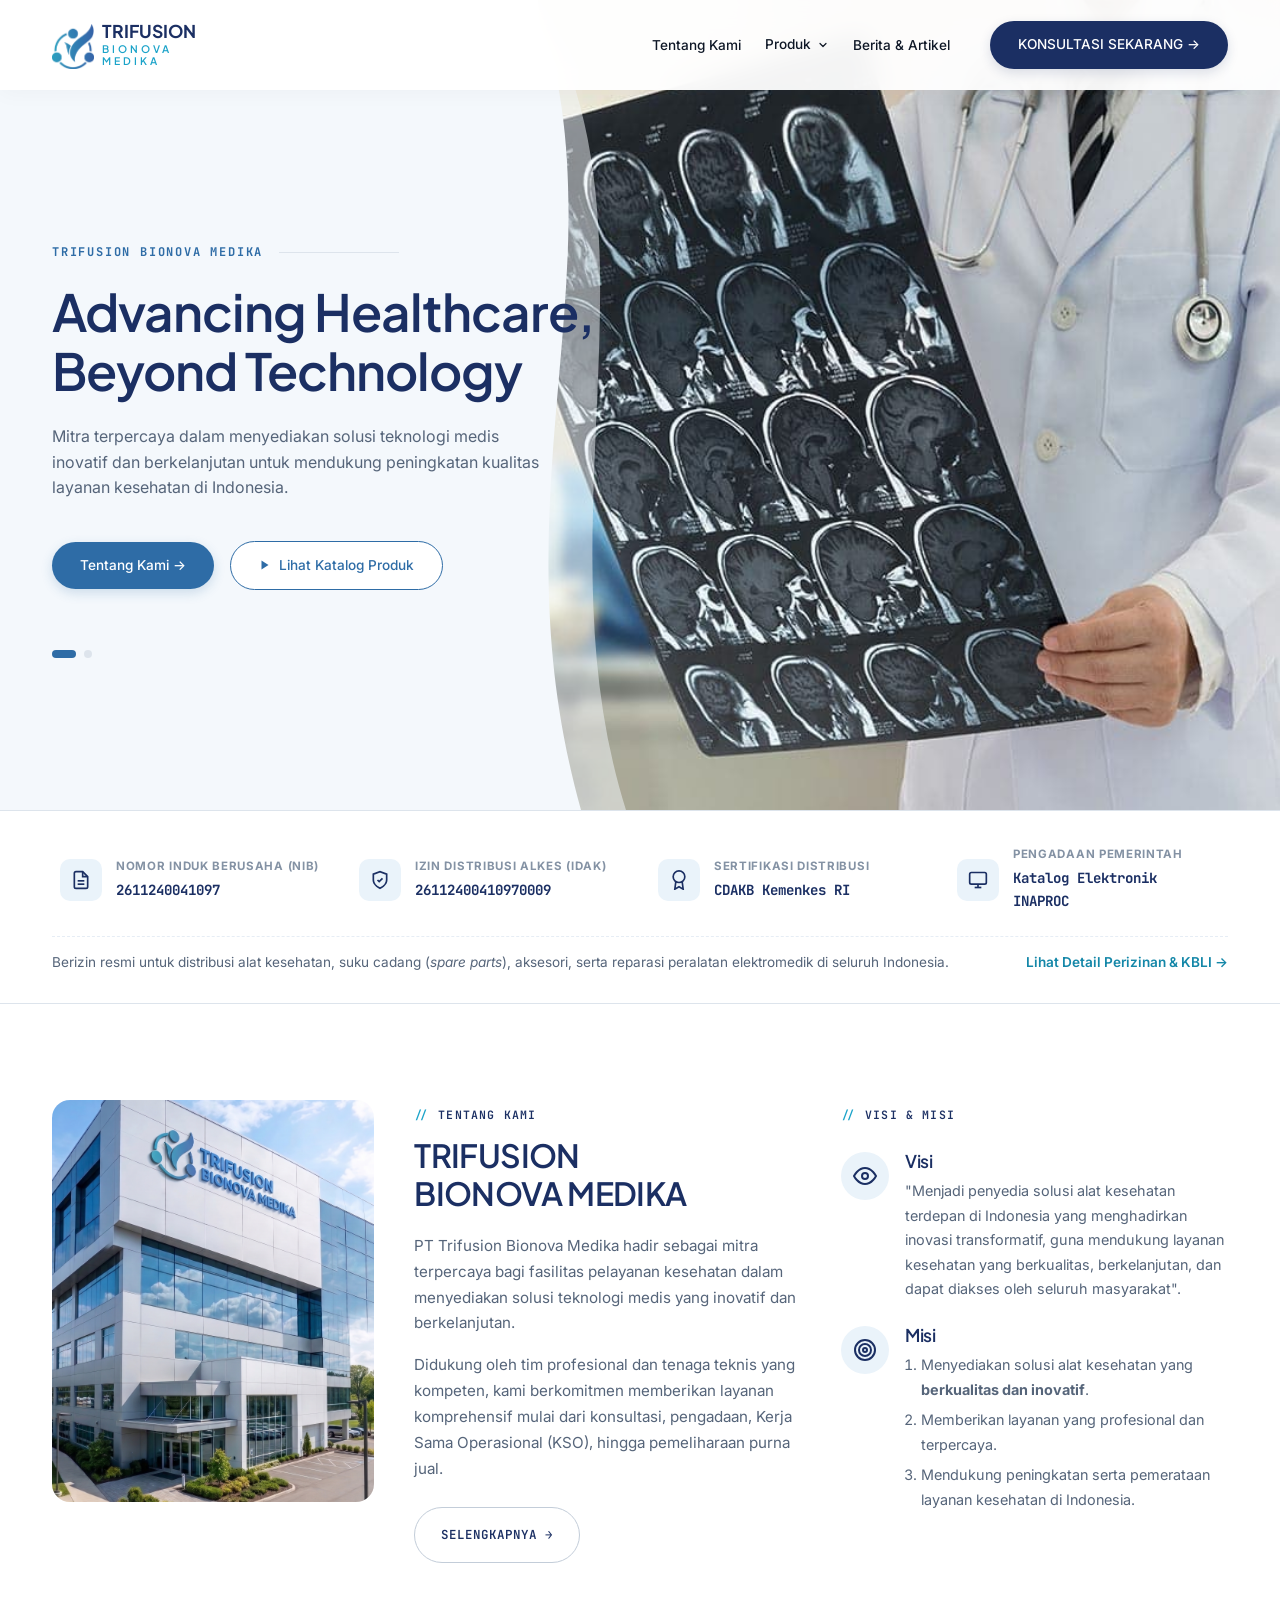
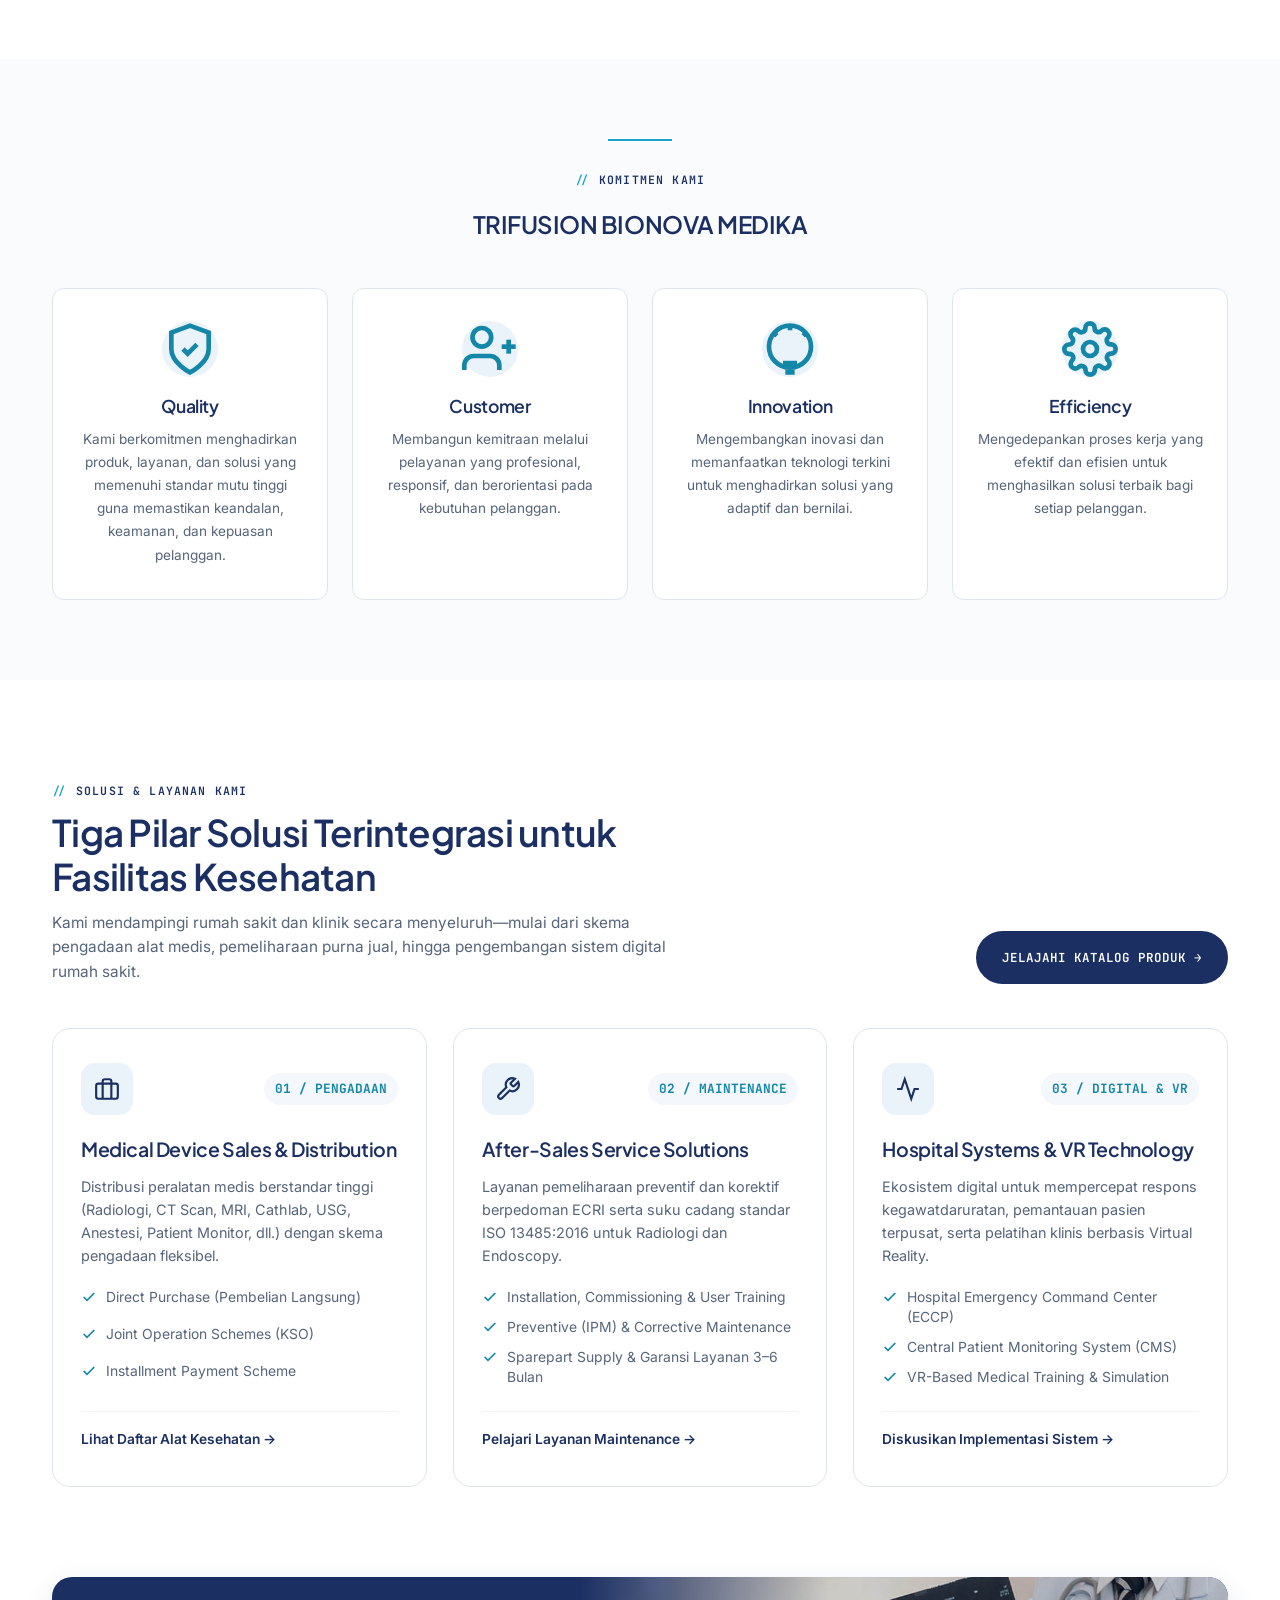
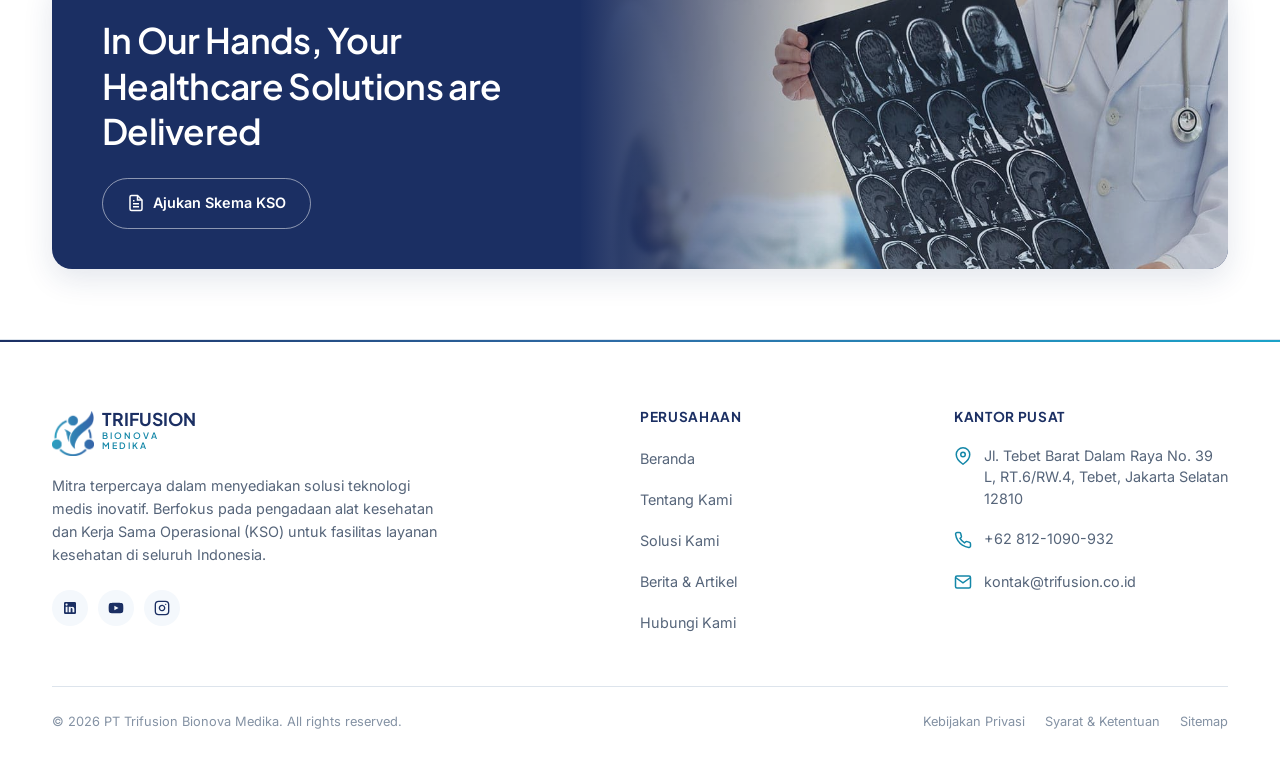
==== index.html @ d221202c "Update All New Page" ====
<!DOCTYPE html>
<html lang="id">
<head>
  <meta charset="UTF-8">
  <meta name="viewport" content="width=device-width, initial-scale=1.0">
  <title>Trifusion Bionova Medika — Advancing Healthcare, Beyond Technology</title>
  <meta name="description" content="Mitra terpercaya dalam menyediakan solusi teknologi medis inovatif, pengadaan alat kesehatan, Kerja Sama Operasional (KSO), dan layanan pemeliharaan di Indonesia.">
  <link rel="icon" type="image/png" href="assets/img/trifusion-icon.png">

  <!-- Fonts -->
  <link rel="preconnect" href="https://fonts.googleapis.com">
  <link rel="preconnect" href="https://fonts.gstatic.com" crossorigin>
  <link href="https://fonts.googleapis.com/css2?family=Inter:wght@400;500;600;700&family=Plus+Jakarta+Sans:wght@500;600;700&family=JetBrains+Mono:wght@400;500;600&display=swap" rel="stylesheet">

  <!-- Base Styles -->
  <link rel="stylesheet" href="css/style.css">
  <link rel="stylesheet" href="css/responsive.css">

  <!-- Custom Layout Overrides -->
  <style>
    /* HERO OVERRIDES (Desain Split Wave) */
    .hero-custom {
      position: relative;
      min-height: 90vh;
      display: flex;
      align-items: center;
      background: #f4f8fc;
      overflow: hidden;
      padding-top: 90px;
    }
    
    .hero-custom__image-side {
      position: absolute;
      top: 0;
      right: 0;
      width: 58%;
      height: 100%;
      z-index: 1;
    }
    .hero-custom__image-side img {
      width: 100%;
      height: 100%;
      object-fit: cover;
      object-position: right center;
    }
    
    .hero-custom__wave {
      position: absolute;
      top: 0;
      left: -2px;
      height: 100%;
      width: 180px; 
      z-index: 2;
    }
    
    .hero-custom__container {
      position: relative;
      z-index: 3;
      width: 100%;
    }
    .hero-custom__content {
      max-width: 550px;
    }
    .hero-custom__eyebrow {
      display: flex;
      align-items: center;
      gap: 16px;
      margin-bottom: 20px;
    }
    .hero-custom__eyebrow span:first-child {
      font-family: var(--font-mono);
      font-size: 0.75rem;
      font-weight: 700;
      letter-spacing: 0.15em;
      color: #2E6CA6;
    }
    .hero-custom__eyebrow .line {
      flex: 1;
      height: 1px;
      background: #DDE4EC;
      max-width: 120px;
    }
    .hero-custom h1 {
      font-family: var(--font-display);
      font-size: clamp(2.5rem, 4vw, 3.8rem);
      color: #1B2F63;
      line-height: 1.15;
      margin-bottom: 24px;
      letter-spacing: -0.02em;
    }
    .hero-custom p {
      font-family: var(--font-body);
      font-size: 1rem;
      color: #56657A;
      margin-bottom: 40px;
      line-height: 1.6;
    }
    
    .hero-custom__actions {
      display: flex;
      gap: 16px;
      align-items: center;
      margin-bottom: 60px;
      flex-wrap: wrap;
    }
    .btn-hero {
      display: inline-flex;
      align-items: center;
      gap: 8px;
      padding: 12px 28px;
      border-radius: 30px;
      font-weight: 500;
      font-size: 0.85rem;
      transition: all 0.3s;
      text-decoration: none;
    }
    .btn-hero--solid {
      background: #2E6CA6;
      color: #fff;
      box-shadow: 0 4px 12px rgba(46, 108, 166, 0.2);
    }
    .btn-hero--solid:hover {
      background: #1B2F63;
      transform: translateY(-2px);
      color: #fff;
    }
    .btn-hero--outline {
      background: #fff;
      color: #2E6CA6;
      border: 1px solid #2E6CA6;
    }
    .btn-hero--outline:hover {
      background: #f4f8fc;
    }
    .btn-hero--outline svg {
      width: 12px;
      height: 12px;
    }
    
    .hero-custom__dots {
      display: flex;
      gap: 8px;
    }
    .hero-custom__dots .dot {
      width: 8px;
      height: 8px;
      border-radius: 50%;
      background: #DDE4EC;
      transition: 0.3s;
      cursor: pointer;
    }
    .hero-custom__dots .dot.active {
      width: 24px;
      border-radius: 4px;
      background: #2E6CA6;
    }

    @media (max-width: 900px) {
      .hero-custom__image-side { width: 100%; opacity: 0.15; }
      .hero-custom__wave { display: none; }
      .hero-custom__content { padding: 40px 0; max-width: 100%; }
    }

    /* ===== LEGALITAS STRIP ===== */
    .legal-strip {
      background: #ffffff;
      border-top: 1px solid var(--color-border);
      border-bottom: 1px solid var(--color-border);
      padding: 28px 0;
    }
    .legal-strip__inner {
      display: grid;
      grid-template-columns: repeat(4, 1fr);
      gap: 20px;
      align-items: center;
    }
    .legal-item {
      display: flex;
      align-items: center;
      gap: 14px;
      padding: 6px 8px;
    }
    .legal-item__icon {
      width: 42px;
      height: 42px;
      border-radius: 10px;
      background: #eaf3fa;
      color: var(--color-primary);
      display: grid;
      place-items: center;
      flex-shrink: 0;
    }
    .legal-item__icon svg {
      width: 20px;
      height: 20px;
    }
    .legal-item__label {
      display: block;
      font-size: 0.72rem;
      font-weight: 700;
      text-transform: uppercase;
      letter-spacing: 0.06em;
      color: var(--color-text-light);
      margin-bottom: 2px;
    }
    .legal-item__value {
      display: block;
      font-family: var(--font-mono);
      font-size: 0.88rem;
      font-weight: 700;
      color: var(--color-primary);
    }
    .legal-strip__foot {
      margin-top: 16px;
      padding-top: 14px;
      border-top: 1px dashed #e6edf5;
      display: flex;
      justify-content: space-between;
      align-items: center;
      flex-wrap: wrap;
      gap: 12px;
      font-size: 0.85rem;
      color: var(--color-text);
    }
    .legal-strip__foot a {
      font-weight: 600;
      color: var(--color-accent-600);
      text-decoration: none;
    }
    .legal-strip__foot a:hover {
      color: var(--color-primary);
    }

    /* ===== About, Vision & Mission (3 Columns) ===== */
    .about-vismis {
      padding: 96px 0;
      background: #fff;
    }
    .about-vismis__grid {
      display: grid;
      grid-template-columns: 1fr 1.2fr 1.2fr;
      gap: 40px;
      align-items: start;
    }
    .av-media {
      border-radius: var(--radius-lg);
      overflow: hidden;
      aspect-ratio: 4/5;
    }
    .av-media img { width: 100%; height: 100%; object-fit: cover; }
    .av-text .eyebrow { margin-bottom: 12px; }
    .av-text h2 { color: var(--color-primary); font-size: 2rem; margin-bottom: 20px; line-height: 1.2; }
    .av-text p { font-size: 0.95rem; margin-bottom: 16px; color: var(--color-text); }
    
    .av-vismis .eyebrow { margin-bottom: 12px; }
    .vm-item { display: flex; gap: 16px; margin-bottom: 24px; margin-top: 16px; }
    .vm-icon { width: 48px; height: 48px; flex-shrink: 0; background: #eaf3fa; color: var(--color-primary); border-radius: 50%; display: grid; place-items: center; }
    .vm-icon svg { width: 24px; height: 24px; }
    .vm-content h3 { font-size: 1.1rem; color: var(--color-primary); margin-bottom: 8px; }
    .vm-content p, .vm-content ol { font-size: 0.9rem; color: var(--color-text); }
    .vm-content ol { padding-left: 16px; }
    .vm-content ol li { margin-bottom: 6px; }

    /* ===== Core Values (Komitmen Kami) ===== */
    .komitmen { padding: 80px 0; background: #f9fbfd; text-align: center; }
    .komitmen .section-head { margin: 0 auto 50px; text-align: center; }
    .komitmen .section-head::before { left: 50%; transform: translateX(-50%); }
    .komitmen h2 { color: var(--color-primary); }
    .komitmen__grid {
      display: grid;
      grid-template-columns: repeat(4, 1fr);
      gap: 24px;
    }
    .k-card {
      background: #fff;
      padding: 32px 24px;
      border-radius: var(--radius);
      border: 1px solid var(--color-border);
      text-align: center;
      transition: transform var(--transition), box-shadow var(--transition);
    }
    .k-card:hover { transform: translateY(-5px); box-shadow: var(--shadow); }
    .k-icon { width: 56px; height: 56px; margin: 0 auto 20px; background: #eaf3fa; color: var(--color-accent-600); border-radius: 50%; display: grid; place-items: center; }
    .k-card h3 { font-size: 1.1rem; color: var(--color-primary); margin-bottom: 12px; }
    .k-card p { font-size: 0.85rem; color: var(--color-text); }

    /* ===== 3 Pilar Layanan Utama (Pengganti Produk di Beranda) ===== */
    .pillars-sec {
      padding: 96px 0 70px;
      background: #ffffff;
    }
    .pillars-head {
      display: flex;
      justify-content: space-between;
      align-items: flex-end;
      gap: 24px;
      flex-wrap: wrap;
      margin-bottom: 44px;
    }
    .pillars-head__text {
      max-width: 640px;
    }
    .pillars-head__text .eyebrow {
      color: var(--color-primary);
      letter-spacing: 0.1em;
      background: none;
      margin-bottom: 10px;
    }
    .pillars-head__text h2 {
      font-size: clamp(1.85rem, 3vw, 2.3rem);
      color: var(--color-primary);
      line-height: 1.2;
      margin: 0 0 12px;
      letter-spacing: -0.02em;
    }
    .pillars-head__text p {
      font-size: 0.96rem;
      color: var(--color-text);
      line-height: 1.6;
      margin: 0;
    }
    .pillars-grid {
      display: grid;
      grid-template-columns: repeat(3, 1fr);
      gap: 26px;
    }
    .pillar-card {
      background: #ffffff;
      border: 1px solid var(--color-border);
      border-radius: 18px;
      padding: 34px 28px;
      display: flex;
      flex-direction: column;
      transition: transform 0.25s ease, box-shadow 0.25s ease, border-color 0.25s ease;
    }
    .pillar-card:hover {
      transform: translateY(-6px);
      border-color: var(--color-accent-600);
      box-shadow: 0 16px 32px rgba(27, 47, 99, 0.07);
    }
    .pillar-card__top {
      display: flex;
      justify-content: space-between;
      align-items: center;
      margin-bottom: 22px;
    }
    .pillar-card__icon {
      width: 52px;
      height: 52px;
      border-radius: 14px;
      background: #eaf3fa;
      color: var(--color-primary);
      display: grid;
      place-items: center;
    }
    .pillar-card__icon svg {
      width: 26px;
      height: 26px;
    }
    .pillar-card__num {
      font-family: var(--font-mono);
      font-size: 0.8rem;
      font-weight: 700;
      color: var(--color-accent-600);
      background: #f4f8fc;
      padding: 5px 11px;
      border-radius: 20px;
    }
    .pillar-card h3 {
      font-size: 1.22rem;
      color: var(--color-primary);
      margin: 0 0 12px;
      line-height: 1.3;
    }
    .pillar-card > p {
      font-size: 0.9rem;
      color: var(--color-text);
      line-height: 1.6;
      margin: 0 0 20px;
    }
    .pillar-list {
      list-style: none;
      padding: 0;
      margin: 0 0 24px;
      display: grid;
      gap: 10px;
      flex: 1;
    }
    .pillar-list li {
      display: flex;
      align-items: flex-start;
      gap: 9px;
      font-size: 0.87rem;
      color: var(--color-text);
      line-height: 1.45;
    }
    .pillar-list svg {
      width: 16px;
      height: 16px;
      color: var(--color-accent-600);
      flex-shrink: 0;
      margin-top: 2px;
    }
    .pillar-card__link {
      font-size: 0.86rem;
      font-weight: 600;
      color: var(--color-primary);
      text-decoration: none;
      display: inline-flex;
      align-items: center;
      gap: 6px;
      padding-top: 16px;
      border-top: 1px solid #f1f5f9;
      transition: color 0.2s;
    }
    .pillar-card__link:hover {
      color: var(--color-accent-600);
    }

    /* Responsive Adjustments */
    @media (max-width: 992px) {
      .legal-strip__inner { grid-template-columns: repeat(2, 1fr); }
      .pillars-grid { grid-template-columns: 1fr; }
    }
    @media (max-width: 900px) {
      .about-vismis__grid { grid-template-columns: 1fr; gap: 40px; }
      .komitmen__grid { grid-template-columns: repeat(2, 1fr); }
    }
    @media (max-width: 600px) {
      .legal-strip__inner, .komitmen__grid { grid-template-columns: 1fr; }
    }
  </style>
</head>
<body>

  <!-- ===== Header ===== -->
  <header class="header">
    <div class="container">
      <a class="logo" href="index.html" aria-label="Trifusion Bionova Medika — beranda">
        <span class="logo__mark"><img src="assets/img/trifusion-icon.png" alt="Logo Trifusion Bionova Medika"></span>
        <span class="logo__text">
          <span class="logo__name">TRIFUSION</span>
          <span class="logo__sub"><span>BIONOVA</span><span>MEDIKA</span></span>
        </span>
      </a>

      <nav class="nav" aria-label="Navigasi utama">
        <ul class="nav__list">
          <li><a class="nav__link" href="about.html">Tentang Kami</a></li>
          <li><a class="nav__link" href="products.html">Produk</a></li>
          <li><a class="nav__link" href="articles.html">Berita &amp; Artikel</a></li>
        </ul>
        <a class="btn btn--konsultasi" href="contact.html">Konsultasi Sekarang &rarr;</a>
      </nav>

      <button class="burger" aria-label="Buka menu" aria-expanded="false">
        <span></span><span></span><span></span>
      </button>
    </div>
  </header>
  <div class="nav-backdrop"></div>

  <main>
    <!-- ===== 1. Hero ===== -->
    <section class="hero-custom">
      <div class="hero-custom__image-side" id="heroImageSide">
        <div class="hero-custom__slider" id="heroSlider">
          <img src="assets/img/Radiologi.jpg" alt="Medical Technology" class="active">
          <img src="assets/img/MesinAnas.jpg" alt="Mesin Anasthesia">
        </div>
        
        <svg class="hero-custom__wave" viewBox="0 0 200 1080" preserveAspectRatio="none">
          <path d="M0,0 C150,300 0,700 100,1080 L0,1080 L0,0 Z" fill="rgba(244, 248, 252, 0.5)" />
          <path d="M0,0 C100,350 -50,650 50,1080 L0,1080 L0,0 Z" fill="#f4f8fc" />
        </svg>
      </div>

      <div class="container hero-custom__container">
        <div class="hero-custom__content" data-reveal="left">
          <div class="hero-custom__eyebrow">
            <span>TRIFUSION BIONOVA MEDIKA</span>
            <span class="line"></span>
          </div>
          <h1>Advancing Healthcare,<br>Beyond Technology</h1>
          <p>
            Mitra terpercaya dalam menyediakan solusi teknologi medis inovatif dan berkelanjutan untuk mendukung peningkatan kualitas layanan kesehatan di Indonesia.
          </p>
          <div class="hero-custom__actions">
            <a class="btn-hero btn-hero--solid" href="about.html">Tentang Kami &rarr;</a>
            <a class="btn-hero btn-hero--outline" href="products.html">
              <svg viewBox="0 0 24 24" fill="currentColor"><polygon points="5 3 19 12 5 21 5 3"></polygon></svg>
              Lihat Katalog Produk
            </a>
          </div>
          
          <div class="hero-custom__dots" id="heroDots">
            <span class="dot active" onclick="changeHeroSlide(0)"></span>
            <span class="dot" onclick="changeHeroSlide(1)"></span>
          </div>
        </div>
      </div>
    </section>

    <!-- ===== 2. Legalitas & Perizinan Resmi ===== -->
    <section class="legal-strip" aria-label="Perizinan dan Legalitas Resmi">
      <div class="container">
        <div class="legal-strip__inner" data-reveal>
          <div class="legal-item">
            <div class="legal-item__icon">
              <svg viewBox="0 0 24 24" fill="none" stroke="currentColor" stroke-width="2"><path d="M14 2H6a2 2 0 0 0-2 2v16a2 2 0 0 0 2 2h12a2 2 0 0 0 2-2V8z"/><polyline points="14 2 14 8 20 8"/><line x1="16" y1="13" x2="8" y2="13"/><line x1="16" y1="17" x2="8" y2="17"/></svg>
            </div>
            <div>
              <span class="legal-item__label">Nomor Induk Berusaha (NIB)</span>
              <span class="legal-item__value">2611240041097</span>
            </div>
          </div>

          <div class="legal-item">
            <div class="legal-item__icon">
              <svg viewBox="0 0 24 24" fill="none" stroke="currentColor" stroke-width="2"><path d="M12 22s8-4 8-10V5l-8-3-8 3v7c0 6 8 10 8 10z"/><polyline points="9 12 11 14 15 10"/></svg>
            </div>
            <div>
              <span class="legal-item__label">Izin Distribusi Alkes (IDAK)</span>
              <span class="legal-item__value">26112400410970009</span>
            </div>
          </div>

          <div class="legal-item">
            <div class="legal-item__icon">
              <svg viewBox="0 0 24 24" fill="none" stroke="currentColor" stroke-width="2"><circle cx="12" cy="8" r="7"/><polyline points="8.21 13.89 7 23 12 20 17 23 15.79 13.88"/></svg>
            </div>
            <div>
              <span class="legal-item__label">Sertifikasi Distribusi</span>
              <span class="legal-item__value">CDAKB Kemenkes RI</span>
            </div>
          </div>

          <div class="legal-item">
            <div class="legal-item__icon">
              <svg viewBox="0 0 24 24" fill="none" stroke="currentColor" stroke-width="2"><rect x="2" y="3" width="20" height="14" rx="2" ry="2"/><line x1="8" y1="21" x2="16" y2="21"/><line x1="12" y1="17" x2="12" y2="21"/></svg>
            </div>
            <div>
              <span class="legal-item__label">Pengadaan Pemerintah</span>
              <span class="legal-item__value">Katalog Elektronik INAPROC</span>
            </div>
          </div>
        </div>

        <div class="legal-strip__foot">
          <span>Berizin resmi untuk distribusi alat kesehatan, suku cadang (<em>spare parts</em>), aksesori, serta reparasi peralatan elektromedik di seluruh Indonesia.</span>
          <a href="about.html#legality">Lihat Detail Perizinan &amp; KBLI &rarr;</a>
        </div>
      </div>
    </section>

    <!-- ===== 3. Tentang Kami, Visi & Misi ===== -->
    <section class="about-vismis">
      <div class="container about-vismis__grid">
        <div class="av-media" data-reveal>
          <img src="assets/img/OLA.png" alt="Gedung Trifusion Bionova Medika">
        </div>
        
        <div class="av-text" data-reveal data-reveal-delay="1">
          <span class="eyebrow" style="color: var(--color-primary); letter-spacing: 0.1em; background: none;">TENTANG KAMI</span>
          <h2>TRIFUSION<br>BIONOVA MEDIKA</h2>
          <p>PT Trifusion Bionova Medika hadir sebagai mitra terpercaya bagi fasilitas pelayanan kesehatan dalam menyediakan solusi teknologi medis yang inovatif dan berkelanjutan.</p>
          <p>Didukung oleh tim profesional dan tenaga teknis yang kompeten, kami berkomitmen memberikan layanan komprehensif mulai dari konsultasi, pengadaan, Kerja Sama Operasional (KSO), hingga pemeliharaan purna jual.</p>
          <a class="btn btn--outline" style="border-radius: 30px; margin-top: 10px;" href="about.html">Selengkapnya &rarr;</a>
        </div>

        <div class="av-vismis" data-reveal data-reveal-delay="2">
          <span class="eyebrow" style="color: var(--color-primary); letter-spacing: 0.1em; background: none;">VISI &amp; MISI</span>
          
          <div class="vm-item">
            <div class="vm-icon">
              <svg viewBox="0 0 24 24" fill="none" stroke="currentColor" stroke-width="2" stroke-linecap="round" stroke-linejoin="round"><path d="M1 12s4-8 11-8 11 8 11 8-4 8-11 8-11-8-11-8z"/><circle cx="12" cy="12" r="3"/></svg>
            </div>
            <div class="vm-content">
              <h3>Visi</h3>
              <p>"Menjadi penyedia solusi alat kesehatan terdepan di Indonesia yang menghadirkan inovasi transformatif, guna mendukung layanan kesehatan yang berkualitas, berkelanjutan, dan dapat diakses oleh seluruh masyarakat".</p>
            </div>
          </div>

          <div class="vm-item">
            <div class="vm-icon">
              <svg viewBox="0 0 24 24" fill="none" stroke="currentColor" stroke-width="2" stroke-linecap="round" stroke-linejoin="round"><circle cx="12" cy="12" r="10"/><circle cx="12" cy="12" r="6"/><circle cx="12" cy="12" r="2"/></svg>
            </div>
            <div class="vm-content">
              <h3>Misi</h3>
              <ol>
                <li>Menyediakan solusi alat kesehatan yang <strong>berkualitas dan inovatif</strong>.</li>
                <li>Memberikan layanan yang profesional dan terpercaya.</li>
                <li>Mendukung peningkatan serta pemerataan layanan kesehatan di Indonesia.</li>
              </ol>
            </div>
          </div>
        </div>
      </div>
    </section>

    <!-- ===== 4. Komitmen Kami ===== -->
    <section id="komitmen" class="komitmen">
      <div class="container">
        <div class="section-head" data-reveal>
          <span class="eyebrow" style="color: var(--color-primary); letter-spacing: 0.1em;">KOMITMEN KAMI</span>
          <h2>TRIFUSION BIONOVA MEDIKA</h2>
        </div>
        
        <div class="komitmen__grid">
          <div class="k-card" data-reveal data-reveal-delay="1">
            <div class="k-icon">
              <svg viewBox="0 0 24 24" fill="none" stroke="currentColor" stroke-width="2"><path d="M12 22s8-4 8-10V5l-8-3-8 3v7c0 6 8 10 8 10z"/><polyline points="9 12 11 14 15 10"/></svg>
            </div>
            <h3>Quality</h3>
            <p>Kami berkomitmen menghadirkan produk, layanan, dan solusi yang memenuhi standar mutu tinggi guna memastikan keandalan, keamanan, dan kepuasan pelanggan.</p>
          </div>
          
          <div class="k-card" data-reveal data-reveal-delay="2">
            <div class="k-icon">
              <svg viewBox="0 0 24 24" fill="none" stroke="currentColor" stroke-width="2"><path d="M16 21v-2a4 4 0 0 0-4-4H5a4 4 0 0 0-4 4v2"/><circle cx="8.5" cy="7" r="4"/><line x1="20" y1="8" x2="20" y2="14"/><line x1="23" y1="11" x2="17" y2="11"/></svg>
            </div>
            <h3>Customer</h3>
            <p>Membangun kemitraan melalui pelayanan yang profesional, responsif, dan berorientasi pada kebutuhan pelanggan.</p>
          </div>

          <div class="k-card" data-reveal data-reveal-delay="3">
            <div class="k-icon">
              <svg viewBox="0 0 24 24" fill="none" stroke="currentColor" stroke-width="2"><path d="M9 18h6M10 22h4M21 11a9 9 0 1 1-18 0 9 9 0 0 1 18 0z"/><path d="M12 2v2M19.07 4.93l-1.41 1.41M4.93 4.93l1.41 1.41"/></svg>
            </div>
            <h3>Innovation</h3>
            <p>Mengembangkan inovasi dan memanfaatkan teknologi terkini untuk menghadirkan solusi yang adaptif dan bernilai.</p>
          </div>

          <div class="k-card" data-reveal data-reveal-delay="4">
            <div class="k-icon">
              <svg viewBox="0 0 24 24" fill="none" stroke="currentColor" stroke-width="2"><circle cx="12" cy="12" r="3"/><path d="M19.4 15a1.65 1.65 0 0 0 .33 1.82l.06.06a2 2 0 0 1 0 2.83 2 2 0 0 1-2.83 0l-.06-.06a1.65 1.65 0 0 0-1.82-.33 1.65 1.65 0 0 0-1 1.51V21a2 2 0 0 1-2 2 2 2 0 0 1-2-2v-.09A1.65 1.65 0 0 0 9 19.4a1.65 1.65 0 0 0-1.82.33l-.06.06a2 2 0 0 1-2.83 0 2 2 0 0 1 0-2.83l.06-.06a1.65 1.65 0 0 0 .33-1.82 1.65 1.65 0 0 0-1.51-1H3a2 2 0 0 1-2-2 2 2 0 0 1 2-2h.09A1.65 1.65 0 0 0 4.6 9a1.65 1.65 0 0 0-.33-1.82l-.06-.06a2 2 0 0 1 0-2.83 2 2 0 0 1 2.83 0l.06.06a1.65 1.65 0 0 0 1.82.33H9a1.65 1.65 0 0 0 1-1.51V3a2 2 0 0 1 2-2 2 2 0 0 1 2 2v.09a1.65 1.65 0 0 0 1 1.51 1.65 1.65 0 0 0 1.82-.33l.06-.06a2 2 0 0 1 2.83 0 2 2 0 0 1 0 2.83l-.06.06a1.65 1.65 0 0 0-.33 1.82V9a1.65 1.65 0 0 0 1.51 1H21a2 2 0 0 1 2 2 2 2 0 0 1-2 2h-.09a1.65 1.65 0 0 0-1.51 1z"/></svg>
            </div>
            <h3>Efficiency</h3>
            <p>Mengedepankan proses kerja yang efektif dan efisien untuk menghasilkan solusi terbaik bagi setiap pelanggan.</p>
          </div>
        </div>
      </div>
    </section>

    <!-- ===== 5. 3 Pilar Layanan Utama ===== -->
    <section class="pillars-sec" id="layanan">
      <div class="container">
        <div class="pillars-head" data-reveal>
          <div class="pillars-head__text">
            <span class="eyebrow">SOLUSI &amp; LAYANAN KAMI</span>
            <h2>Tiga Pilar Solusi Terintegrasi untuk Fasilitas Kesehatan</h2>
            <p>Kami mendampingi rumah sakit dan klinik secara menyeluruh—mulai dari skema pengadaan alat medis, pemeliharaan purna jual, hingga pengembangan sistem digital rumah sakit.</p>
          </div>
          <a class="btn btn--primary" style="border-radius: 30px;" href="products.html">Jelajahi Katalog Produk &rarr;</a>
        </div>

        <div class="pillars-grid">
          <!-- Pilar 01 -->
          <div class="pillar-card" data-reveal data-reveal-delay="1">
            <div class="pillar-card__top">
              <div class="pillar-card__icon">
                <svg viewBox="0 0 24 24" fill="none" stroke="currentColor" stroke-width="2"><rect x="2" y="7" width="20" height="14" rx="2" ry="2"/><path d="M16 21V5a2 2 0 0 0-2-2h-4a2 2 0 0 0-2 2v16"/></svg>
              </div>
              <span class="pillar-card__num">01 / PENGADAAN</span>
            </div>
            <h3>Medical Device Sales &amp; Distribution</h3>
            <p>Distribusi peralatan medis berstandar tinggi (Radiologi, CT Scan, MRI, Cathlab, USG, Anestesi, Patient Monitor, dll.) dengan skema pengadaan fleksibel.</p>
            <ul class="pillar-list">
              <li><svg viewBox="0 0 24 24" fill="none" stroke="currentColor" stroke-width="2.5"><polyline points="20 6 9 17 4 12"/></svg><span>Direct Purchase (Pembelian Langsung)</span></li>
              <li><svg viewBox="0 0 24 24" fill="none" stroke="currentColor" stroke-width="2.5"><polyline points="20 6 9 17 4 12"/></svg><span>Joint Operation Schemes (KSO)</span></li>
              <li><svg viewBox="0 0 24 24" fill="none" stroke="currentColor" stroke-width="2.5"><polyline points="20 6 9 17 4 12"/></svg><span>Installment Payment Scheme</span></li>
            </ul>
            <a class="pillar-card__link" href="products.html">Lihat Daftar Alat Kesehatan &rarr;</a>
          </div>

          <!-- Pilar 02 -->
          <div class="pillar-card" data-reveal data-reveal-delay="2">
            <div class="pillar-card__top">
              <div class="pillar-card__icon">
                <svg viewBox="0 0 24 24" fill="none" stroke="currentColor" stroke-width="2"><path d="M14.7 6.3a1 1 0 0 0 0 1.4l1.6 1.6a1 1 0 0 0 1.4 0l3.77-3.77a6 6 0 0 1-7.94 7.94l-6.91 6.91a2.12 2.12 0 0 1-3-3l6.91-6.91a6 6 0 0 1 7.94-7.94l-3.76 3.76z"/></svg>
              </div>
              <span class="pillar-card__num">02 / MAINTENANCE</span>
            </div>
            <h3>After-Sales Service Solutions</h3>
            <p>Layanan pemeliharaan preventif dan korektif berpedoman ECRI serta suku cadang standar ISO 13485:2016 untuk Radiologi dan Endoscopy.</p>
            <ul class="pillar-list">
              <li><svg viewBox="0 0 24 24" fill="none" stroke="currentColor" stroke-width="2.5"><polyline points="20 6 9 17 4 12"/></svg><span>Installation, Commissioning &amp; User Training</span></li>
              <li><svg viewBox="0 0 24 24" fill="none" stroke="currentColor" stroke-width="2.5"><polyline points="20 6 9 17 4 12"/></svg><span>Preventive (IPM) &amp; Corrective Maintenance</span></li>
              <li><svg viewBox="0 0 24 24" fill="none" stroke="currentColor" stroke-width="2.5"><polyline points="20 6 9 17 4 12"/></svg><span>Sparepart Supply &amp; Garansi Layanan 3–6 Bulan</span></li>
            </ul>
            <a class="pillar-card__link" href="about.html#solutions">Pelajari Layanan Maintenance &rarr;</a>
          </div>

          <!-- Pilar 03 -->
          <div class="pillar-card" data-reveal data-reveal-delay="3">
            <div class="pillar-card__top">
              <div class="pillar-card__icon">
                <svg viewBox="0 0 24 24" fill="none" stroke="currentColor" stroke-width="2"><polyline points="22 12 18 12 15 21 9 3 6 12 2 12"/></svg>
              </div>
              <span class="pillar-card__num">03 / DIGITAL &amp; VR</span>
            </div>
            <h3>Hospital Systems &amp; VR Technology</h3>
            <p>Ekosistem digital untuk mempercepat respons kegawatdaruratan, pemantauan pasien terpusat, serta pelatihan klinis berbasis Virtual Reality.</p>
            <ul class="pillar-list">
              <li><svg viewBox="0 0 24 24" fill="none" stroke="currentColor" stroke-width="2.5"><polyline points="20 6 9 17 4 12"/></svg><span>Hospital Emergency Command Center (ECCP)</span></li>
              <li><svg viewBox="0 0 24 24" fill="none" stroke="currentColor" stroke-width="2.5"><polyline points="20 6 9 17 4 12"/></svg><span>Central Patient Monitoring System (CMS)</span></li>
              <li><svg viewBox="0 0 24 24" fill="none" stroke="currentColor" stroke-width="2.5"><polyline points="20 6 9 17 4 12"/></svg><span>VR-Based Medical Training &amp; Simulation</span></li>
            </ul>
            <a class="pillar-card__link" href="contact.html">Diskusikan Implementasi Sistem &rarr;</a>
          </div>
        </div>
      </div>
    </section>

    <!-- ===== 6. KSO Banner CTA Section ===== -->
    <section class="container" style="margin-top: 20px; margin-bottom: 70px;">
      <div class="kso-banner">
        <div class="kso-banner__content">
          <h2>In Our Hands, Your<br>Healthcare Solutions are<br>Delivered</h2>
          <a href="contact.html?topik=kso" class="btn-kso-outline">
            <svg viewBox="0 0 24 24" width="18" height="18" fill="none" stroke="currentColor" stroke-width="2"><path d="M14 2H6a2 2 0 0 0-2 2v16a2 2 0 0 0 2 2h12a2 2 0 0 0 2-2V8z"></path><polyline points="14 2 14 8 20 8"></polyline><line x1="16" y1="13" x2="8" y2="13"></line><line x1="16" y1="17" x2="8" y2="17"></line><polyline points="10 9 9 9 8 9"></polyline></svg>
            Ajukan Skema KSO
          </a>
        </div>
        <div class="kso-banner__image">
          <img src="assets/img/Radiologi.jpg" alt="Healthcare Solutions Partnership">
        </div>
      </div>
    </section>
  </main>

  <!-- ===== Footer ===== -->
  <footer class="footer" style="padding: 70px 0 30px; background: #ffffff; border-top: 1px solid var(--color-border); position: relative; z-index: 10;">
    <div class="container">
      
      <!-- Grid Utama Footer -->
      <div style="display: grid; grid-template-columns: repeat(auto-fit, minmax(220px, 1fr)); gap: 40px; margin-bottom: 50px;">
        
        <!-- Kolom 1: Logo & Deskripsi -->
        <div style="grid-column: 1 / -1; max-width: 400px;">
          <a class="logo" href="index.html" style="margin-bottom: 20px; display: inline-flex;">
            <span class="logo__mark"><img src="assets/img/trifusion-icon.png" alt="Trifusion Bionova Medika logo"></span>
            <span class="logo__text" style="justify-content: center; display: flex; flex-direction: column;">
              <span class="logo__name" style="color: var(--color-primary); font-size: 1.1rem; font-weight: 700; line-height: 1.1;">TRIFUSION</span>
              <span class="logo__sub" style="color: var(--color-accent-600); font-size: 0.55rem; font-weight: 600; letter-spacing: 2px;">BIONOVA<br>MEDIKA</span>
            </span>
          </a>
          <p style="font-size: 0.9rem; line-height: 1.6; color: var(--color-text); margin-bottom: 24px;">
            Mitra terpercaya dalam menyediakan solusi teknologi medis inovatif. Berfokus pada pengadaan alat kesehatan dan Kerja Sama Operasional (KSO) untuk fasilitas layanan kesehatan di seluruh Indonesia.
          </p>
          <div style="display: flex; gap: 10px;">
            <a href="#" aria-label="LinkedIn" style="width: 36px; height: 36px; border-radius: 50%; background: #f4f8fc; display: flex; align-items: center; justify-content: center; color: var(--color-primary); transition: 0.3s;"><svg viewBox="0 0 24 24" fill="currentColor" style="width: 16px;"><path d="M19 3a2 2 0 0 1 2 2v14a2 2 0 0 1-2 2H5a2 2 0 0 1-2-2V5a2 2 0 0 1 2-2h14m-.5 15.5v-5.3a3.26 3.26 0 0 0-3.26-3.26c-.85 0-1.84.52-2.32 1.3v-1.11h-2.79v8.37h2.79v-4.93c0-.77.62-1.4 1.39-1.4a1.4 1.4 0 0 1 1.4 1.4v4.93h2.79M6.88 8.56a1.68 1.68 0 0 0 1.68-1.68c0-.93-.75-1.69-1.68-1.69a1.69 1.69 0 0 0-1.69 1.69c0 .93.76 1.68 1.69 1.68m1.39 9.94v-8.37H5.5v8.37h2.77z"/></svg></a>
            <a href="#" aria-label="YouTube" style="width: 36px; height: 36px; border-radius: 50%; background: #f4f8fc; display: flex; align-items: center; justify-content: center; color: var(--color-primary); transition: 0.3s;"><svg viewBox="0 0 24 24" fill="currentColor" style="width: 16px;"><path d="M22.54 6.42a2.78 2.78 0 0 0-1.94-1.94C18.88 4 12 4 12 4s-6.88 0-8.6.48a2.78 2.78 0 0 0-1.94 1.94C1 8.14 1 12 1 12s0 3.86.48 5.58a2.78 2.78 0 0 0 1.94 1.94C5.12 20 12 20 12 20s6.88 0 8.6-.48a2.78 2.78 0 0 0 1.94-1.94C23 15.86 23 12 23 12s0-3.86-.46-5.58zM9.54 15.54V8.46L15.82 12l-6.28 3.54z"/></svg></a>
            <a href="#" aria-label="Instagram" style="width: 36px; height: 36px; border-radius: 50%; background: #f4f8fc; display: flex; align-items: center; justify-content: center; color: var(--color-primary); transition: 0.3s;"><svg viewBox="0 0 24 24" fill="none" stroke="currentColor" stroke-width="2" stroke-linecap="round" stroke-linejoin="round" style="width: 16px;"><rect x="2" y="2" width="20" height="20" rx="5" ry="5"/><path d="M16 11.37A4 4 0 1 1 12.63 8 4 4 0 0 1 16 11.37z"/><line x1="17.5" y1="6.5" x2="17.51" y2="6.5"/></svg></a>
          </div>
        </div>

        <!-- Kolom 2: Perusahaan -->
        <div>
          <h4 style="font-size: 0.85rem; font-family: var(--font-display); font-weight: 700; color: var(--color-primary); letter-spacing: 0.05em; text-transform: uppercase; margin-bottom: 20px;">Perusahaan</h4>
          <ul style="display: grid; gap: 14px; padding: 0; margin: 0; list-style: none;">
            <li><a href="index.html" style="font-size: 0.9rem; color: var(--color-text); text-decoration: none; transition: color 0.2s;">Beranda</a></li>
            <li><a href="about.html" style="font-size: 0.9rem; color: var(--color-text); text-decoration: none; transition: color 0.2s;">Tentang Kami</a></li>
            <li><a href="products.html" style="font-size: 0.9rem; color: var(--color-text); text-decoration: none; transition: color 0.2s;">Solusi Kami</a></li>
            <li><a href="articles.html" style="font-size: 0.9rem; color: var(--color-text); text-decoration: none; transition: color 0.2s;">Berita &amp; Artikel</a></li>
            <li><a href="contact.html" style="font-size: 0.9rem; color: var(--color-text); text-decoration: none; transition: color 0.2s;">Hubungi Kami</a></li>
          </ul>
        </div>

        <!-- Kolom 3: Kontak Info -->
        <div>
          <h4 style="font-size: 0.85rem; font-family: var(--font-display); font-weight: 700; color: var(--color-primary); letter-spacing: 0.05em; text-transform: uppercase; margin-bottom: 20px;">Kantor Pusat</h4>
          <ul style="display: grid; gap: 18px; padding: 0; margin: 0; list-style: none;">
            <li style="display: flex; gap: 12px; align-items: flex-start;">
              <svg viewBox="0 0 24 24" fill="none" stroke="var(--color-accent-600)" stroke-width="2" style="width: 18px; margin-top: 2px; flex-shrink: 0;"><path d="M21 10c0 7-9 13-9 13s-9-6-9-13a9 9 0 0 1 18 0z"/><circle cx="12" cy="10" r="3"/></svg>
              <span style="font-size: 0.9rem; color: var(--color-text); line-height: 1.5;">Jl. Tebet Barat Dalam Raya No. 39 L, RT.6/RW.4, Tebet, Jakarta Selatan 12810</span>
            </li>
            <li style="display: flex; gap: 12px; align-items: center;">
              <svg viewBox="0 0 24 24" fill="none" stroke="var(--color-accent-600)" stroke-width="2" style="width: 18px; flex-shrink: 0;"><path d="M22 16.92v3a2 2 0 0 1-2.18 2 19.79 19.79 0 0 1-8.63-3.07 19.5 19.5 0 0 1-6-6 19.79 19.79 0 0 1-3.07-8.67A2 2 0 0 1 4.11 2h3a2 2 0 0 1 2 1.72 12.84 12.84 0 0 0 .7 2.81 2 2 0 0 1-.45 2.11L8.09 9.91a16 16 0 0 0 6 6l1.27-1.27a2 2 0 0 1 2.11-.45 12.84 12.84 0 0 0 2.81.7A2 2 0 0 1 22 16.92z"/></svg>
              <span style="font-size: 0.9rem; color: var(--color-text);">+62 812-1090-932</span>
            </li>
            <li style="display: flex; gap: 12px; align-items: center;">
              <svg viewBox="0 0 24 24" fill="none" stroke="var(--color-accent-600)" stroke-width="2" style="width: 18px; flex-shrink: 0;"><path d="M4 4h16a2 2 0 0 1 2 2v12a2 2 0 0 1-2 2H4a2 2 0 0 1-2-2V6a2 2 0 0 1 2-2z"/><polyline points="22,6 12,13 2,6"/></svg>
              <a href="mailto:kontak@trifusion.co.id" style="font-size: 0.9rem; color: var(--color-text); text-decoration: none;">kontak@trifusion.co.id</a>
            </li>
          </ul>
        </div>
        
      </div>

      <!-- Copyright Bar -->
      <div style="border-top: 1px solid var(--color-border); padding-top: 24px; display: flex; justify-content: space-between; align-items: center; flex-wrap: wrap; gap: 16px;">
        <span style="font-size: 0.8rem; color: var(--color-text-light);">&copy; 2026 PT Trifusion Bionova Medika. All rights reserved.</span>
        <span style="display: flex; gap: 20px; font-size: 0.8rem;">
          <a href="#" style="color: var(--color-text-light); text-decoration: none;">Kebijakan Privasi</a>
          <a href="#" style="color: var(--color-text-light); text-decoration: none;">Syarat &amp; Ketentuan</a>
          <a href="#" style="color: var(--color-text-light); text-decoration: none;">Sitemap</a>
        </span>
      </div>
      
    </div>
    
    <style>
      .footer a:hover { color: var(--color-primary) !important; }
      .footer .logo:hover .logo__name { color: var(--color-primary) !important; }
      .footer .footer__social a:hover { background: var(--color-primary) !important; color: #fff !important; }
      
      @media (min-width: 900px) {
        .footer > .container > div:first-child {
          grid-template-columns: 2fr 1fr 1fr !important;
        }
        .footer > .container > div:first-child > div:first-child {
          grid-column: 1 !important;
        }
      }
    </style>
  </footer>

  <!-- Scripts: products.js tetap dimuat sebelum main.js agar Mega Menu dropdown "Produk" di navbar tetap aktif -->
  <script src="js/products.js"></script>
  <script src="js/main.js"></script>
  
  <!-- Hero Slider -->
  <script>
    let currentSlide = 0;
    const slides = document.querySelectorAll('#heroSlider img');
    const dots = document.querySelectorAll('#heroDots .dot');
    
    function changeHeroSlide(index) {
      if (index >= slides.length) return;
      slides.forEach(slide => slide.classList.remove('active'));
      dots.forEach(dot => dot.classList.remove('active'));
      slides[index].classList.add('active');
      dots[index].classList.add('active');
      currentSlide = index;
    }
    
    setInterval(() => {
      let nextSlide = (currentSlide + 1) % slides.length;
      changeHeroSlide(nextSlide);
    }, 5000);
  </script>
</body>
</html>
---- css/style.css ----
/* =============================================================
   Trifusion Bionova Medika — Global Stylesheet
   Theme: "Clinical Precision" · editorial / blueprint · light
   ============================================================= */

/* ---------- 1. Design Tokens ---------- */
:root {
  /* Brand colors (from logo) */
  --color-primary: #1B2F63;       /* Deep Indigo */
  --color-primary-700: #214080;
  --color-primary-600: #2E6CA6;
  --color-accent: #1BA3C9;        /* Cyan */
  --color-accent-600: #1487A8;
  --color-accent-soft: #E4F4F9;
  --color-mint: #6FD8EE;          /* Light cyan highlight */

  /* Neutrals */
  --color-bg: #FFFFFF;
  --color-bg-soft: #F4F6FA;
  --color-bg-muted: #EAEEF4;
  --color-border: #DDE4EC;
  --color-border-strong: #C3CDD9;
  --color-ink: #0E1726;           /* near-black ink */

  /* Text */
  --color-heading: #0E1726;
  --color-text: #56657A;
  --color-text-light: #8492A4;
  --color-white: #FFFFFF;

  /* Accent extras */
  --color-success: #1FB57A;

  /* Gradients */
  --gradient-brand: linear-gradient(120deg, #1B2F63 0%, #2E6CA6 48%, #1BA3C9 100%);
  --gradient-accent: linear-gradient(120deg, #1BA3C9 0%, #1487A8 100%);

  /* Blueprint grid */
  --grid-line: rgba(27, 47, 99, 0.05);
  --grid-line-strong: rgba(27, 47, 99, 0.08);

  /* Typography */
  --font-display: 'Plus Jakarta Sans', 'Inter', system-ui, sans-serif;
  --font-heading: 'Plus Jakarta Sans', 'Inter', system-ui, sans-serif;
  --font-body: 'Inter', system-ui, sans-serif;
  --font-mono: 'JetBrains Mono', ui-monospace, 'SFMono-Regular', Menlo, monospace;

  /* Radius — softened / rounded */
  --radius-sm: 8px;
  --radius: 12px;
  --radius-lg: 18px;
  --radius-pill: 999px;

  /* Shadows — restrained */
  --shadow-sm: 0 1px 2px rgba(14, 23, 38, 0.05);
  --shadow: 0 8px 24px rgba(14, 23, 38, 0.07);
  --shadow-lg: 0 20px 50px rgba(14, 23, 38, 0.10);

  /* Layout */
  --container: 1240px;
  --header-h: 90px; /* Diperbarui untuk desain header baru */

  /* Motion */
  --ease: cubic-bezier(0.22, 1, 0.36, 1);
  --transition: 0.35s var(--ease);
}

/* ---------- 2. Reset & Base ---------- */
*, *::before, *::after { box-sizing: border-box; }
* { margin: 0; padding: 0; }

html {
  scroll-behavior: smooth;
  scroll-padding-top: var(--header-h);
  -webkit-text-size-adjust: 100%;
}

body {
  font-family: var(--font-body);
  color: var(--color-text);
  background: var(--color-bg);
  line-height: 1.7;
  font-size: 16px;
  overflow-x: hidden;
  -webkit-font-smoothing: antialiased;
}

h1, h2, h3, h4, h5 {
  font-family: var(--font-display);
  color: var(--color-heading);
  line-height: 1.1;
  font-weight: 600;
  letter-spacing: -0.02em;
}

a { color: inherit; text-decoration: none; }
img { max-width: 100%; display: block; }
ul { list-style: none; }
button { font-family: inherit; cursor: pointer; border: none; background: none; }

/* ---------- 3. Layout Helpers ---------- */
.container {
  width: 100%;
  max-width: var(--container);
  margin: 0 auto;
  padding: 0 32px;
}

.section { padding: 110px 0; position: relative; }
.section--soft { background: var(--color-bg-soft); }

/* Asymmetric, left-aligned section header */
.section-head {
  max-width: 720px;
  margin: 0 0 64px;
  text-align: left;
  position: relative;
  padding-top: 26px;
}
.section-head::before {
  content: "";
  position: absolute;
  top: 0; left: 0;
  width: 64px; height: 2px;
  background: var(--color-accent);
}

/* Eyebrow — mono spec label */
.eyebrow {
  display: inline-flex;
  align-items: center;
  gap: 10px;
  font-family: var(--font-mono);
  font-size: 0.72rem;
  font-weight: 600;
  letter-spacing: 0.22em;
  text-transform: uppercase;
  color: var(--color-accent-600);
  background: none;
  padding: 0;
  margin-bottom: 22px;
}
.eyebrow::before {
  content: "//";
  color: var(--color-accent);
  letter-spacing: 0;
}

.section-title {
  font-size: clamp(2rem, 4vw, 3rem);
  margin-bottom: 20px;
  letter-spacing: -0.03em;
}

.section-subtitle { font-size: 1.06rem; color: var(--color-text); max-width: 560px; }

.text-gradient {
  background: var(--gradient-accent);
  -webkit-background-clip: text;
  background-clip: text;
  -webkit-text-fill-color: transparent;
}

/* Blueprint grid surface */
.bp-grid {
  background-color: var(--color-bg-soft);
  background-image:
    linear-gradient(var(--grid-line) 1px, transparent 1px),
    linear-gradient(90deg, var(--grid-line) 1px, transparent 1px);
  background-size: 44px 44px;
}

/* ---------- 4. Buttons — rectangular, mono ---------- */
.btn {
  display: inline-flex;
  align-items: center;
  gap: 10px;
  font-family: var(--font-mono);
  font-weight: 600;
  font-size: 0.78rem;
  letter-spacing: 0.08em;
  text-transform: uppercase;
  padding: 16px 26px;
  border-radius: var(--radius-sm);
  transition: background var(--transition), color var(--transition), border-color var(--transition), transform var(--transition);
  white-space: nowrap;
  position: relative;
}
.btn svg { width: 16px; height: 16px; transition: transform var(--transition); }
.btn:hover svg { transform: translateX(4px); }

.btn--primary {
  background: var(--color-primary);
  color: var(--color-white);
}
.btn--primary:hover { background: var(--color-accent-600); }

.btn--dark {
  background: var(--color-ink);
  color: var(--color-white);
}
.btn--dark:hover { background: var(--color-primary); }

/* Ghost defaults to a light-surface outline */
.btn--ghost {
  background: transparent;
  color: var(--color-primary);
  border: 1px solid var(--color-border-strong);
}
.btn--ghost:hover { border-color: var(--color-primary); background: var(--color-primary); color: #fff; }

.btn--outline {
  background: transparent;
  color: var(--color-primary);
  border: 1px solid var(--color-border-strong);
}
.btn--outline:hover { border-color: var(--color-accent); color: var(--color-accent-600); }

/* ---------- 5. Header / Navbar (Sesuai Desain Baru) ---------- */
.header {
  position: fixed;
  top: 0; left: 0; right: 0;
  height: var(--header-h); /* 90px */
  z-index: 1000;
  display: flex;
  align-items: center;
  background: rgba(255, 255, 255, 0.95);
  backdrop-filter: blur(12px);
  -webkit-backdrop-filter: blur(12px);
  border-bottom: none;
  box-shadow: 0 4px 20px rgba(0, 0, 0, 0.03);
  transition: height var(--transition), box-shadow var(--transition);
}
.header.scrolled { height: 75px; box-shadow: var(--shadow-sm); }

.header .container { height: 100%; display: flex; align-items: center; justify-content: space-between; }

/* Logo */
.logo { display: inline-flex; align-items: center; gap: 8px; font-family: var(--font-display); }
.logo__mark { width: 42px; height: 42px; display: grid; place-items: center; flex-shrink: 0; }
.logo__mark img { width: 100%; height: 100%; object-fit: contain; }
.logo__text { display: flex; flex-direction: column; line-height: 1.1; }
.logo__name { color: #1B2F63; font-size: 1.1rem; font-weight: 700; letter-spacing: 0px; }
.logo__sub { color: #1BA3C9; font-size: 0.65rem; font-weight: 600; letter-spacing: 3px; display: flex; flex-direction: column; margin-top: 2px; margin-bottom:2px;}

.footer .logo__name { color: #fff; }
.footer .logo__sub { color: #1BA3C9; font-size: 0.55rem; font-weight: 600; letter-spacing: 2px; display: flex; flex-direction: column; line-height: 1.2;}

/* Nav */
.nav { display: flex; align-items: center; gap: 40px; position: relative; }
.nav__list { display: flex; align-items: center; gap: 24px; }
.nav__link {
  color: #0E1726;
  font-size: 0.85rem;
  font-weight: 500;
  text-align: left;
  line-height: 1.4;
  padding: 8px 0;
  position: relative;
  transition: color var(--transition);
}

/* Hapus garis bawah bawaan style lama */
.nav__link::before { display: none !important; }

/* Menu Aktif (Beranda) */
.nav__link:hover, .nav__link.active { color: #1BA3C9; }
.nav__link.active {
  border-bottom: 2px solid #1BA3C9;
  display: inline-flex;
  align-items: center;
  height: 100%;
  padding-bottom: 6px;
}

/* Ikon Dropdown */
.nav-item-dropdown { display: inline-flex; align-items: center; gap: 8px; }
.nav-item-dropdown svg { width: 14px; height: 14px; color: #56657A; }

/* Tombol Konsultasi Sekarang */
.btn--konsultasi {
  background: #1B2F63;
  border-radius: 30px;
  padding: 12px 28px;
  color: #fff;
  font-family: var(--font-body);
  font-size: 0.85rem;
  font-weight: 500;
  letter-spacing: 0;
  box-shadow: 0 4px 12px rgba(27, 47, 99, 0.15);
  transition: background 0.3s, transform 0.3s;
}
.btn--konsultasi:hover {
  background: #14244F;
  transform: translateY(-2px);
  color: #fff;
}

/* ---------- 5b. Products Mega Menu ---------- */
.nav__item--mega { position: relative; }
.nav__item--mega > .nav__link { display: inline-flex; align-items: center; gap: 6px; }
.nav__caret { width: 12px; height: 12px; transition: transform var(--transition); }
.nav__item--mega.open .nav__caret { transform: rotate(180deg); }

.mega {
  position: absolute;
  top: calc(100% + 18px);
  left: 50%;
  transform: translateX(-50%) translateY(8px);
  width: min(720px, 90vw);
  background: var(--color-bg);
  border: 1px solid var(--color-border);
  border-radius: var(--radius-lg);
  box-shadow: var(--shadow-lg);
  display: grid;
  grid-template-columns: 0.85fr 1.15fr;
  opacity: 0;
  visibility: hidden;
  pointer-events: none;
  transition: opacity var(--transition), transform var(--transition), visibility var(--transition);
  z-index: 1090;
  overflow: hidden;
}
.mega::before {
  content: "";
  position: absolute;
  top: -18px; left: 0; right: 0;
  height: 18px;
}
.nav__item--mega.open .mega {
  opacity: 1;
  visibility: visible;
  pointer-events: auto;
  transform: translateX(-50%) translateY(0);
}

.mega__cats {
  background: var(--color-bg-soft);
  border-right: 1px solid var(--color-border);
  padding: 14px;
  display: flex;
  flex-direction: column;
  gap: 2px;
}
.mega__cat {
  display: flex;
  align-items: center;
  justify-content: space-between;
  gap: 12px;
  width: 100%;
  text-align: left;
  padding: 14px 16px;
  border-radius: var(--radius-sm);
  font-family: var(--font-mono);
  font-size: 0.78rem;
  font-weight: 500;
  letter-spacing: 0.04em;
  color: var(--color-heading);
  cursor: pointer;
  transition: background 0.4s var(--ease), color 0.4s var(--ease);
}
.mega__cat .mega__cat-count {
  font-size: 0.68rem;
  color: var(--color-text-light);
  transition: color var(--transition), transform var(--transition);
}
.mega__cat:hover,
.mega__cat.active {
  background: var(--color-primary);
  color: #fff;
}
.mega__cat:hover .mega__cat-count,
.mega__cat.active .mega__cat-count { color: var(--color-mint); transform: translateX(3px); }

.mega__panel { padding: 22px 22px 18px; position: relative; }
.mega__panel-head {
  font-family: var(--font-mono);
  font-size: 0.66rem;
  letter-spacing: 0.16em;
  text-transform: uppercase;
  color: var(--color-text-light);
  margin-bottom: 14px;
  display: flex;
  align-items: center;
  gap: 8px;
  transition: opacity 0.3s var(--ease);
}
.mega__panel-head::before { content: "//"; color: var(--color-accent); }

.mega__products {
  display: grid;
  grid-template-columns: 1fr 1fr;
  gap: 2px;
  transition: opacity 0.32s var(--ease), transform 0.32s var(--ease);
}
.mega__panel.swapping .mega__products { opacity: 0; transform: translateY(10px); }
.mega__panel.swapping .mega__panel-head { opacity: 0; }
.mega__product {
  display: flex;
  align-items: center;
  gap: 12px;
  padding: 11px 12px;
  border-radius: var(--radius-sm);
  transition: background var(--transition);
  opacity: 0;
  transform: translateY(8px);
  animation: megaItemIn 0.4s var(--ease) forwards;
}
@keyframes megaItemIn {
  to { opacity: 1; transform: translateY(0); }
}
.mega__product:hover { background: var(--color-bg-soft); }
.mega__product-thumb {
  width: 42px; height: 42px;
  border-radius: var(--radius-sm);
  object-fit: cover;
  background: var(--color-bg-muted);
  border: 1px solid var(--color-border);
  flex-shrink: 0;
}
.mega__product-info { min-width: 0; }
.mega__product-name {
  font-family: var(--font-display);
  font-weight: 600;
  font-size: 0.86rem;
  color: var(--color-heading);
  white-space: nowrap;
  overflow: hidden;
  text-overflow: ellipsis;
  letter-spacing: -0.01em;
}
.mega__product-cat {
  font-family: var(--font-mono);
  font-size: 0.64rem;
  letter-spacing: 0.06em;
  text-transform: uppercase;
  color: var(--color-text-light);
}
.mega__product:hover .mega__product-name { color: var(--color-accent-600); }

.mega__footer {
  grid-column: 1 / -1;
  border-top: 1px solid var(--color-border);
  margin-top: 14px;
  padding-top: 14px;
}
.mega__footer a {
  font-family: var(--font-mono);
  font-size: 0.72rem;
  font-weight: 600;
  letter-spacing: 0.08em;
  text-transform: uppercase;
  color: var(--color-accent-600);
  display: inline-flex;
  align-items: center;
  gap: 8px;
  transition: gap var(--transition);
}
.mega__footer a svg { width: 15px; height: 15px; }
.mega__footer a:hover { gap: 13px; }

/* Burger */
.burger { display: none; flex-direction: column; gap: 5px; padding: 8px; z-index: 1100; }
.burger span { width: 26px; height: 2px; background: var(--color-heading); border-radius: 2px; transition: transform var(--transition), opacity var(--transition); }
.burger.open span:nth-child(1) { transform: translateY(7px) rotate(45deg); }
.burger.open span:nth-child(2) { opacity: 0; }
.burger.open span:nth-child(3) { transform: translateY(-7px) rotate(-45deg); }


/* ---------- 6. Hero (Desain Split Wave) ---------- */
.hero-custom {
  position: relative;
  min-height: 90vh; /* Tinggi menyesuaikan layar */
  display: flex;
  align-items: center;
  background: #f4f8fc; /* Warna dominan kiri */
  overflow: hidden;
  padding-top: calc(var(--header-h) + 80px); /* Jarak aman di bawah navbar */
}

/* Konfigurasi Sisi Kanan (Gambar) */
.hero-custom__image-side {
  position: absolute;
  top: 0;
  right: 0;
  width: 58%;
  height: 100%;
  z-index: 1;
}
.hero-custom__image-side img {
  width: 100%;
  height: 100%;
  object-fit: cover;
  object-position: right center;
}

/* Konfigurasi Lengkungan (Wave) */
.hero-custom__wave {
  position: absolute;
  top: 0;
  left: -2px; /* Mencegah garis putih */
  height: 100%;
  width: 180px; 
  z-index: 2;
}

/* Konfigurasi Sisi Kiri (Teks) */
.hero-custom__container {
  position: relative;
  z-index: 3;
  width: 100%;
}
.hero-custom__content {
  max-width: 460px;
}
.hero-custom__eyebrow {
  display: flex;
  align-items: center;
  gap: 16px;
  margin-bottom: 20px;
}
.hero-custom__eyebrow span:first-child {
  font-family: var(--font-mono);
  font-size: 0.75rem;
  font-weight: 700;
  letter-spacing: 0.15em;
  color: #2E6CA6; /* Biru terang */
}
.hero-custom__eyebrow .line {
  flex: 1;
  height: 1px;
  background: #DDE4EC;
  max-width: 120px;
}
.hero-custom h1 {
  font-family: var(--font-display);
  font-size: clamp(2.5rem, 4vw, 3.8rem);
  color: #1B2F63; /* Biru Dongker */
  line-height: 1.15;
  margin-bottom: 24px;
  letter-spacing: -0.02em;
}
.hero-custom p {
  font-family: var(--font-body);
  font-size: 1rem;
  color: #56657A;
  margin-bottom: 40px;
  line-height: 1.6;
  max-width: 90%;
}

/* Konfigurasi Tombol Hero */
.hero-custom__actions {
  display: flex;
  gap: 16px;
  align-items: center;
  margin-bottom: 60px;
}
.btn-hero {
  display: inline-flex;
  align-items: center;
  gap: 8px;
  padding: 12px 28px;
  border-radius: 30px;
  font-weight: 500;
  font-size: 0.85rem;
  transition: all 0.3s;
}
.btn-hero--solid {
  background: #2E6CA6;
  color: #fff;
  box-shadow: 0 4px 12px rgba(46, 108, 166, 0.2);
}
.btn-hero--solid:hover {
  background: #1B2F63;
  transform: translateY(-2px);
  color: #fff;
}
.btn-hero--outline {
  background: #fff;
  color: #2E6CA6;
  border: 1px solid #2E6CA6;
}
.btn-hero--outline:hover {
  background: #f4f8fc;
}
.btn-hero--outline svg {
  width: 12px;
  height: 12px;
}

/* Indikator Slider */
.hero-custom__dots {
  display: flex;
  gap: 8px;
}
.hero-custom__dots .dot {
  width: 8px;
  height: 8px;
  border-radius: 50%;
  background: #DDE4EC;
  transition: 0.3s;
  cursor: pointer;
}
.hero-custom__dots .dot.active {
  width: 24px;
  border-radius: 4px;
  background: #2E6CA6;
}
/* Wadah Slider */
    .hero-custom__slider {
      position: absolute;
      top: 0; left: 0; right: 0; bottom: 0;
      z-index: 1;
    }
    
    /* Pengaturan Gambar (Animasi Fade) */
    .hero-custom__image-side img {
      position: absolute;
      top: 0; left: 0;
      width: 100%;
      height: 100%;
      object-fit: cover;
      object-position: right center;
      opacity: 0;
      transition: opacity 0.8s ease-in-out;
      z-index: 1;
    }
    
    /* Gambar yang aktif akan tampil */
    .hero-custom__image-side img.active {
      opacity: 1;
      z-index: 2;
    }
/* Penyesuaian untuk Layar Kecil (Mobile/Tablet) */
@media (max-width: 900px) {
  .hero-custom__image-side { width: 100%; opacity: 0.15; }
  .hero-custom__wave { display: none; } /* Matikan wave di mobile */
  .hero-custom__content { padding: 40px 0; max-width: 100%; }
}


/* ---------- 7. Page Hero (inner pages, light) ---------- */
.page-hero {
  position: relative;
  padding: calc(var(--header-h) + 80px) 0 60px;
  background-color: var(--color-bg);
  background-image:
    linear-gradient(var(--grid-line) 1px, transparent 1px),
    linear-gradient(90deg, var(--grid-line) 1px, transparent 1px);
  background-size: 46px 46px;
  border-bottom: 1px solid var(--color-border);
  overflow: hidden;
  text-align: left;
}
.page-hero::before {
  content: "";
  position: absolute;
  top: -100px; right: -60px;
  width: 420px; height: 420px;
  background: radial-gradient(circle, rgba(27, 163, 201, 0.10), transparent 65%);
}
.page-hero__inner { position: relative; max-width: 760px; }
.page-hero h1 { color: var(--color-heading); font-size: clamp(2.4rem, 5vw, 3.6rem); letter-spacing: -0.035em; margin-bottom: 18px; }
.page-hero p { color: var(--color-text); max-width: 580px; margin: 0; font-size: 1.08rem; }

.breadcrumb {
  display: inline-flex;
  align-items: center;
  gap: 10px;
  font-size: 0.74rem;
  font-family: var(--font-mono);
  letter-spacing: 0.1em;
  text-transform: uppercase;
  font-weight: 500;
  margin-bottom: 24px;
  color: var(--color-text-light);
}
.breadcrumb a:hover { color: var(--color-accent-600); }
.breadcrumb .sep { color: var(--color-border-strong); }
.breadcrumb .current { color: var(--color-accent-600); }

/* ---------- 8. About Preview (home) ---------- */
.about-preview__grid { display: grid; grid-template-columns: 1fr 1fr; gap: 72px; align-items: center; }
.about-preview__media {
  position: relative;
  border-radius: var(--radius-lg);
  overflow: hidden;
  aspect-ratio: 1 / 0.94;
  border: 1px solid var(--color-border-strong);
}
.about-preview__media img { width: 100%; height: 100%; object-fit: cover; }
.about-preview__badge {
  position: absolute;
  bottom: 0; left: 0;
  background: var(--color-primary);
  color: #fff;
  padding: 20px 26px;
}
.about-preview__badge .num { font-family: var(--font-display); font-size: 2rem; font-weight: 600; color: #fff; }
.about-preview__badge .label { font-size: 0.72rem; font-family: var(--font-mono); letter-spacing: 0.08em; text-transform: uppercase; color: var(--color-mint); }

.about-preview h2 { font-size: clamp(1.9rem, 3.4vw, 2.6rem); margin-bottom: 22px; letter-spacing: -0.03em; }
.about-preview p { margin-bottom: 18px; }
.about-preview__list { display: grid; gap: 2px; margin: 28px 0 34px; }
.about-preview__list li { display: flex; gap: 16px; align-items: flex-start; padding: 16px 0; border-top: 1px solid var(--color-border); }
.about-preview__list li:last-child { border-bottom: 1px solid var(--color-border); }
.about-preview__list .check { width: 22px; height: 22px; border-radius: 0; background: none; color: var(--color-accent-600); display: grid; place-items: center; flex-shrink: 0; margin-top: 3px; }
.about-preview__list .check svg { width: 16px; height: 16px; }
.about-preview__list strong { color: var(--color-heading); font-family: var(--font-display); font-weight: 600; }

/* ---------- 9. Solutions Grid — numbered, hairline ---------- */
.solutions__grid { display: grid; grid-template-columns: repeat(4, 1fr); gap: 0; counter-reset: sol; border-top: 1px solid var(--color-border); border-left: 1px solid var(--color-border); }
.solution-card {
  background: var(--color-bg);
  border-right: 1px solid var(--color-border);
  border-bottom: 1px solid var(--color-border);
  padding: 40px 32px 36px;
  counter-increment: sol;
  transition: background var(--transition);
  position: relative;
}
.solution-card::before {
  content: counter(sol, decimal-leading-zero);
  position: absolute;
  top: 24px; right: 28px;
  font-family: var(--font-mono);
  font-size: 0.82rem;
  font-weight: 600;
  color: var(--color-border-strong);
  letter-spacing: 0.05em;
}
.solution-card:hover { background: var(--color-bg-soft); }
.solution-card__icon {
  width: 56px; height: 56px;
  border-radius: var(--radius-sm);
  background: var(--color-accent-soft);
  display: grid; place-items: center;
  color: var(--color-accent-600);
  margin-bottom: 26px;
  transition: background var(--transition), color var(--transition);
}
.solution-card:hover .solution-card__icon { background: var(--color-primary); color: #fff; }
.solution-card__icon svg { width: 26px; height: 26px; }
.solution-card h3 { font-size: 1.24rem; margin-bottom: 12px; letter-spacing: -0.02em; }
.solution-card p { font-size: 0.92rem; margin-bottom: 22px; }
.solution-card__link {
  font-family: var(--font-mono);
  font-weight: 600;
  font-size: 0.74rem;
  letter-spacing: 0.08em;
  text-transform: uppercase;
  color: var(--color-accent-600);
  display: inline-flex;
  align-items: center;
  gap: 8px;
  transition: gap var(--transition);
}
.solution-card__link svg { width: 15px; height: 15px; }
.solution-card:hover .solution-card__link { gap: 13px; }

/* ---------- 10. CTA Banner — the gradient "moment" ---------- */
.cta-banner { position: relative; }
.cta-banner__box {
  position: relative;
  background: var(--gradient-brand);
  border-radius: var(--radius-lg);
  padding: 78px 64px;
  overflow: hidden;
  display: grid;
  grid-template-columns: 1fr auto;
  align-items: center;
  gap: 40px;
}
.cta-banner__box::before {
  content: "";
  position: absolute; inset: 0;
  background-image:
    linear-gradient(rgba(255,255,255,0.06) 1px, transparent 1px),
    linear-gradient(90deg, rgba(255,255,255,0.06) 1px, transparent 1px);
  background-size: 44px 44px;
}
.cta-banner__content { position: relative; }
.cta-banner h2 { color: #fff; font-size: clamp(1.8rem, 3.2vw, 2.6rem); margin-bottom: 16px; letter-spacing: -0.03em; }
.cta-banner p { color: rgba(255, 255, 255, 0.82); max-width: 560px; }
.cta-banner__actions { position: relative; display: flex; gap: 14px; flex-wrap: wrap; }
.cta-banner .btn--primary { background: #fff; color: var(--color-primary); }
.cta-banner .btn--primary:hover { background: var(--color-mint); color: var(--color-primary); }
.cta-banner .btn--ghost { color: #fff; border-color: rgba(255, 255, 255, 0.45); }
.cta-banner .btn--ghost:hover { background: rgba(255, 255, 255, 0.12); border-color: #fff; }

/* ---------- 11. Vision & Mission ---------- */
.vm__grid { display: grid; grid-template-columns: 1fr 1fr; gap: 0; border: 1px solid var(--color-border); }
.vm-card {
  background: var(--color-bg);
  padding: 52px 48px;
  position: relative;
}
.vm-card + .vm-card { border-left: 1px solid var(--color-border); }
.vm-card--accent { background: var(--color-primary); color: #fff; }
.vm-card--accent h3, .vm-card--accent p { color: #fff; }
.vm-card__icon {
  width: 54px; height: 54px;
  border-radius: var(--radius-sm);
  display: grid; place-items: center;
  margin-bottom: 26px;
  background: var(--color-accent-soft);
  color: var(--color-accent-600);
}
.vm-card--accent .vm-card__icon { background: rgba(255, 255, 255, 0.12); color: var(--color-mint); }
.vm-card__icon svg { width: 26px; height: 26px; }
.vm-card h3 { font-size: 1.6rem; margin-bottom: 18px; letter-spacing: -0.03em; }
.vm-card p { margin-bottom: 12px; }
.vm-mission-list { display: grid; gap: 0; margin-top: 8px; }
.vm-mission-list li { display: flex; gap: 16px; align-items: flex-start; padding: 16px 0; border-top: 1px solid var(--color-border); }
.vm-mission-list li:last-child { border-bottom: 1px solid var(--color-border); }
.vm-mission-list .n {
  font-family: var(--font-mono);
  font-weight: 600;
  color: var(--color-accent-600);
  background: none;
  width: auto; height: auto;
  border-radius: 0;
  flex-shrink: 0;
  font-size: 0.82rem;
  letter-spacing: 0.05em;
  padding-top: 2px;
}

/* ---------- 12. Overview (About) ---------- */
.overview__grid { display: grid; grid-template-columns: 1fr 1fr; gap: 72px; align-items: center; }
.overview__media { border-radius: var(--radius-lg); overflow: hidden; aspect-ratio: 1 / 0.96; border: 1px solid var(--color-border-strong); position: relative; }
.overview__media img { width: 100%; height: 100%; object-fit: cover; }
.overview h2 { font-size: clamp(1.9rem, 3.4vw, 2.6rem); margin-bottom: 22px; letter-spacing: -0.03em; }
.overview p { margin-bottom: 18px; }
.overview__stats { display: grid; grid-template-columns: repeat(3, 1fr); gap: 0; margin-top: 38px; border-top: 1px solid var(--color-border); }
.overview__stat { padding-top: 22px; padding-right: 20px; }
.overview__stat .num { font-family: var(--font-display); font-size: 2.1rem; font-weight: 600; color: var(--color-primary); letter-spacing: -0.03em; }
.overview__stat .label { font-size: 0.72rem; font-family: var(--font-mono); letter-spacing: 0.08em; text-transform: uppercase; color: var(--color-text-light); }

/* ---------- 13. Core Values — numbered ---------- */
.values__grid { display: grid; grid-template-columns: repeat(4, 1fr); gap: 0; counter-reset: val; border-top: 1px solid var(--color-border); border-left: 1px solid var(--color-border); }
.value-card {
  background: var(--color-bg);
  border-right: 1px solid var(--color-border);
  border-bottom: 1px solid var(--color-border);
  padding: 38px 30px;
  text-align: left;
  counter-increment: val;
  position: relative;
  transition: background var(--transition);
}
.value-card::before {
  content: counter(val, decimal-leading-zero);
  position: absolute;
  top: 22px; right: 26px;
  font-family: var(--font-mono);
  font-size: 0.8rem;
  font-weight: 600;
  color: var(--color-border-strong);
}
.value-card:hover { background: var(--color-bg-soft); }
.value-card__icon {
  width: 52px; height: 52px;
  border-radius: var(--radius-sm);
  background: var(--color-accent-soft);
  color: var(--color-accent-600);
  display: grid; place-items: center;
  margin: 0 0 22px;
}
.value-card__icon svg { width: 24px; height: 24px; }
.value-card h3 { font-size: 1.14rem; margin-bottom: 10px; }
.value-card p { font-size: 0.9rem; }

/* ---------- 14. Product Catalog ---------- */
.catalog__toolbar {
  display: flex;
  flex-wrap: wrap;
  gap: 20px;
  align-items: center;
  justify-content: space-between;
  margin-bottom: 8px;
  padding-bottom: 28px;
  border-bottom: 1px solid var(--color-border);
}
.filters { display: flex; flex-wrap: wrap; gap: 8px; }
.filter-btn {
  font-family: var(--font-mono);
  font-weight: 500;
  font-size: 0.76rem;
  letter-spacing: 0.05em;
  text-transform: uppercase;
  padding: 11px 18px;
  border-radius: var(--radius-sm);
  background: var(--color-bg);
  border: 1px solid var(--color-border);
  color: var(--color-text);
  transition: all var(--transition);
}
.filter-btn:hover { border-color: var(--color-accent); color: var(--color-accent-600); }
.filter-btn.active { background: var(--color-primary); border-color: var(--color-primary); color: #fff; }

.search-box { position: relative; min-width: 280px; flex: 1; max-width: 320px; }
.search-box svg { position: absolute; left: 16px; top: 50%; transform: translateY(-50%); width: 18px; height: 18px; color: var(--color-text-light); pointer-events: none; }
.search-box input {
  width: 100%;
  font-family: var(--font-mono);
  font-size: 0.84rem;
  padding: 13px 18px 13px 44px;
  border-radius: var(--radius-sm);
  border: 1px solid var(--color-border);
  background: var(--color-bg);
  color: var(--color-heading);
  transition: border-color var(--transition);
}
.search-box input::placeholder { letter-spacing: 0.04em; }
.search-box input:focus { outline: none; border-color: var(--color-accent); }

.catalog__count { font-size: 0.74rem; font-family: var(--font-mono); letter-spacing: 0.06em; text-transform: uppercase; color: var(--color-text-light); margin: 30px 0 28px; }
.catalog__count strong { color: var(--color-heading); font-weight: 600; }

.product-grid { display: grid; grid-template-columns: repeat(3, 1fr); gap: 20px; }
.product-card {
  background: var(--color-bg);
  border: 1px solid var(--color-border);
  border-radius: var(--radius-lg);
  display: flex;
  flex-direction: column;
  overflow: hidden;
  position: relative;
  transition: transform var(--transition), box-shadow var(--transition), border-color var(--transition);
}
.product-card > a { display: flex; flex-direction: column; flex: 1; }
.product-card:hover { transform: translateY(-6px); box-shadow: var(--shadow-lg); border-color: transparent; }

/* Media: blueprint tile with category icon (or real photo if provided) */
.product-card__media {
  position: relative;
  aspect-ratio: 16 / 10;
  overflow: hidden;
  background-color: var(--color-bg-soft);
  background-image:
    linear-gradient(var(--grid-line) 1px, transparent 1px),
    linear-gradient(90deg, var(--grid-line) 1px, transparent 1px);
  background-size: 26px 26px;
  border-bottom: 1px solid var(--color-border);
  display: grid;
  place-items: center;
}
.product-card__media img { width: 100%; height: 100%; object-fit: cover; transition: transform 0.6s var(--ease); }
.product-card:hover .product-card__media img { transform: scale(1.05); }

/* Big watermark index in the tile */
.product-card__index {
  position: absolute;
  top: 12px; right: 16px;
  font-family: var(--font-mono);
  font-size: 0.72rem;
  font-weight: 600;
  letter-spacing: 0.08em;
  color: var(--color-text-light);
}
/* Category icon disc */
.product-card__glyph {
  width: 74px; height: 74px;
  border-radius: var(--radius);
  background: var(--gradient-brand);
  display: grid; place-items: center;
  color: #fff;
  box-shadow: 0 12px 26px rgba(27, 47, 99, 0.22);
  transition: transform var(--transition);
}
.product-card:hover .product-card__glyph { transform: translateY(-4px) rotate(-3deg); }
.product-card__glyph svg { width: 34px; height: 34px; }

.product-card__cat {
  position: absolute;
  bottom: 0; left: 0;
  font-family: var(--font-mono);
  font-size: 0.62rem;
  font-weight: 600;
  letter-spacing: 0.1em;
  text-transform: uppercase;
  background: var(--color-primary);
  color: #fff;
  padding: 6px 12px;
  border-top-right-radius: var(--radius);
}

.product-card__body { padding: 24px 24px 26px; display: flex; flex-direction: column; flex: 1; }
.product-card__brand {
  font-family: var(--font-mono);
  font-size: 0.64rem;
  font-weight: 600;
  letter-spacing: 0.12em;
  text-transform: uppercase;
  color: var(--color-accent-600);
  margin-bottom: 8px;
}
.product-card__body h3 { font-size: 1.16rem; margin-bottom: 10px; letter-spacing: -0.02em; }
.product-card__body p { font-size: 0.88rem; margin-bottom: 18px; }

/* AKL badge on media tile */
.product-card__akl {
  position: absolute;
  top: 12px; left: 14px;
  font-family: var(--font-mono);
  font-size: 0.6rem;
  font-weight: 600;
  letter-spacing: 0.1em;
  text-transform: uppercase;
  color: #fff;
  background: var(--color-accent-600);
  padding: 4px 9px;
  border-radius: var(--radius-pill);
  z-index: 2;
}

/* Spec preview rows */
.product-card__specs { display: grid; gap: 0; margin-bottom: 22px; }
.product-card__spec {
  display: flex;
  justify-content: space-between;
  gap: 14px;
  padding: 9px 0;
  border-top: 1px solid var(--color-border);
  font-family: var(--font-mono);
  font-size: 0.74rem;
}
.product-card__spec .k { color: var(--color-text-light); letter-spacing: 0.02em; text-transform: uppercase; flex-shrink: 0; }
.product-card__spec .v { color: var(--color-heading); font-weight: 500; text-align: right; }
.product-card__link {
  margin-top: auto;
  font-family: var(--font-mono);
  font-weight: 600;
  font-size: 0.74rem;
  letter-spacing: 0.08em;
  text-transform: uppercase;
  color: var(--color-accent-600);
  display: inline-flex;
  align-items: center;
  gap: 8px;
  transition: gap var(--transition);
}
.product-card__link svg { width: 15px; height: 15px; }
.product-card:hover .product-card__link { gap: 13px; }

/* Empty state */
.empty-state { display: none; text-align: center; padding: 90px 20px; border: 1px dashed var(--color-border-strong); }
.empty-state.show { display: block; }
.empty-state__icon { width: 70px; height: 70px; border-radius: var(--radius-sm); background: var(--color-bg-soft); color: var(--color-text-light); display: grid; place-items: center; margin: 0 auto 24px; }
.empty-state__icon svg { width: 34px; height: 34px; }
.empty-state h3 { font-size: 1.3rem; margin-bottom: 10px; }
.empty-state p { max-width: 380px; margin: 0 auto 24px; }

/* Pagination */
.pagination { display: flex; justify-content: center; align-items: center; gap: 6px; margin-top: 56px; }
.pagination button {
  min-width: 44px; height: 44px;
  padding: 0 12px;
  border-radius: var(--radius-sm);
  font-family: var(--font-mono);
  font-weight: 600;
  font-size: 0.82rem;
  background: var(--color-bg);
  border: 1px solid var(--color-border);
  color: var(--color-text);
  display: inline-flex; align-items: center; justify-content: center;
  transition: all var(--transition);
}
.pagination button:hover:not(:disabled) { border-color: var(--color-accent); color: var(--color-accent-600); }
.pagination button.active { background: var(--color-primary); border-color: var(--color-primary); color: #fff; }
.pagination button:disabled { opacity: 0.4; cursor: not-allowed; }
.pagination button svg { width: 17px; height: 17px; }

/* ---------- 15. Product Detail ---------- */
.detail { padding-top: calc(var(--header-h) + 56px); padding-bottom: 30px; }
.detail__back {
  display: inline-flex;
  align-items: center;
  gap: 9px;
  font-family: var(--font-mono);
  font-weight: 600;
  font-size: 0.74rem;
  letter-spacing: 0.08em;
  text-transform: uppercase;
  color: var(--color-text);
  margin-bottom: 40px;
  transition: gap var(--transition), color var(--transition);
}
.detail__back:hover { gap: 13px; color: var(--color-accent-600); }
.detail__back svg { width: 16px; height: 16px; }

.detail__grid { display: grid; grid-template-columns: 1fr 1fr; gap: 64px; align-items: start; }
.detail__media {
  border-radius: var(--radius-lg);
  overflow: hidden;
  aspect-ratio: 4 / 3.4;
  background: var(--color-bg-muted);
  border: 1px solid var(--color-border-strong);
  position: sticky;
  top: calc(var(--header-h) + 24px);
}
.detail__media img { width: 100%; height: 100%; object-fit: cover; }

.detail__cat {
  display: inline-flex;
  align-items: center;
  font-family: var(--font-mono);
  font-size: 0.72rem;
  font-weight: 600;
  letter-spacing: 0.1em;
  text-transform: uppercase;
  background: none;
  color: var(--color-accent-600);
  padding: 0 0 0 16px;
  border-left: 2px solid var(--color-accent);
  margin-bottom: 22px;
}
.detail__meta { display: flex; flex-wrap: wrap; align-items: center; gap: 12px; margin-bottom: 20px; }
.detail__meta .detail__cat { margin-bottom: 0; }
.detail__brand {
  font-family: var(--font-mono);
  font-size: 0.7rem;
  font-weight: 600;
  letter-spacing: 0.1em;
  text-transform: uppercase;
  color: var(--color-heading);
  background: var(--color-bg-soft);
  border: 1px solid var(--color-border);
  padding: 5px 12px;
  border-radius: var(--radius-pill);
}
.detail__akl {
  font-family: var(--font-mono);
  font-size: 0.7rem;
  font-weight: 600;
  letter-spacing: 0.06em;
  color: #fff;
  background: var(--color-accent-600);
  padding: 5px 12px;
  border-radius: var(--radius-pill);
}
.detail__akl.is-process { background: var(--color-bg-muted); color: var(--color-text); }
.detail__title { font-size: clamp(2rem, 3.6vw, 2.8rem); margin-bottom: 20px; letter-spacing: -0.03em; }
.detail__desc { font-size: 1.06rem; margin-bottom: 28px; }

.detail__features { margin: 34px 0; }
.detail__features h4 { font-size: 0.74rem; font-family: var(--font-mono); letter-spacing: 0.12em; text-transform: uppercase; color: var(--color-text-light); margin-bottom: 4px; }
.detail__features ul { display: grid; gap: 0; }
.detail__features li { display: flex; gap: 14px; align-items: flex-start; padding: 15px 0; border-top: 1px solid var(--color-border); }
.detail__features li:last-child { border-bottom: 1px solid var(--color-border); }
.detail__features .check { width: 20px; height: 20px; border-radius: 0; background: none; color: var(--color-accent-600); display: grid; place-items: center; flex-shrink: 0; margin-top: 3px; }
.detail__features .check svg { width: 16px; height: 16px; }
.detail__features strong { color: var(--color-heading); font-family: var(--font-display); font-weight: 600; }

.detail__specs { border: 1px solid var(--color-border); margin: 34px 0; }
.detail__specs .row { display: grid; grid-template-columns: 1fr 1.4fr; padding: 15px 22px; font-size: 0.88rem; font-family: var(--font-mono); }
.detail__specs .row:not(:last-child) { border-bottom: 1px solid var(--color-border); }
.detail__specs .row .k { font-weight: 600; color: var(--color-heading); letter-spacing: 0.02em; }
.detail__specs .row .v { color: var(--color-text); }

.detail__cta {
  background: var(--color-primary);
  border-radius: var(--radius-lg);
  padding: 32px;
  display: flex; flex-wrap: wrap; align-items: center; justify-content: space-between;
  gap: 20px; margin-top: 36px;
}
.detail__cta .t { font-family: var(--font-display); font-weight: 600; color: #fff; font-size: 1.16rem; }
.detail__cta .s { font-size: 0.9rem; color: rgba(255, 255, 255, 0.78); }
.detail__cta .btn--primary { background: #fff; color: var(--color-primary); }
.detail__cta .btn--primary:hover { background: var(--color-mint); }

.related { margin-top: 0; }
.detail-missing { text-align: center; padding: 80px 20px; }
.detail-missing h2 { font-size: 2rem; margin-bottom: 14px; }
.detail-missing p { margin-bottom: 28px; }

/* ---------- 16. Contact ---------- */
.contact__grid { display: grid; grid-template-columns: 0.9fr 1.1fr; gap: 56px; align-items: start; }
.contact-info__item { display: flex; gap: 18px; padding: 24px 0; border-bottom: 1px solid var(--color-border); }
.contact-info__item:first-of-type { border-top: 1px solid var(--color-border); }
.contact-info__icon { width: 48px; height: 48px; border-radius: var(--radius-sm); background: var(--color-accent-soft); color: var(--color-accent-600); display: grid; place-items: center; flex-shrink: 0; }
.contact-info__icon svg { width: 22px; height: 22px; }
.contact-info__item h4 { font-size: 1rem; margin-bottom: 5px; }
.contact-info__item p { font-size: 0.92rem; font-family: var(--font-mono); }

.contact-form { background: var(--color-bg); border: 1px solid var(--color-border); border-radius: var(--radius-lg); padding: 44px; }
.form-row { display: grid; grid-template-columns: 1fr 1fr; gap: 22px; }
.form-group { margin-bottom: 24px; }
.form-group label { display: block; font-family: var(--font-mono); font-weight: 600; font-size: 0.72rem; letter-spacing: 0.08em; text-transform: uppercase; color: var(--color-heading); margin-bottom: 10px; }
.form-group label .req { color: var(--color-accent-600); }
.form-control {
  width: 100%;
  font-family: var(--font-body);
  font-size: 0.96rem;
  padding: 14px 16px;
  border-radius: var(--radius-sm);
  border: 1px solid var(--color-border);
  background: var(--color-bg);
  color: var(--color-heading);
  transition: border-color var(--transition);
}
.form-control:focus { outline: none; border-color: var(--color-accent); }
textarea.form-control { resize: vertical; min-height: 140px; }
.form-control.invalid { border-color: #E45858; background: #FDF5F5; }
.error-msg { display: none; font-size: 0.78rem; font-family: var(--font-mono); color: #E45858; margin-top: 8px; }
.error-msg.show { display: block; }

.form-success { display: none; align-items: center; gap: 14px; background: #E9F9F1; border: 1px solid #B6ECD2; border-radius: var(--radius-sm); padding: 18px 22px; margin-bottom: 26px; color: #137A50; }
.form-success.show { display: flex; }
.form-success svg { width: 22px; height: 22px; flex-shrink: 0; }

.map-wrap { margin-top: 64px; border: 1px solid var(--color-border); border-radius: var(--radius-lg); overflow: hidden; }
.map-wrap iframe { width: 100%; height: 360px; border: 0; display: block; filter: grayscale(0.3) contrast(1.05); }

/* ---------- 17. Footer ---------- */
.footer { background: var(--color-ink); color: rgba(255, 255, 255, 0.62); padding: 80px 0 0; position: relative; }
.footer::before { content: ""; position: absolute; top: 0; left: 0; right: 0; height: 2px; background: var(--gradient-brand); }
.footer__grid { display: grid; grid-template-columns: 1.5fr 1fr 1fr 1.2fr; gap: 48px; padding-bottom: 56px; }
.footer__about { margin: 24px 0; font-size: 0.92rem; max-width: 300px; }
.footer__social { display: flex; gap: 10px; }
.footer__social a { width: 40px; height: 40px; border-radius: var(--radius-sm); background: rgba(255, 255, 255, 0.06); display: grid; place-items: center; color: rgba(255, 255, 255, 0.78); transition: background var(--transition), color var(--transition); }
.footer__social a:hover { background: var(--color-accent); color: #fff; }
.footer__social svg { width: 17px; height: 17px; }
.footer__col h4 { color: #fff; font-size: 0.74rem; font-family: var(--font-mono); letter-spacing: 0.12em; text-transform: uppercase; margin-bottom: 24px; font-weight: 600; }
.footer__col ul { display: grid; gap: 14px; }
.footer__col a { font-size: 0.92rem; transition: color var(--transition), padding-left var(--transition); }
.footer__col a:hover { color: var(--color-mint); padding-left: 6px; }
.footer__contact li { display: flex; gap: 12px; font-size: 0.9rem; margin-bottom: 16px; }
.footer__contact svg { width: 17px; height: 17px; color: var(--color-accent); flex-shrink: 0; margin-top: 3px; }
.footer__bottom { border-top: 1px solid rgba(255, 255, 255, 0.1); padding: 26px 0; display: flex; justify-content: space-between; flex-wrap: wrap; gap: 12px; font-size: 0.76rem; font-family: var(--font-mono); letter-spacing: 0.04em; }
.footer__bottom a:hover { color: #fff; }

/* ---------- 18. Scroll Reveal Animations ---------- */
[data-reveal] { opacity: 0; transform: translateY(30px); transition: opacity 0.7s var(--ease), transform 0.7s var(--ease); }
[data-reveal].in { opacity: 1; transform: translateY(0); }
[data-reveal-delay="1"] { transition-delay: 0.08s; }
[data-reveal-delay="2"] { transition-delay: 0.16s; }
[data-reveal-delay="3"] { transition-delay: 0.24s; }
[data-reveal-delay="4"] { transition-delay: 0.32s; }
[data-reveal="left"] { transform: translateX(-40px); }
[data-reveal="left"].in { transform: translateX(0); }
[data-reveal="right"] { transform: translateX(40px); }
[data-reveal="right"].in { transform: translateX(0); }

.page-fade { animation: pageFade 0.6s var(--ease) both; }
@keyframes pageFade { from { opacity: 0; transform: translateY(10px); } to { opacity: 1; transform: translateY(0); } }

@media (prefers-reduced-motion: reduce) {
  *, *::before, *::after { animation-duration: 0.001ms !important; transition-duration: 0.001ms !important; }
  [data-reveal] { opacity: 1 !important; transform: none !important; }
  html { scroll-behavior: auto; }
}

/* ---------- 19. Leadership (Director & CEO) ---------- */
.leadership__grid { display: grid; grid-template-columns: 1fr 1fr; gap: 0; border: 1px solid var(--color-border); }
.leader-card { padding: 44px 42px; position: relative; }
.leader-card + .leader-card { border-left: 1px solid var(--color-border); }
.leader-card__head { display: flex; align-items: center; gap: 20px; margin-bottom: 26px; }
.leader-card__avatar {
  width: 88px; height: 88px;
  border-radius: var(--radius);
  background: var(--gradient-brand);
  display: grid; place-items: center;
  color: #fff;
  font-family: var(--font-display);
  font-weight: 600;
  font-size: 1.5rem;
  letter-spacing: 0.02em;
  flex-shrink: 0;
  overflow: hidden;
  border: 1px solid var(--color-border);
}
.leader-card__avatar img { width: 100%; height: 100%; object-fit: cover; object-position: top center; }
.leader-card__meta { min-width: 0; }
.leader-card__name { font-size: 1.5rem; letter-spacing: -0.03em; margin-bottom: 4px; }
.leader-card__role {
  font-family: var(--font-mono);
  font-size: 0.74rem;
  letter-spacing: 0.1em;
  text-transform: uppercase;
  color: var(--color-accent-600);
}
.leader-card__tags { display: flex; flex-wrap: wrap; gap: 8px; margin-bottom: 22px; }
.leader-tag {
  font-family: var(--font-mono);
  font-size: 0.68rem;
  letter-spacing: 0.04em;
  color: var(--color-text);
  background: var(--color-bg-soft);
  border: 1px solid var(--color-border);
  padding: 6px 12px;
  border-radius: var(--radius-pill);
}
.leader-card__bio { font-size: 0.95rem; color: var(--color-text); }

/* ---------- 20. Project-Based Solutions ---------- */
.projects__grid { display: grid; grid-template-columns: 1fr 1fr; gap: 0; border-top: 1px solid var(--color-border); border-left: 1px solid var(--color-border); }
.project-card {
  background: var(--color-bg);
  border-right: 1px solid var(--color-border);
  border-bottom: 1px solid var(--color-border);
  padding: 44px 40px;
  transition: background var(--transition);
}
.project-card:hover { background: var(--color-bg-soft); }
.project-card__tag {
  display: inline-flex;
  align-items: center;
  font-family: var(--font-mono);
  font-size: 0.68rem;
  font-weight: 600;
  letter-spacing: 0.1em;
  text-transform: uppercase;
  color: var(--color-accent-600);
  padding-left: 16px;
  border-left: 2px solid var(--color-accent);
  margin-bottom: 22px;
}
.project-card__icon {
  width: 58px; height: 58px;
  border-radius: var(--radius-sm);
  background: var(--color-accent-soft);
  color: var(--color-accent-600);
  display: grid; place-items: center;
  margin-bottom: 24px;
}
.project-card__icon svg { width: 28px; height: 28px; }
.project-card h3 { font-size: 1.35rem; letter-spacing: -0.02em; margin-bottom: 14px; }
.project-card p { font-size: 0.96rem; }


/* ===== CTA Banner (Pengganti VR Banner) ===== */
    .vr-banner { padding: 0 0 80px; }
    .vr-box {
      background: var(--color-primary); /* Biru Dongker */
      border-radius: var(--radius-lg);
      padding: 50px 60px;
      display: flex;
      align-items: center;
      position: relative;
      overflow: hidden;
    }
    
    /* Area Konten Kiri */
    .vr-content {
      position: relative;
      z-index: 3;
      max-width: 500px;
    }
    .vr-box h2 { 
      color: #fff; 
      font-size: 2.2rem; 
      margin: 0 0 24px 0; 
      line-height: 1.3; 
    }
    .vr-actions { 
      display: flex; 
      align-items: center; 
    }
    
    /* Tombol */
    .btn-vr { 
      background: transparent; 
      border: 1px solid #fff; 
      color: #fff; 
      padding: 12px 24px; 
      border-radius: 30px; 
      display: inline-flex; 
      align-items: center; 
      gap: 10px; 
      font-weight: 600; 
      transition: background 0.3s, color 0.3s; 
    }
    .btn-vr:hover { 
      background: #fff; 
      color: var(--color-primary); 
    }
    
    /* Gambar Kanan dengan Efek Gradasi (Fade) */
    .vr-bg { 
      position: absolute; 
      right: 0; top: 0; bottom: 0; 
      width: 55%; 
      z-index: 1; 
    }
    /* Layer Gradasi penutup ujung gambar */
    .vr-bg::before {
      content: "";
      position: absolute;
      left: -1px; top: 0; bottom: 0;
      width: 250px;
      /* Gradasi dari Biru Dongker ke Transparan */
      background: linear-gradient(to right, var(--color-primary) 0%, transparent 100%);
      z-index: 2;
    }
    .vr-bg img { 
      width: 100%; 
      height: 100%; 
      object-fit: cover; 
      opacity: 0.6; /* Dibuat sedikit redup agar teks lebih kontras */
      mix-blend-mode: luminosity; 
    }

    /* Penyesuaian Mobile */
    @media (max-width: 900px) {
      .vr-box { padding: 40px 30px; }
      .vr-bg { width: 100%; opacity: 0.2; }
      .vr-bg::before { display: none; }
    }

/* ---------- 21. Project Portfolio ---------- */
.portfolio__stats {
  display: grid;
  grid-template-columns: repeat(4, 1fr);
  border: 1px solid var(--color-border);
  border-radius: var(--radius-lg);
  overflow: hidden;
  margin-bottom: 44px;
  background: var(--color-bg);
}
.portfolio-stat { padding: 30px 28px; border-right: 1px solid var(--color-border); }
.portfolio-stat:last-child { border-right: none; }
.portfolio-stat .num { font-family: var(--font-display); font-size: 2.4rem; font-weight: 600; color: var(--color-primary); letter-spacing: -0.03em; line-height: 1; }
.portfolio-stat .label { font-family: var(--font-mono); font-size: 0.72rem; letter-spacing: 0.08em; text-transform: uppercase; color: var(--color-text-light); margin-top: 8px; }

.portfolio__filters { display: flex; flex-wrap: wrap; gap: 8px; margin-bottom: 32px; }

.portfolio__count {
  font-family: var(--font-mono);
  font-size: 0.74rem;
  letter-spacing: 0.06em;
  text-transform: uppercase;
  color: var(--color-text-light);
  margin-bottom: 26px;
}
.portfolio__count strong { color: var(--color-heading); font-weight: 600; }

.portfolio__grid {
  display: grid;
  grid-template-columns: repeat(3, 1fr);
  gap: 18px;
}
.pf-card {
  background: var(--color-bg);
  border: 1px solid var(--color-border);
  border-radius: var(--radius);
  padding: 26px 24px;
  display: flex;
  flex-direction: column;
  position: relative;
  overflow: hidden;
  transition: transform var(--transition), box-shadow var(--transition), border-color var(--transition);
}
.pf-card::before {
  content: "";
  position: absolute;
  left: 0; top: 0; bottom: 0;
  width: 3px;
  background: var(--gradient-accent);
  transform: scaleY(0);
  transform-origin: top;
  transition: transform var(--transition);
}
.pf-card:hover { transform: translateY(-5px); box-shadow: var(--shadow); border-color: transparent; }
.pf-card:hover::before { transform: scaleY(1); }
.pf-card__top { display: flex; align-items: center; justify-content: space-between; gap: 12px; margin-bottom: 18px; }
.pf-card__cat {
  font-family: var(--font-mono);
  font-size: 0.64rem;
  font-weight: 600;
  letter-spacing: 0.08em;
  text-transform: uppercase;
  color: var(--color-accent-600);
  background: var(--color-accent-soft);
  padding: 6px 11px;
  border-radius: var(--radius-pill);
}
.pf-card__year {
  font-family: var(--font-mono);
  font-size: 0.8rem;
  font-weight: 600;
  color: var(--color-text-light);
}
.pf-card__hospital { font-size: 1.08rem; letter-spacing: -0.02em; margin-bottom: 10px; line-height: 1.3; }
.pf-card__desc { font-size: 0.9rem; color: var(--color-text); flex: 1; }
.pf-card__client {
  display: flex;
  align-items: center;
  gap: 8px;
  margin-top: 18px;
  padding-top: 16px;
  border-top: 1px solid var(--color-border);
  font-family: var(--font-mono);
  font-size: 0.72rem;
  letter-spacing: 0.03em;
  color: var(--color-text-light);
}
.pf-card__client svg { width: 14px; height: 14px; color: var(--color-accent-600); flex-shrink: 0; }

/* stagger entrance */
.pf-card { opacity: 0; transform: translateY(16px); animation: pfIn 0.5s var(--ease) forwards; }
@keyframes pfIn { to { opacity: 1; transform: translateY(0); } }

@media (prefers-reduced-motion: reduce) {
  .pf-card { animation: none; opacity: 1; transform: none; }
}

/* =============================================================
   REVISI MEGA MENU (LEBIH RAPI, LEGA & PROPORSIONAL)
   Ditambahkan untuk memperbaiki ruang teks yang bertumpuk
   ============================================================= */

/* 1. Memperbesar Wadah Utama Dropdown */
.mega {
  /* Memaksa pelebaran wadah utama agar konten tidak berdesakan */
  width: min(850px, 95vw) !important;
  /* Mengatur ulang rasio kolom: Sidebar (1fr) & Konten (1.8fr) */
  grid-template-columns: 1fr 1.8fr !important;
  border-radius: 16px !important;
}

/* 2. Memperlebar Ruang Sidebar Kiri (Daftar Kategori) */
.mega__cats {
  padding: 20px 16px !important;
  gap: 4px !important;
}

/* Tombol Kategori dalam Sidebar */
.mega__cat {
  padding: 12px 16px !important;
  font-size: 0.85rem !important; /* Teks sedikit dibesarkan agar mudah dibaca */
  border-radius: 8px !important;
}
.mega__cat-count {
  font-size: 0.75rem !important;
  display: flex;
  align-items: center;
  gap: 6px;
  background: rgba(0,0,0, 0.05); /* Memberi aksen pada angka */
  padding: 2px 8px;
  border-radius: 20px;
}
.mega__cat.active .mega__cat-count, 
.mega__cat:hover .mega__cat-count {
  background: rgba(255,255,255, 0.2);
}

/* 3. Merapikan Ruang Konten Kanan (Daftar Produk) */
.mega__panel {
  padding: 32px 32px 24px !important; /* Padding yang lebih luas */
  display: flex;
  flex-direction: column;
}

/* Label Kategori Aktif di Kanan Atas */
.mega__panel-head {
  font-size: 0.75rem !important;
  margin-bottom: 24px !important;
  color: var(--color-accent-600) !important;
  font-weight: 700 !important;
}

/* Grid Kartu Produk */
.mega__products {
  gap: 16px 20px !important; /* Jarak vertikal 16px, Horizontal 20px */
}

/* Kartu Produk Satuan */
.mega__product {
  padding: 10px !important;
  border-radius: 12px !important;
  border: 1px solid transparent;
  align-items: flex-start !important; /* Meratakan ke atas */
}
.mega__product:hover {
  background: var(--color-bg-soft) !important;
  border-color: var(--color-border) !important;
}

/* Gambar/Thumbnail Produk */
.mega__product-thumb {
  width: 52px !important;
  height: 52px !important;
  padding: 4px !important;
  background: #ffffff !important;
  box-shadow: 0 2px 5px rgba(0,0,0,0.04);
}

/* Teks Judul Produk */
.mega__product-name {
  font-size: 0.9rem !important;
  line-height: 1.3 !important;
  margin-bottom: 4px;
  color: var(--color-ink) !important;
  /* Membatasi teks agar tidak terlalu panjang */
  white-space: normal !important;
  display: -webkit-box !important;
  -webkit-line-clamp: 2 !important;
  -webkit-box-orient: vertical !important;
  overflow: hidden !important;
}

/* Teks Kategori di bawah Produk */
.mega__product-cat {
  font-size: 0.65rem !important;
  color: var(--color-text-light) !important;
}

/* Tautan "View Full Catalog" di bawah */
.mega__footer {
  margin-top: auto !important; /* Memaksa ke bagian paling bawah panel */
  padding-top: 20px !important;
  border-top-color: var(--color-border) !important;
}
.mega__footer a {
  font-size: 0.8rem !important;
  color: var(--color-accent-600) !important;
}
/* =============================================================
   KSO BANNER HERO (REVISI UKURAN & JARAK)
   ============================================================= */
/* Kurangi jarak atas banner dengan section sebelumnya */
.container + .container > .kso-banner {
    margin-top: 40px; /* Jarak standar antar section */
}

.kso-banner {
  background: var(--color-primary, #1B2F63);
  border-radius: 20px;
  display: flex;
  align-items: center;
  position: relative;
  overflow: hidden;
  min-height: 280px; /* Diperkecil dari 340px agar banner tidak terlalu tinggi */
  box-shadow: 0 10px 30px rgba(27, 47, 99, 0.12);
}

.kso-banner__content {
  position: relative;
  z-index: 3;
  padding: 40px 50px; /* Padding dikurangi agar lebih rapat */
  max-width: 55%;
}

.kso-banner__content h2 {
  color: #ffffff;
  /* Ukuran font diperkecil (dari 2.6rem menjadi 2.2rem maksimal) */
  font-size: clamp(1.6rem, 3vw, 2.2rem); 
  line-height: 1.3;
  margin-bottom: 24px;
  letter-spacing: -0.02em;
}

.btn-kso-outline {
  display: inline-flex;
  align-items: center;
  gap: 8px;
  padding: 12px 24px;
  border-radius: 30px;
  border: 1px solid rgba(255, 255, 255, 0.5);
  color: #ffffff;
  font-weight: 600;
  font-family: var(--font-body, sans-serif);
  font-size: 0.9rem; /* Ukuran teks tombol sedikit dikecilkan */
  text-decoration: none;
  transition: all 0.3s ease;
}

.btn-kso-outline:hover {
  background: #ffffff;
  color: var(--color-primary, #1B2F63);
  border-color: #ffffff;
  transform: translateY(-2px);
}

.kso-banner__image {
  position: absolute;
  right: 0;
  top: 0;
  bottom: 0;
  width: 55%;
  z-index: 1;
}

.kso-banner__image::before {
  content: '';
  position: absolute;
  left: -2px; 
  top: 0;
  bottom: 0;
  width: 250px;
  background: linear-gradient(to right, var(--color-primary, #1B2F63) 0%, transparent 100%);
  z-index: 2;
}

.kso-banner__image img {
  width: 100%;
  height: 100%;
  object-fit: cover;
  object-position: center 20%; 
  opacity: 0.85; 
}

/* Responsif untuk Layar HP / Tablet */
@media (max-width: 900px) {
  .kso-banner {
    flex-direction: column;
    min-height: auto;
  }
  .kso-banner__content {
    max-width: 100%;
    padding: 30px 20px;
  }
  .kso-banner__image {
    width: 100%;
    opacity: 0.15; 
  }
  .kso-banner__image::before {
    display: none;
  }
  .kso-banner__content h2 {
    font-size: 1.6rem;
  }
}
---- css/responsive.css ----
/* =============================================================
   Trifusion Bionova Medika — Responsive Stylesheet
   Theme: "Clinical Precision" · bordered-grid aware
   ============================================================= */

/* ---------- Large desktop down (≤ 1100px) ---------- */
@media (max-width: 1100px) {
  .solutions__grid { grid-template-columns: repeat(2, 1fr); }
  .values__grid { grid-template-columns: repeat(2, 1fr); }
  .footer__grid { grid-template-columns: 1fr 1fr; gap: 40px; }
}

/* ---------- Tablet (≤ 900px) ---------- */
@media (max-width: 900px) {
  .section { padding: 76px 0; }
  .section-head { margin-bottom: 48px; }

  /* Mobile nav */
  .burger { display: flex; }
  .nav {
    position: fixed;
    top: 0; right: 0;
    height: 100vh;
    width: min(330px, 84vw);
    flex-direction: column;
    align-items: flex-start;
    justify-content: flex-start;
    gap: 0;
    background: #fff;
    border-left: 1px solid var(--color-border);
    box-shadow: -20px 0 60px rgba(14, 23, 38, 0.12);
    padding: calc(var(--header-h) + 24px) 30px 32px;
    transform: translateX(100%);
    transition: transform var(--transition);
    z-index: 1050;
  }
  .nav.open { transform: translateX(0); }
  .nav__list { flex-direction: column; align-items: flex-start; gap: 0; width: 100%; }
  .nav__list li { width: 100%; }
  .nav__link { display: block; width: 100%; padding: 16px 0; border-bottom: 1px solid var(--color-border); font-size: 0.92rem; }
  .nav__link::before { display: none; }
  .nav__cta { margin-top: 24px; width: 100%; justify-content: center; }

  /* Mega menu inline inside mobile panel */
  .nav__item--mega > .nav__link { display: flex; align-items: center; justify-content: space-between; }
  .nav__caret { width: 16px; height: 16px; padding: 0; }
  .mega {
    position: static;
    transform: none;
    width: 100%;
    grid-template-columns: 1fr;
    border: none;
    border-radius: 0;
    box-shadow: none;
    background: var(--color-bg-soft);
    max-height: 0;
    opacity: 1;
    visibility: visible;
    pointer-events: auto;
    overflow: hidden;
    transition: max-height var(--transition);
  }
  .mega::before { display: none; }
  .nav__item--mega.open .mega { transform: none; max-height: 1200px; }
  .mega__cats { border-right: none; border-bottom: 1px solid var(--color-border); background: transparent; padding: 8px 0; }
  .mega__panel { padding: 14px 0 4px; }
  /* On mobile show all products for tapped category; panel updates on cat tap */
  .mega__products { grid-template-columns: 1fr; }

  .nav-backdrop {
    position: fixed;
    inset: 0;
    background: rgba(14, 23, 38, 0.4);
    opacity: 0;
    visibility: hidden;
    transition: opacity var(--transition), visibility var(--transition);
    /* Harus di bawah .header (z-index 1000): nav berada di dalam header, jadi z-index nav
       tidak bisa mengalahkan backdrop yang lebih tinggi dari header. */
    z-index: 999;
  }
  .nav-backdrop.show { opacity: 1; visibility: visible; }

  /* Hero */
  .hero { padding: calc(var(--header-h) + 56px) 0 80px; }
  .hero__grid { grid-template-columns: 1fr; gap: 64px; }
  .hero__media { max-width: 480px; margin: 0 auto; width: 100%; }
  .hero__media::before { right: -16px; bottom: -16px; }
  .hero__float--1 { left: 8px; }
  .hero__float--2 { right: 8px; }

  /* Two-column sections collapse */
  .about-preview__grid,
  .overview__grid,
  .detail__grid,
  .contact__grid { grid-template-columns: 1fr; gap: 48px; }

  .about-preview__media,
  .overview__media { max-width: 540px; }

  /* Vision & Mission: stack, swap side border for top border */
  .vm__grid { grid-template-columns: 1fr; }
  .vm-card + .vm-card { border-left: none; border-top: 1px solid var(--color-border); }

  /* Leadership: stack */
  .leadership__grid { grid-template-columns: 1fr; }
  .leader-card + .leader-card { border-left: none; border-top: 1px solid var(--color-border); }

  /* Projects: single column */
  .projects__grid { grid-template-columns: 1fr; }

  /* Portfolio */
  .portfolio__stats { grid-template-columns: repeat(2, 1fr); }
  .portfolio-stat:nth-child(2) { border-right: none; }
  .portfolio-stat:nth-child(1), .portfolio-stat:nth-child(2) { border-bottom: 1px solid var(--color-border); }
  .portfolio__grid { grid-template-columns: repeat(2, 1fr); }

  .product-grid { grid-template-columns: repeat(2, 1fr); }

  .detail__media { position: relative; top: 0; max-width: 560px; }

  /* CTA banner stack */
  .cta-banner__box { grid-template-columns: 1fr; padding: 52px 40px; }
}

/* ---------- Mobile (≤ 600px) ---------- */
@media (max-width: 600px) {
  .container { padding: 0 20px; }
  .section { padding: 64px 0; }
  .section-head { margin-bottom: 40px; }

  .solutions__grid,
  .values__grid,
  .product-grid { grid-template-columns: 1fr; }

  .portfolio__grid { grid-template-columns: 1fr; }
  .portfolio__stats { grid-template-columns: 1fr; }
  .portfolio-stat { border-right: none; border-bottom: 1px solid var(--color-border); }
  .portfolio-stat:last-child { border-bottom: none; }

  .footer__grid { grid-template-columns: 1fr; gap: 36px; }
  .footer__bottom { flex-direction: column; text-align: left; }

  /* Hero stats: 1 col stacked, dividers become top borders */
  .hero__stats { grid-template-columns: 1fr; }
  .hero__stat { border-right: none; border-bottom: 1px solid var(--color-border); margin-right: 0; padding: 18px 0; }
  .hero__stat:last-child { border-bottom: none; }
  .hero__actions { width: 100%; }
  .hero__actions .btn { flex: 1; justify-content: center; }

  .overview__stats { grid-template-columns: 1fr; }
  .overview__stat { border-bottom: 1px solid var(--color-border); padding: 16px 0; }

  .form-row { grid-template-columns: 1fr; gap: 0; }
  .contact-form { padding: 30px 22px; }
  .vm-card { padding: 40px 28px; }
  .leader-card { padding: 36px 28px; }
  .project-card { padding: 36px 28px; }

  .detail__cta { flex-direction: column; align-items: stretch; }
  .detail__cta .btn { justify-content: center; }

  .catalog__toolbar { flex-direction: column; align-items: stretch; }

  .logo__sub { display: none; }
}

/* ---------- Small mobile (≤ 380px) ---------- */
@media (max-width: 380px) {
  .hero h1 { font-size: 2.3rem; }
  .filters { width: 100%; }
  .search-box { max-width: none; width: 100%; }
}

/* ---------- Footer (index / about / products) ---------- */
.footer-grid { display: grid; grid-template-columns: 1.5fr 1fr 1.2fr 1.5fr; gap: 40px; margin-bottom: 50px; }
.footer-grid--3 { grid-template-columns: 1.6fr 1fr 1.4fr; }
.footer-grid > div { min-width: 0; }
.footer-grid a, .footer-grid span { overflow-wrap: anywhere; }
.footer-bottom { border-top: 1px solid var(--color-border); padding-top: 24px; display: flex; justify-content: space-between; align-items: center; flex-wrap: wrap; gap: 16px; }

@media (max-width: 1100px) {
  .footer-grid { grid-template-columns: repeat(2, minmax(0, 1fr)); gap: 40px 32px; }
  .footer-grid > div:first-child { grid-column: 1 / -1; }
  .footer-grid > div:first-child p { max-width: 520px !important; }
}
@media (max-width: 600px) {
  .footer { padding-top: 56px !important; }
  .footer-grid { grid-template-columns: minmax(0, 1fr); gap: 32px; margin-bottom: 36px; }
  .footer-grid > div:first-child p { max-width: 100% !important; }
  .footer-bottom { flex-direction: column; align-items: flex-start; }
  .footer-bottom > span:last-child { flex-wrap: wrap; gap: 8px 20px !important; }
}
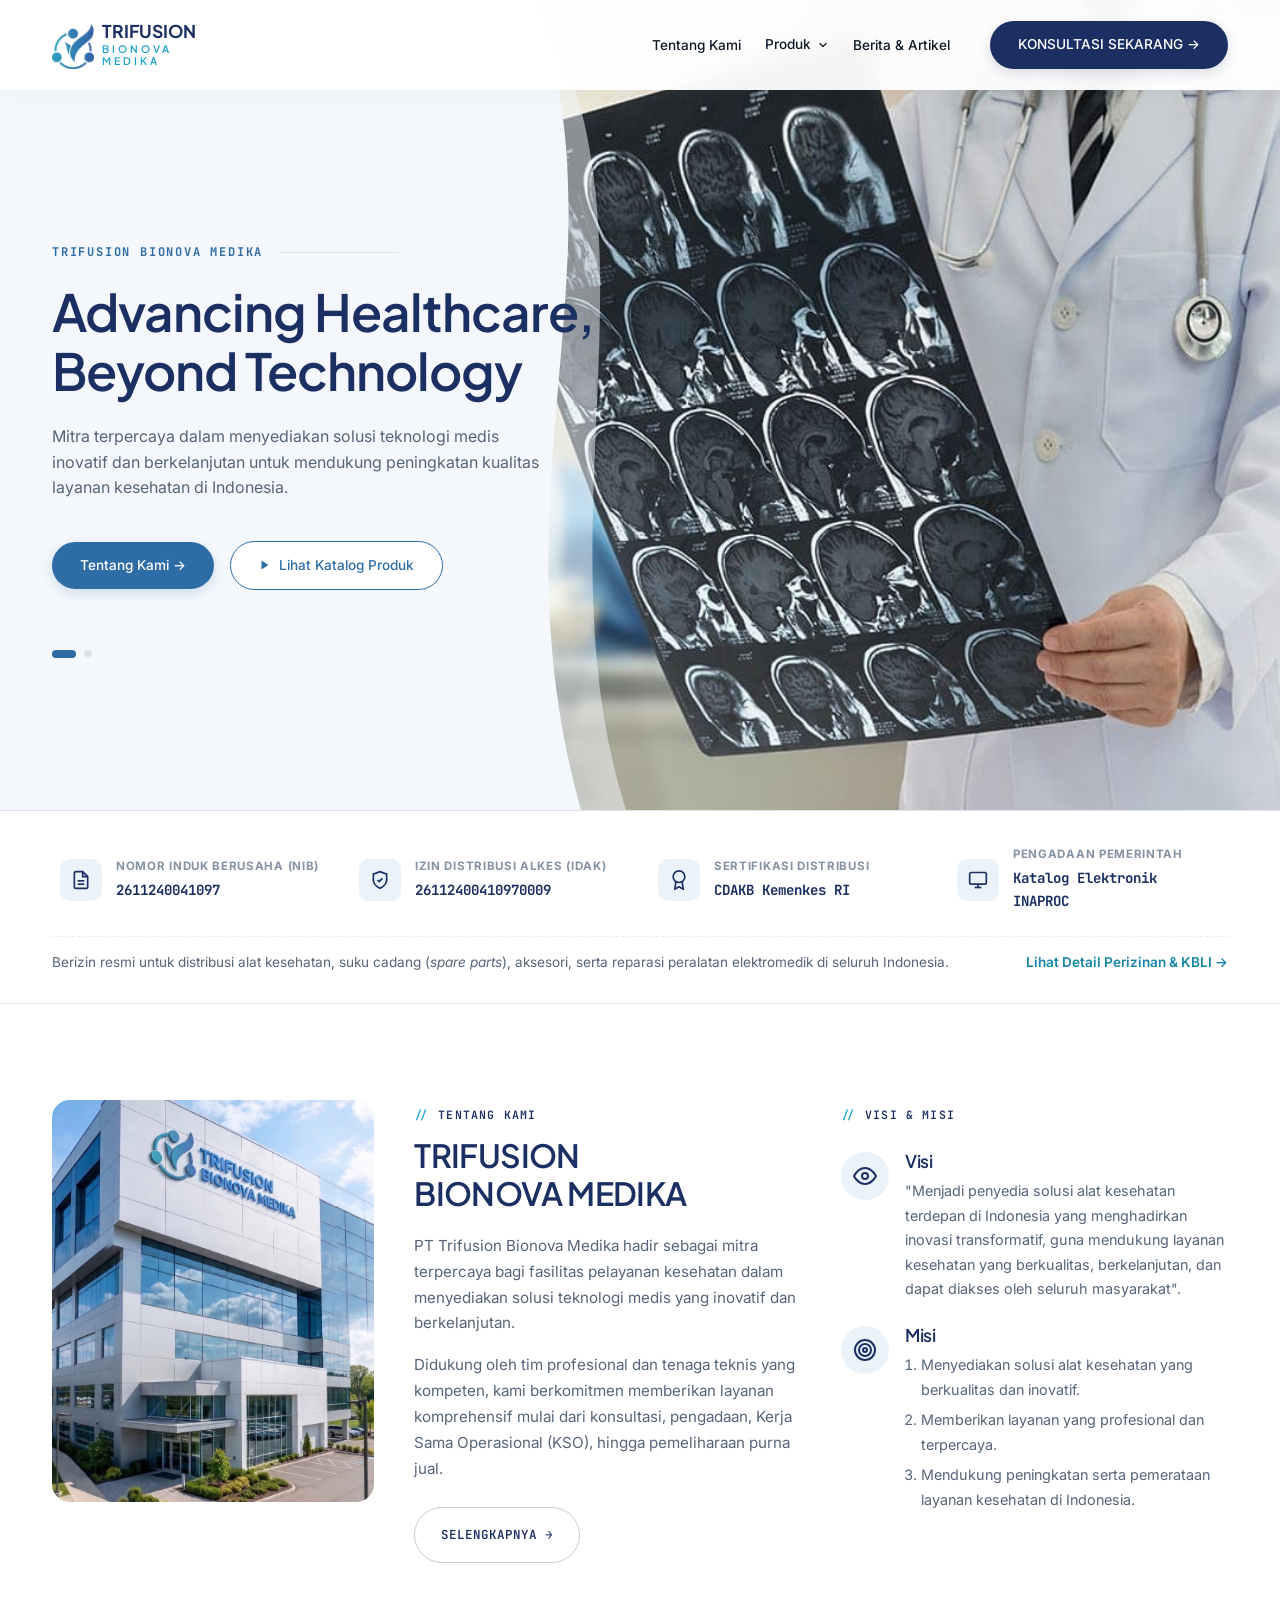
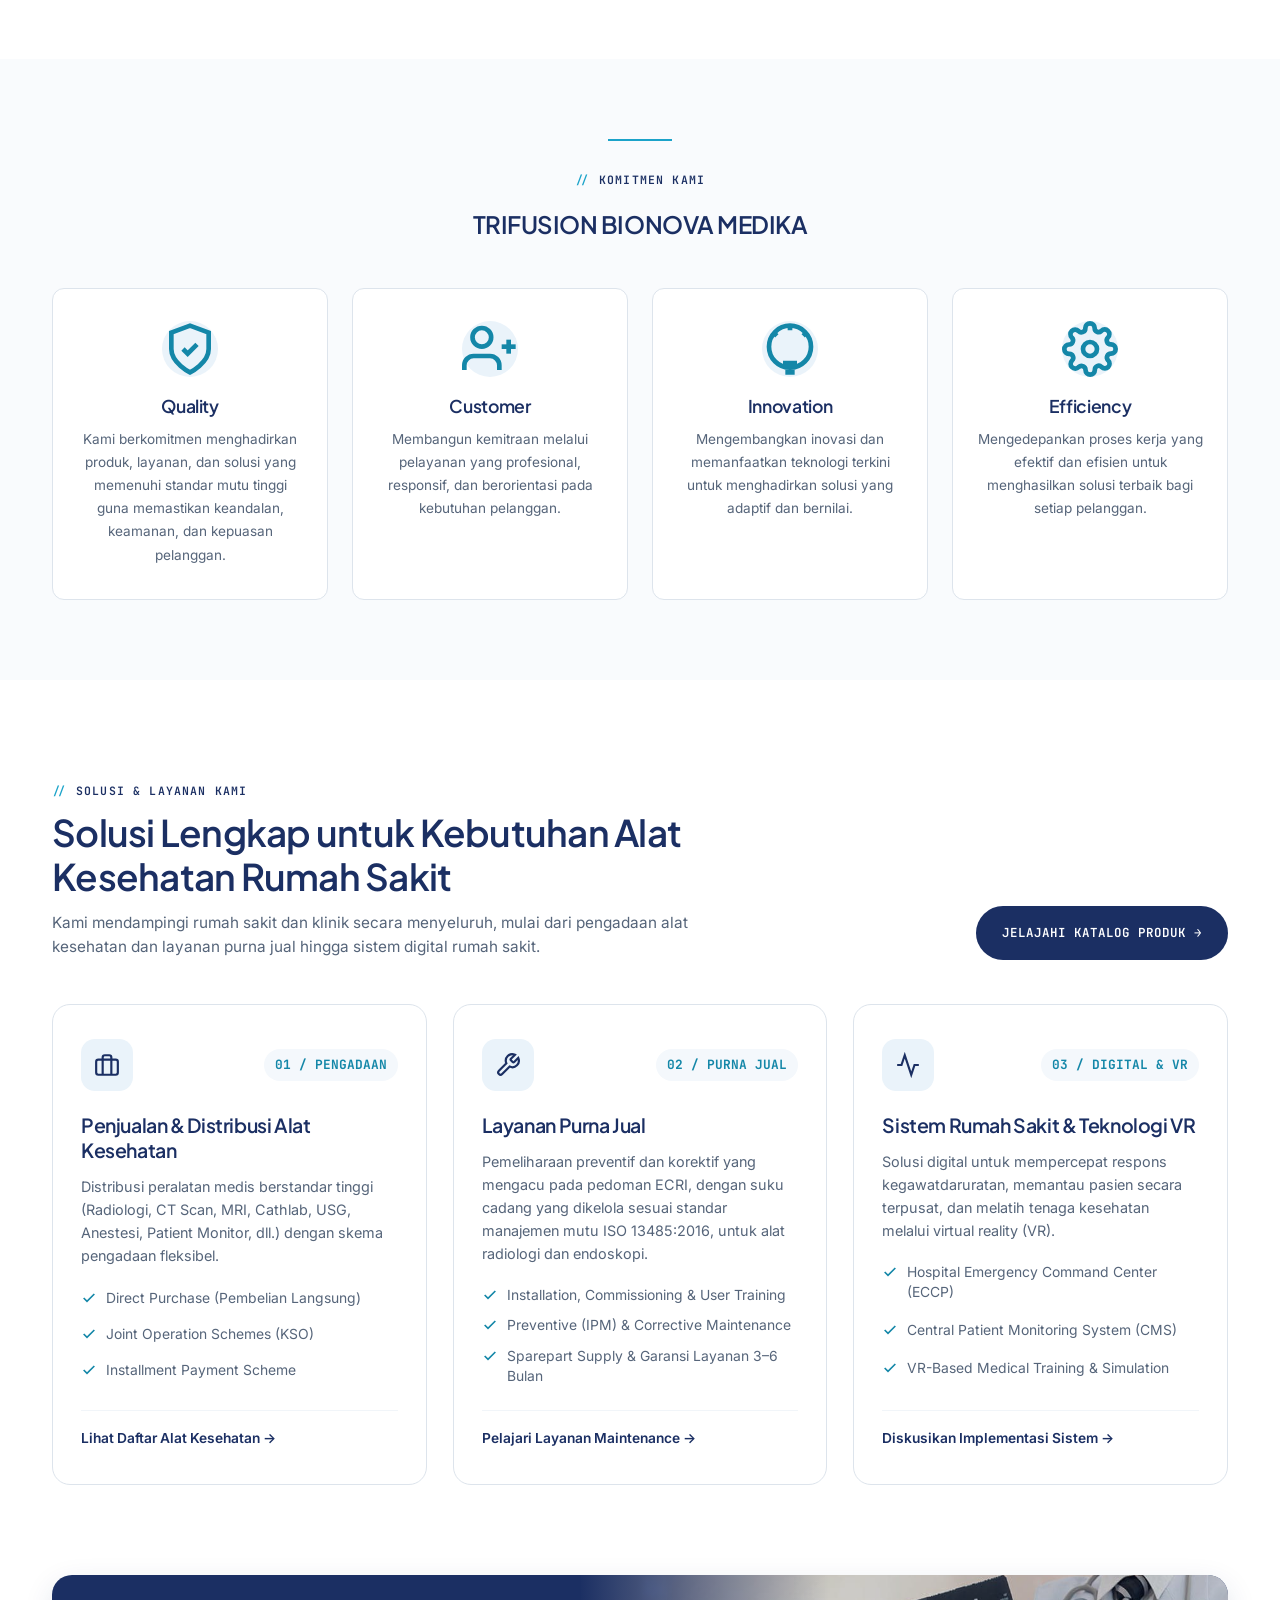
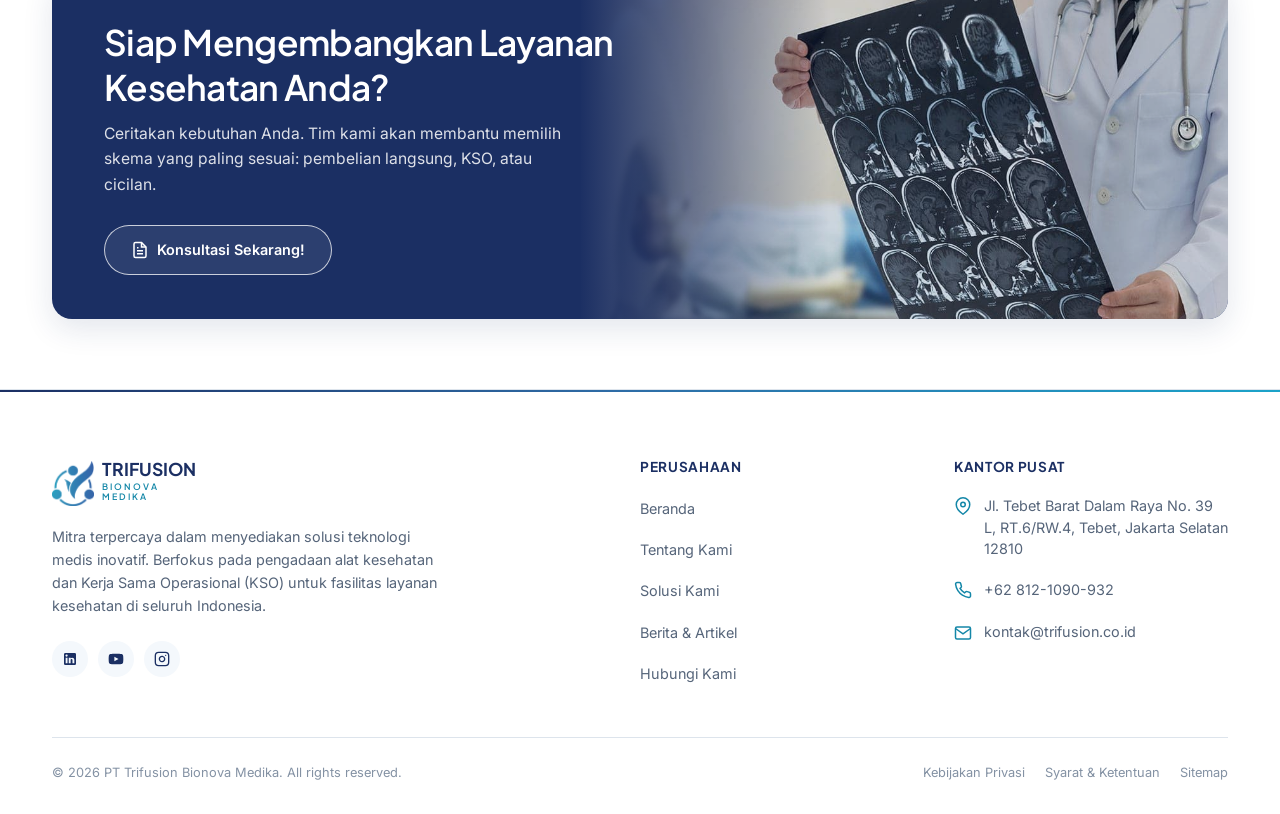
==== commit 8f4ed35f: "Update Contact & New Page" ====
--- a/index.html
+++ b/index.html
@@ -588,7 +588,7 @@
             <div class="vm-content">
               <h3>Misi</h3>
               <ol>
-                <li>Menyediakan solusi alat kesehatan yang <strong>berkualitas dan inovatif</strong>.</li>
+                <li>Menyediakan solusi alat kesehatan yang berkualitas dan inovatif.</li>
                 <li>Memberikan layanan yang profesional dan terpercaya.</li>
                 <li>Mendukung peningkatan serta pemerataan layanan kesehatan di Indonesia.</li>
               </ol>
@@ -648,8 +648,8 @@
         <div class="pillars-head" data-reveal>
           <div class="pillars-head__text">
             <span class="eyebrow">SOLUSI &amp; LAYANAN KAMI</span>
-            <h2>Tiga Pilar Solusi Terintegrasi untuk Fasilitas Kesehatan</h2>
-            <p>Kami mendampingi rumah sakit dan klinik secara menyeluruh—mulai dari skema pengadaan alat medis, pemeliharaan purna jual, hingga pengembangan sistem digital rumah sakit.</p>
+            <h2>Solusi Lengkap untuk Kebutuhan Alat Kesehatan Rumah Sakit</h2>
+            <p>Kami mendampingi rumah sakit dan klinik secara menyeluruh, mulai dari pengadaan alat kesehatan dan layanan purna jual hingga sistem digital rumah sakit.</p>
           </div>
           <a class="btn btn--primary" style="border-radius: 30px;" href="products.html">Jelajahi Katalog Produk &rarr;</a>
         </div>
@@ -663,7 +663,7 @@
               </div>
               <span class="pillar-card__num">01 / PENGADAAN</span>
             </div>
-            <h3>Medical Device Sales &amp; Distribution</h3>
+            <h3>Penjualan &amp; Distribusi Alat Kesehatan</h3>
             <p>Distribusi peralatan medis berstandar tinggi (Radiologi, CT Scan, MRI, Cathlab, USG, Anestesi, Patient Monitor, dll.) dengan skema pengadaan fleksibel.</p>
             <ul class="pillar-list">
               <li><svg viewBox="0 0 24 24" fill="none" stroke="currentColor" stroke-width="2.5"><polyline points="20 6 9 17 4 12"/></svg><span>Direct Purchase (Pembelian Langsung)</span></li>
@@ -679,10 +679,10 @@
               <div class="pillar-card__icon">
                 <svg viewBox="0 0 24 24" fill="none" stroke="currentColor" stroke-width="2"><path d="M14.7 6.3a1 1 0 0 0 0 1.4l1.6 1.6a1 1 0 0 0 1.4 0l3.77-3.77a6 6 0 0 1-7.94 7.94l-6.91 6.91a2.12 2.12 0 0 1-3-3l6.91-6.91a6 6 0 0 1 7.94-7.94l-3.76 3.76z"/></svg>
               </div>
-              <span class="pillar-card__num">02 / MAINTENANCE</span>
-            </div>
-            <h3>After-Sales Service Solutions</h3>
-            <p>Layanan pemeliharaan preventif dan korektif berpedoman ECRI serta suku cadang standar ISO 13485:2016 untuk Radiologi dan Endoscopy.</p>
+              <span class="pillar-card__num">02 / PURNA JUAL</span>
+            </div>
+            <h3>Layanan Purna Jual</h3>
+            <p>Pemeliharaan preventif dan korektif yang mengacu pada pedoman ECRI, dengan suku cadang yang dikelola sesuai standar manajemen mutu ISO 13485:2016, untuk alat radiologi dan endoskopi.</p>
             <ul class="pillar-list">
               <li><svg viewBox="0 0 24 24" fill="none" stroke="currentColor" stroke-width="2.5"><polyline points="20 6 9 17 4 12"/></svg><span>Installation, Commissioning &amp; User Training</span></li>
               <li><svg viewBox="0 0 24 24" fill="none" stroke="currentColor" stroke-width="2.5"><polyline points="20 6 9 17 4 12"/></svg><span>Preventive (IPM) &amp; Corrective Maintenance</span></li>
@@ -699,8 +699,8 @@
               </div>
               <span class="pillar-card__num">03 / DIGITAL &amp; VR</span>
             </div>
-            <h3>Hospital Systems &amp; VR Technology</h3>
-            <p>Ekosistem digital untuk mempercepat respons kegawatdaruratan, pemantauan pasien terpusat, serta pelatihan klinis berbasis Virtual Reality.</p>
+            <h3>Sistem Rumah Sakit &amp; Teknologi VR </h3>
+            <p>Solusi digital untuk mempercepat respons kegawatdaruratan, memantau pasien secara terpusat, dan melatih tenaga kesehatan melalui virtual reality (VR).</p>
             <ul class="pillar-list">
               <li><svg viewBox="0 0 24 24" fill="none" stroke="currentColor" stroke-width="2.5"><polyline points="20 6 9 17 4 12"/></svg><span>Hospital Emergency Command Center (ECCP)</span></li>
               <li><svg viewBox="0 0 24 24" fill="none" stroke="currentColor" stroke-width="2.5"><polyline points="20 6 9 17 4 12"/></svg><span>Central Patient Monitoring System (CMS)</span></li>
@@ -716,10 +716,11 @@
     <section class="container" style="margin-top: 20px; margin-bottom: 70px;">
       <div class="kso-banner">
         <div class="kso-banner__content">
-          <h2>In Our Hands, Your<br>Healthcare Solutions are<br>Delivered</h2>
+          <h2>Siap Mengembangkan Layanan<br>Kesehatan Anda?</h2>
+          <p>Ceritakan kebutuhan Anda. Tim kami akan membantu memilih skema yang paling sesuai: pembelian langsung, KSO, atau cicilan.</p>
           <a href="contact.html?topik=kso" class="btn-kso-outline">
             <svg viewBox="0 0 24 24" width="18" height="18" fill="none" stroke="currentColor" stroke-width="2"><path d="M14 2H6a2 2 0 0 0-2 2v16a2 2 0 0 0 2 2h12a2 2 0 0 0 2-2V8z"></path><polyline points="14 2 14 8 20 8"></polyline><line x1="16" y1="13" x2="8" y2="13"></line><line x1="16" y1="17" x2="8" y2="17"></line><polyline points="10 9 9 9 8 9"></polyline></svg>
-            Ajukan Skema KSO
+            Konsultasi Sekarang!
           </a>
         </div>
         <div class="kso-banner__image">
--- a/css/style.css
+++ b/css/style.css
@@ -1641,32 +1641,40 @@
 .kso-banner__content {
   position: relative;
   z-index: 3;
-  padding: 40px 50px; /* Padding dikurangi agar lebih rapat */
-  max-width: 55%;
+  padding: 44px 52px;
+  max-width: 58%;
 }
 
 .kso-banner__content h2 {
   color: #ffffff;
-  /* Ukuran font diperkecil (dari 2.6rem menjadi 2.2rem maksimal) */
-  font-size: clamp(1.6rem, 3vw, 2.2rem); 
-  line-height: 1.3;
-  margin-bottom: 24px;
+  font-size: clamp(1.6rem, 3vw, 2.2rem);
+  line-height: 1.28;
+  margin: 0 0 12px; /* Dirapatkan sedikit ke paragraf */
   letter-spacing: -0.02em;
+}
+
+/* Tambahan: Warna terang, jarak lega ke tombol, dan batas lebar */
+.kso-banner__content p {
+  color: rgba(255, 255, 255, 0.85);
+  font-size: 0.98rem;
+  line-height: 1.6;
+  max-width: 460px;
+  margin: 0 0 28px;
 }
 
 .btn-kso-outline {
   display: inline-flex;
   align-items: center;
   gap: 8px;
-  padding: 12px 24px;
+  padding: 12px 26px;
   border-radius: 30px;
-  border: 1px solid rgba(255, 255, 255, 0.5);
+  border: 1.5px solid rgba(255, 255, 255, 0.75);
+  background: rgba(255, 255, 255, 0.08);
   color: #ffffff;
   font-weight: 600;
-  font-family: var(--font-body, sans-serif);
-  font-size: 0.9rem; /* Ukuran teks tombol sedikit dikecilkan */
+  font-size: 0.9rem;
   text-decoration: none;
-  transition: all 0.3s ease;
+  transition: all 0.25s ease;
 }
 
 .btn-kso-outline:hover {
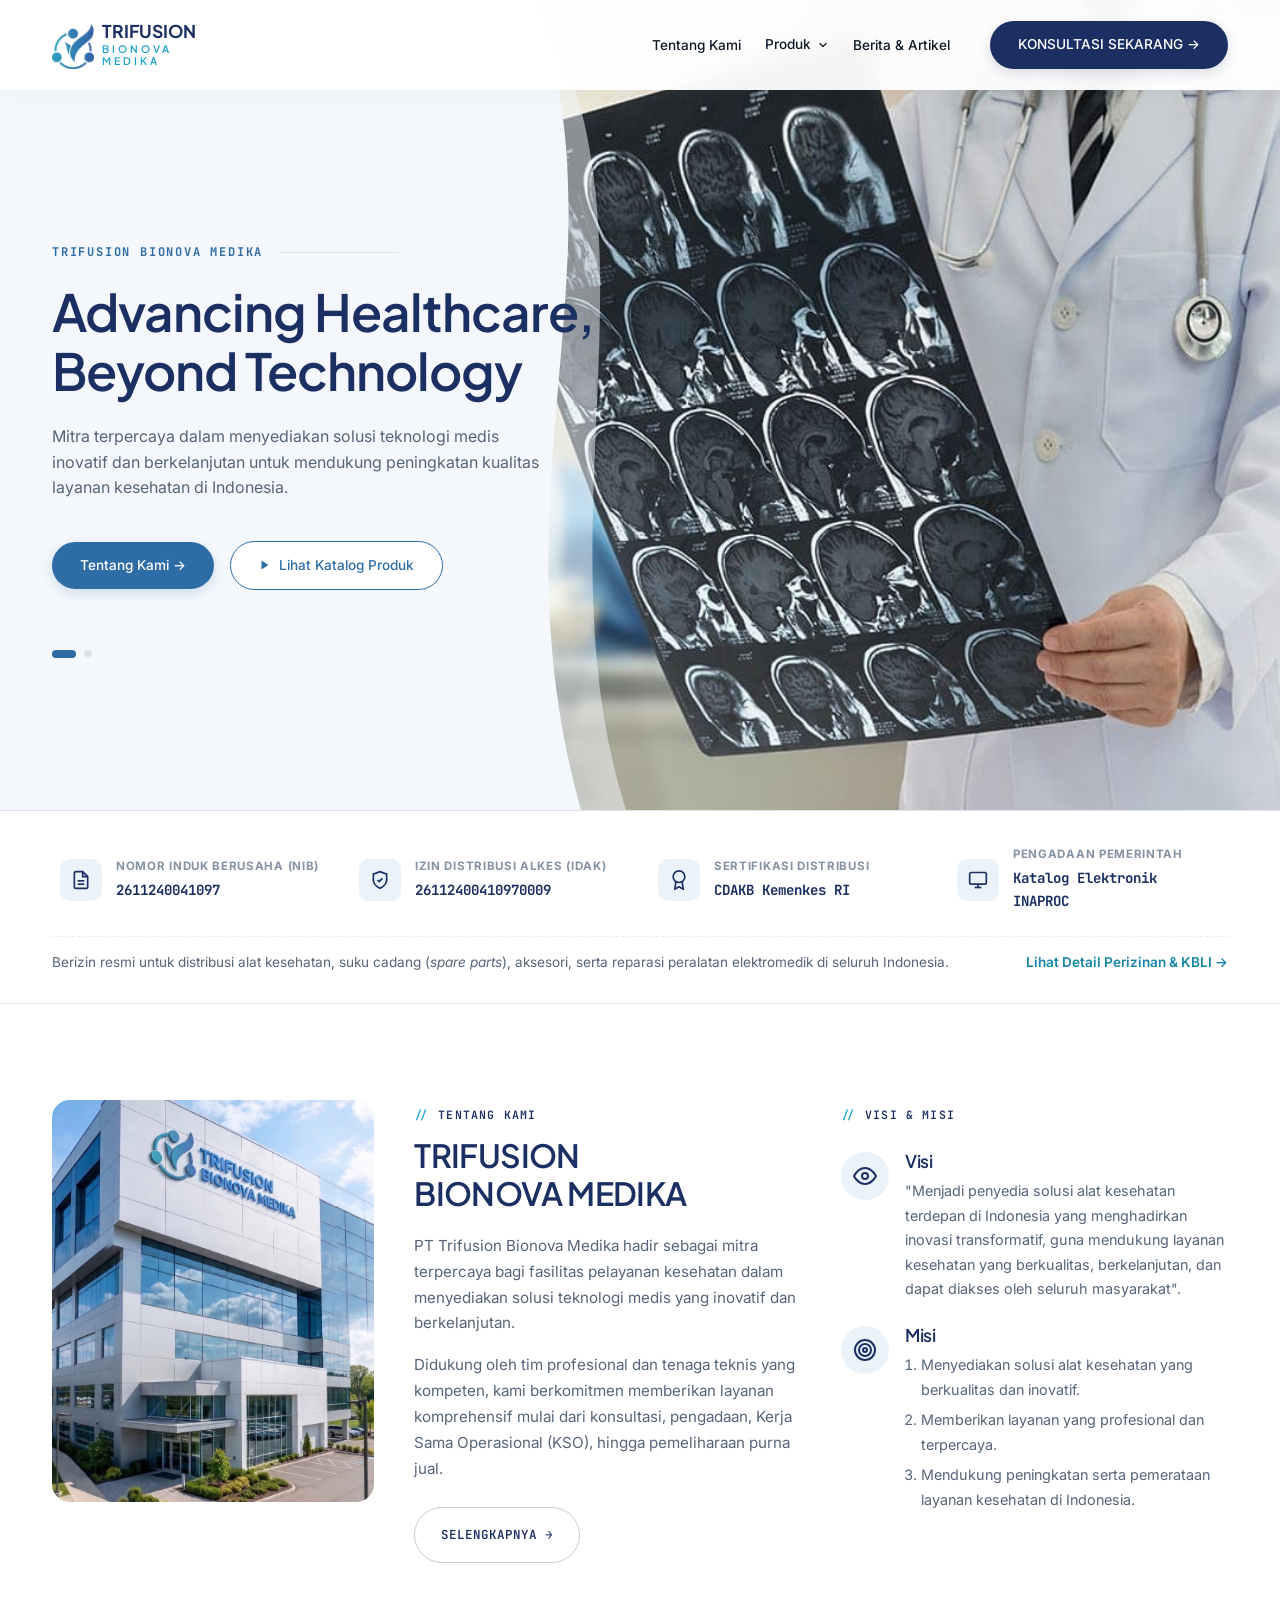
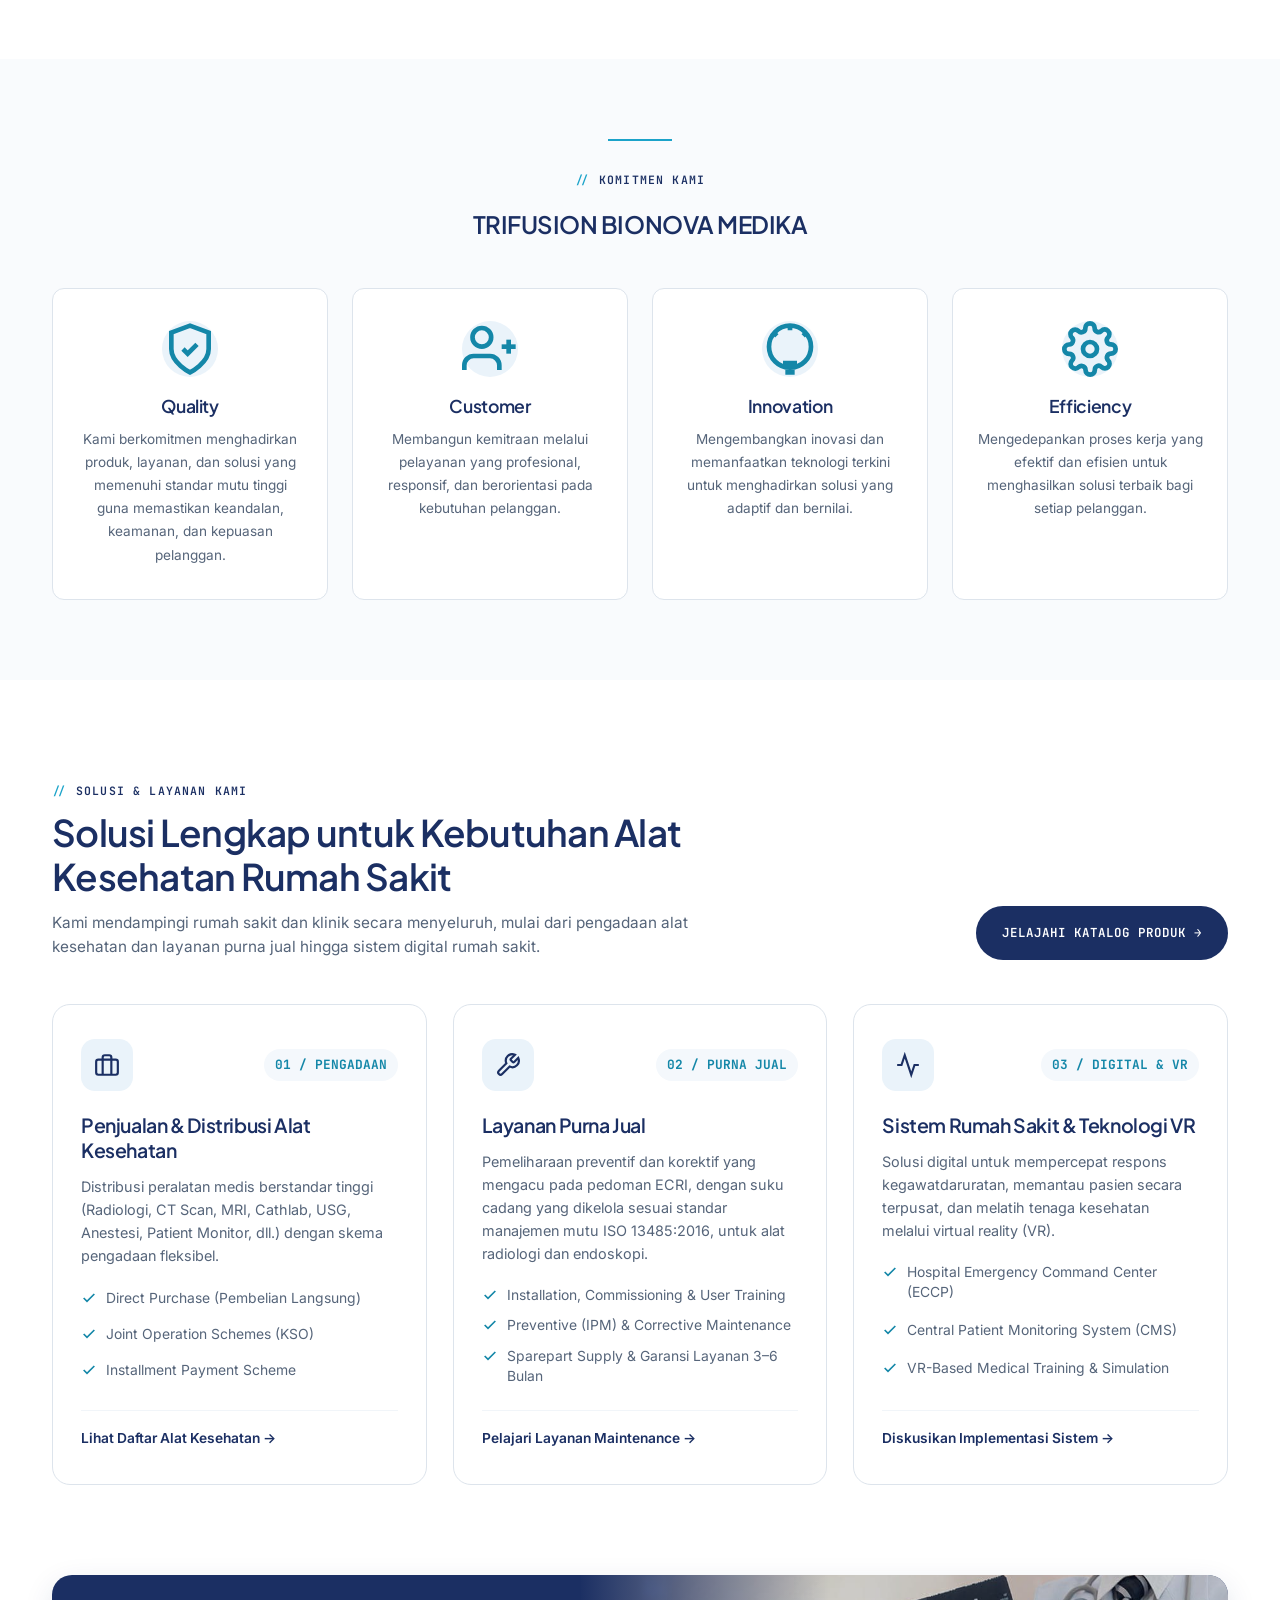
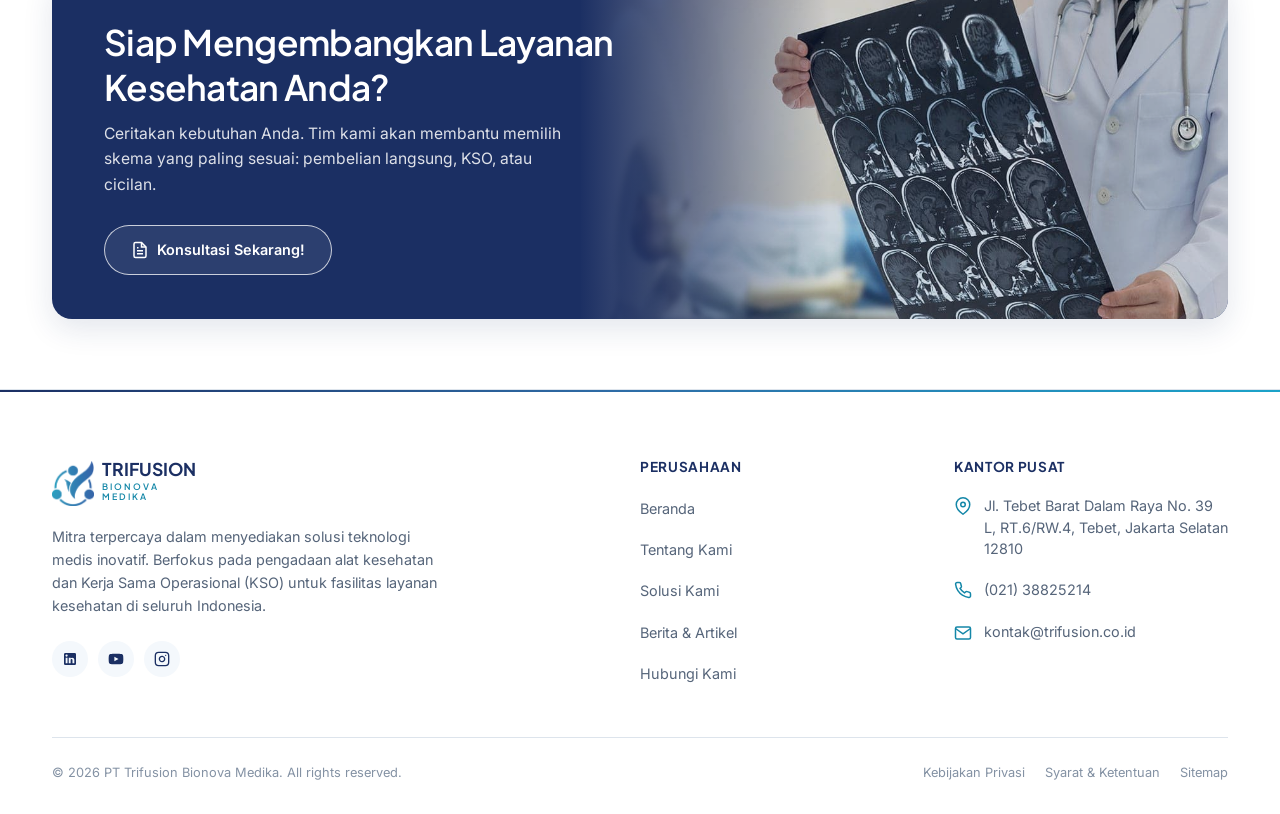
==== commit 4a72bf40: "Update New Progress" ====
--- a/index.html
+++ b/index.html
@@ -778,7 +778,7 @@
             </li>
             <li style="display: flex; gap: 12px; align-items: center;">
               <svg viewBox="0 0 24 24" fill="none" stroke="var(--color-accent-600)" stroke-width="2" style="width: 18px; flex-shrink: 0;"><path d="M22 16.92v3a2 2 0 0 1-2.18 2 19.79 19.79 0 0 1-8.63-3.07 19.5 19.5 0 0 1-6-6 19.79 19.79 0 0 1-3.07-8.67A2 2 0 0 1 4.11 2h3a2 2 0 0 1 2 1.72 12.84 12.84 0 0 0 .7 2.81 2 2 0 0 1-.45 2.11L8.09 9.91a16 16 0 0 0 6 6l1.27-1.27a2 2 0 0 1 2.11-.45 12.84 12.84 0 0 0 2.81.7A2 2 0 0 1 22 16.92z"/></svg>
-              <span style="font-size: 0.9rem; color: var(--color-text);">+62 812-1090-932</span>
+              <span style="font-size: 0.9rem; color: var(--color-text);">(021) 38825214</span>
             </li>
             <li style="display: flex; gap: 12px; align-items: center;">
               <svg viewBox="0 0 24 24" fill="none" stroke="var(--color-accent-600)" stroke-width="2" style="width: 18px; flex-shrink: 0;"><path d="M4 4h16a2 2 0 0 1 2 2v12a2 2 0 0 1-2 2H4a2 2 0 0 1-2-2V6a2 2 0 0 1 2-2z"/><polyline points="22,6 12,13 2,6"/></svg>
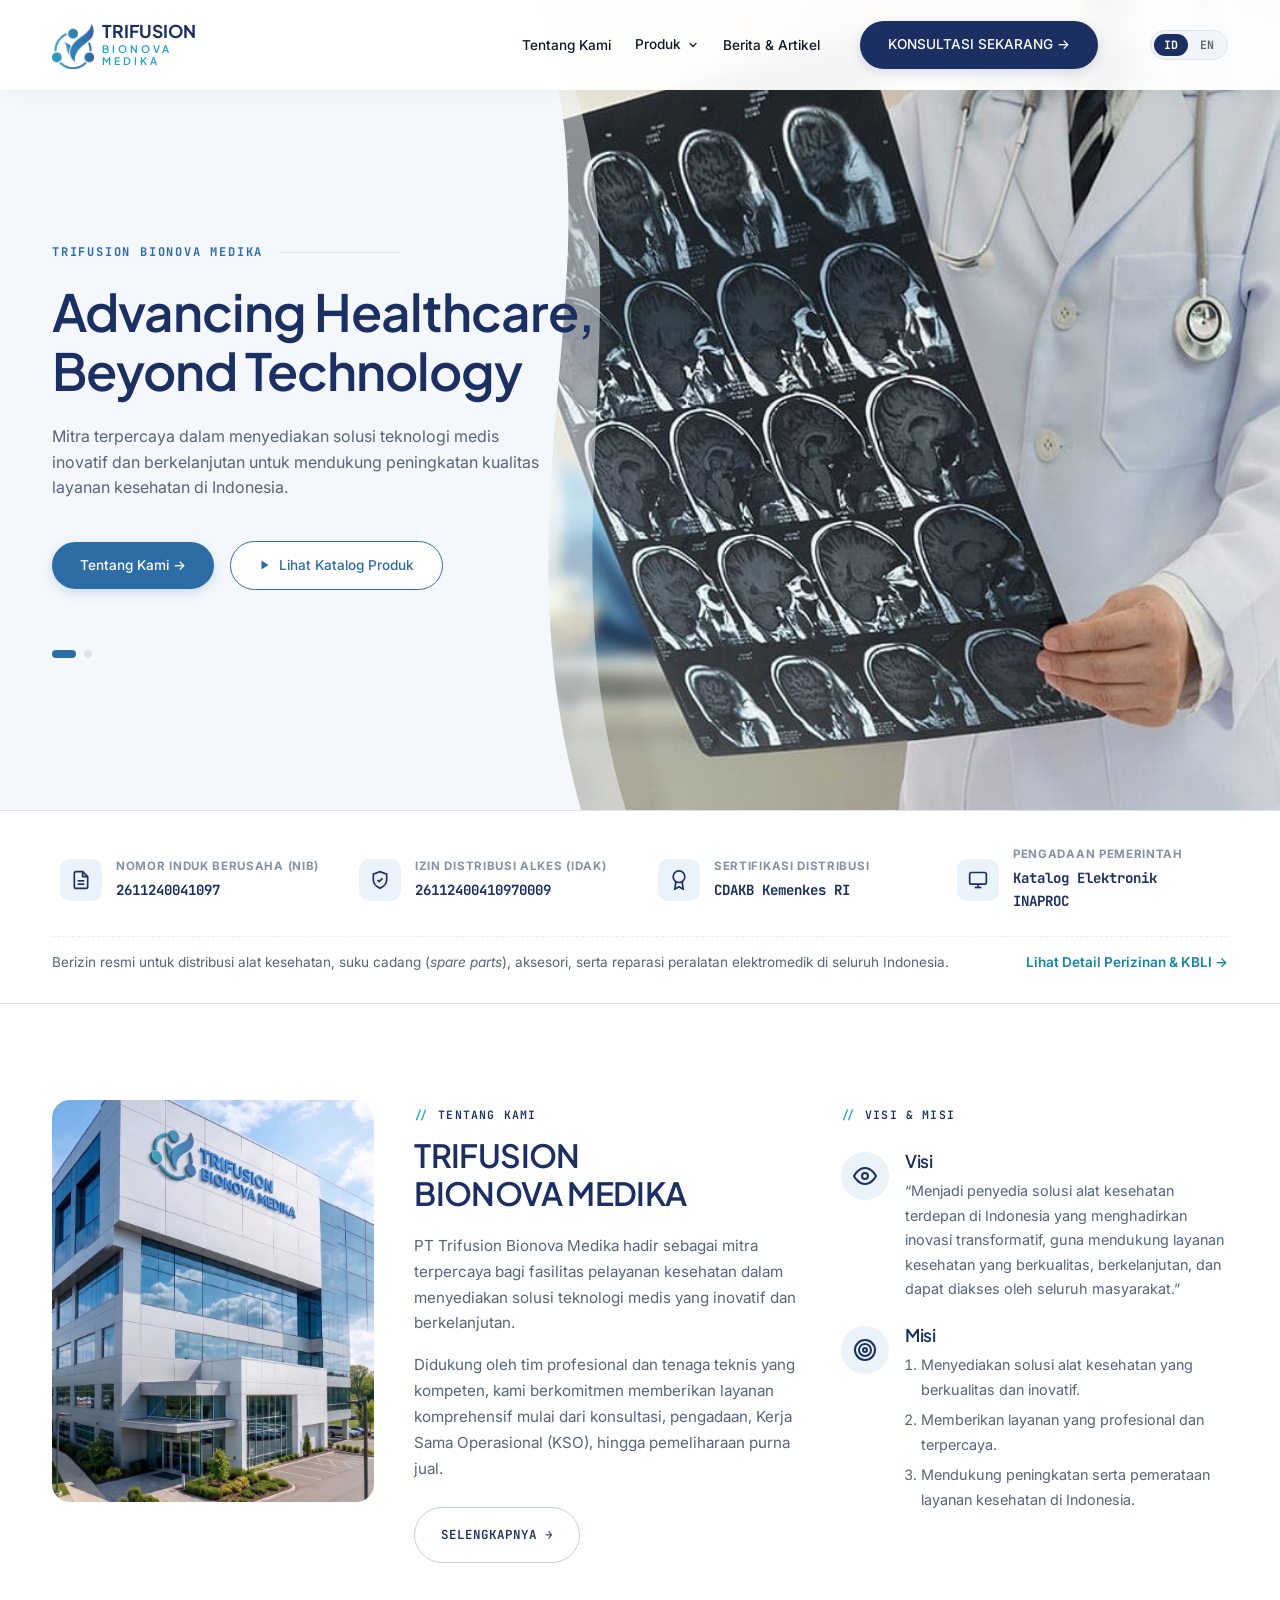
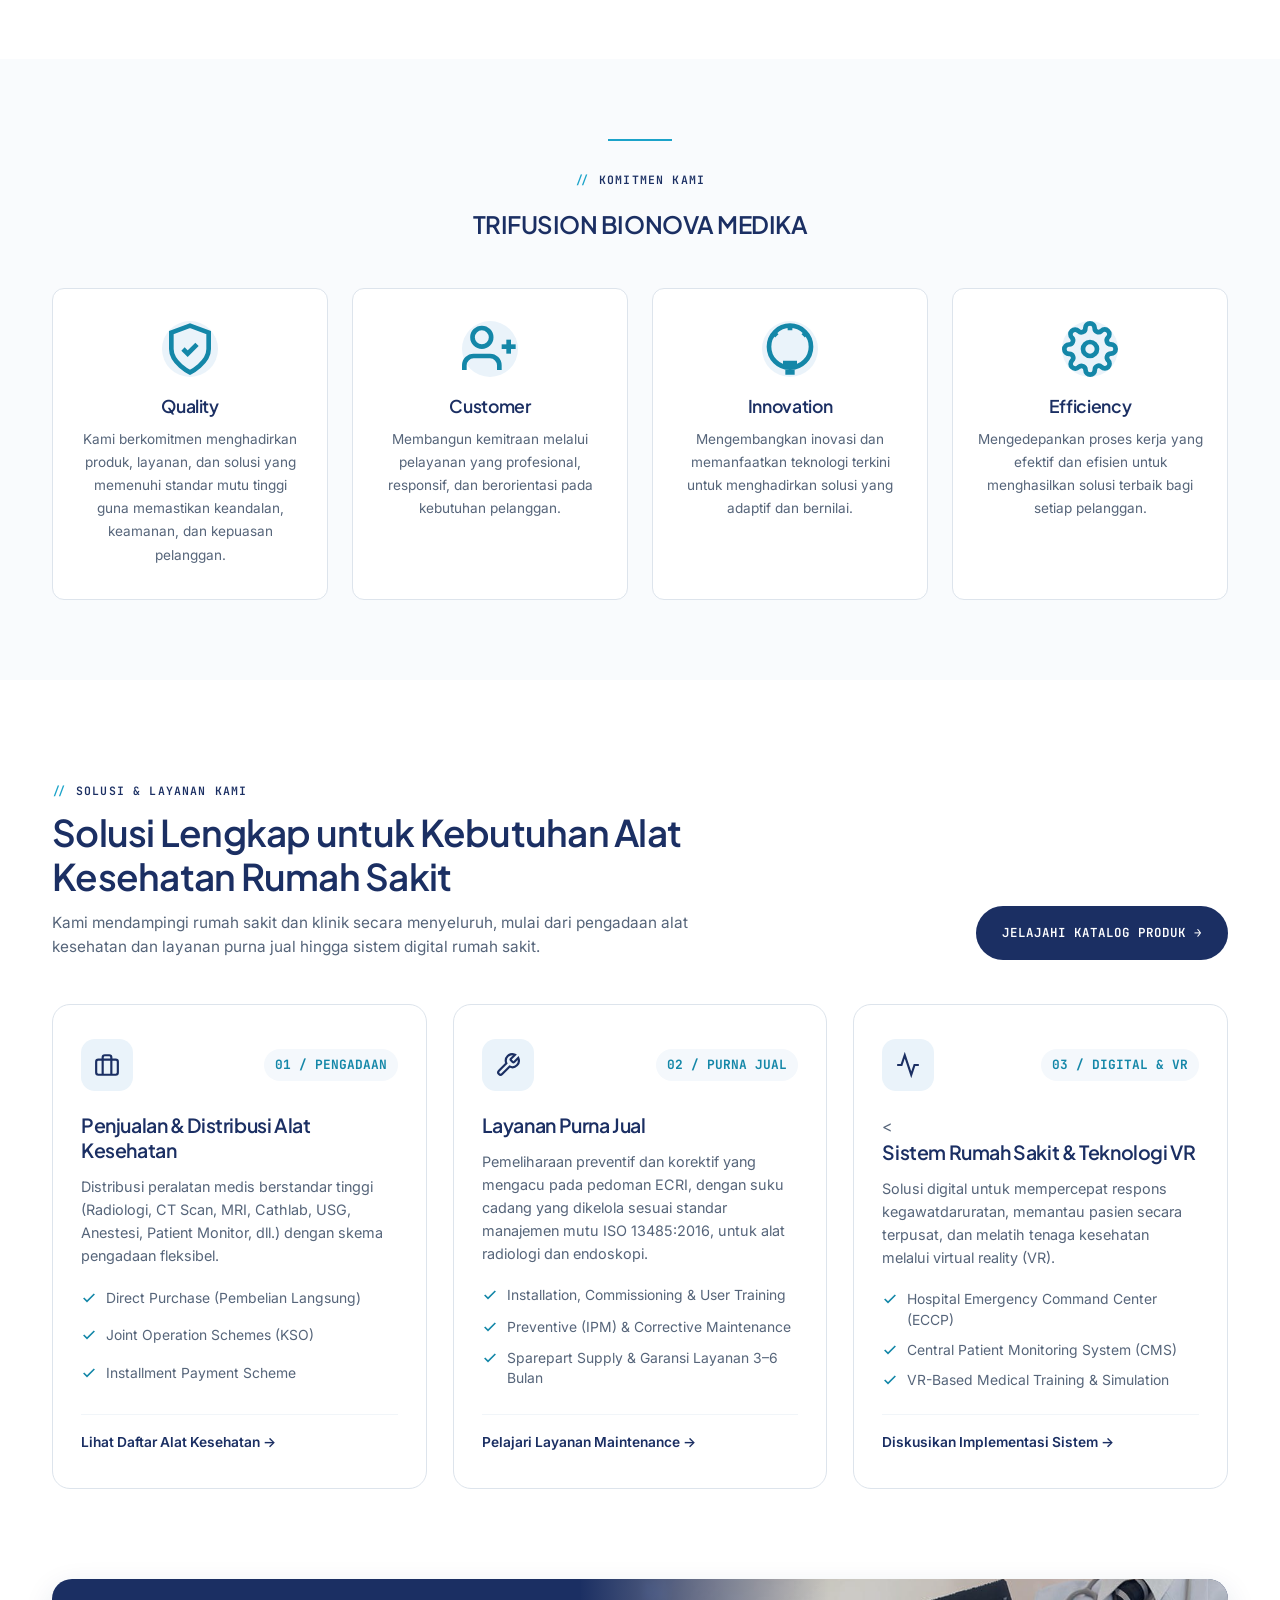
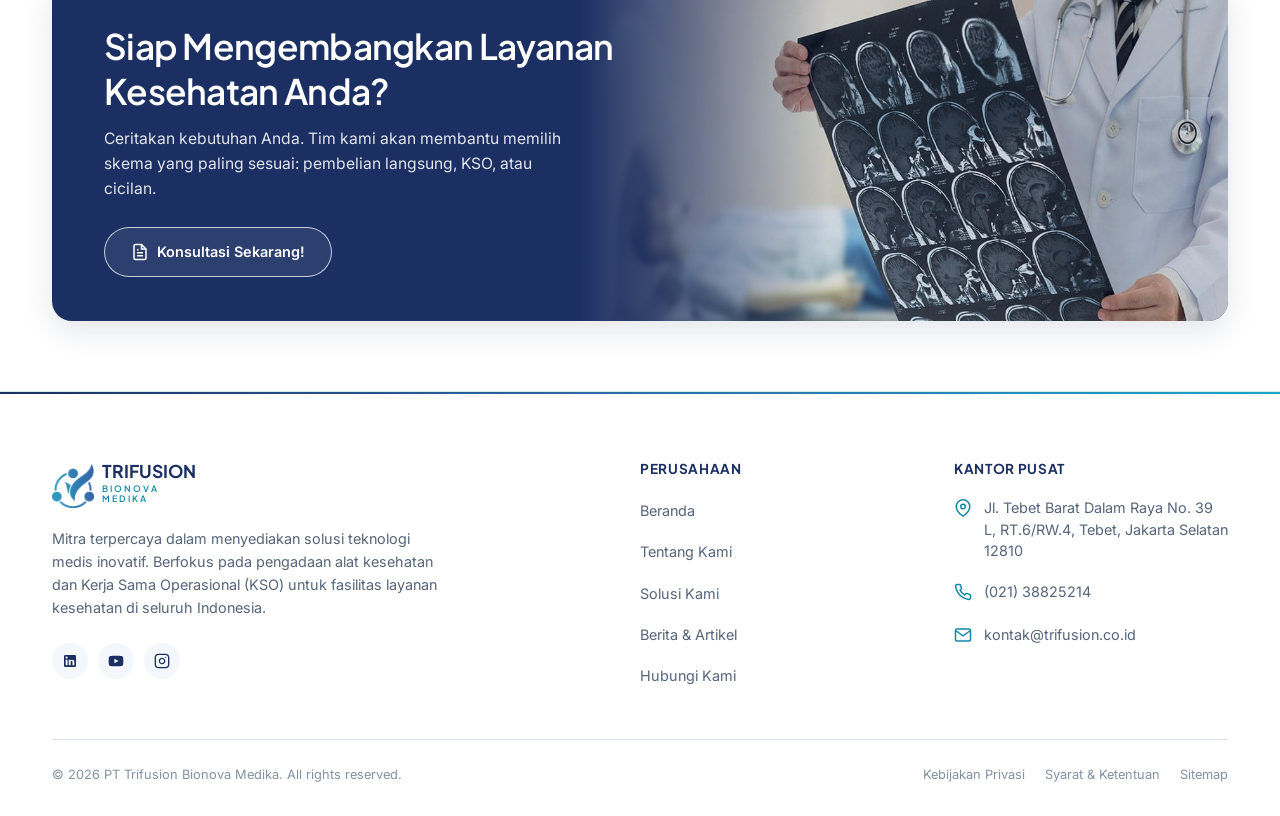
==== commit fcd12bef: "Update all of page trifusion" ====
--- a/index.html
+++ b/index.html
@@ -7,18 +7,15 @@
   <meta name="description" content="Mitra terpercaya dalam menyediakan solusi teknologi medis inovatif, pengadaan alat kesehatan, Kerja Sama Operasional (KSO), dan layanan pemeliharaan di Indonesia.">
   <link rel="icon" type="image/png" href="assets/img/trifusion-icon.png">
 
-  <!-- Fonts -->
   <link rel="preconnect" href="https://fonts.googleapis.com">
   <link rel="preconnect" href="https://fonts.gstatic.com" crossorigin>
   <link href="https://fonts.googleapis.com/css2?family=Inter:wght@400;500;600;700&family=Plus+Jakarta+Sans:wght@500;600;700&family=JetBrains+Mono:wght@400;500;600&display=swap" rel="stylesheet">
 
-  <!-- Base Styles -->
   <link rel="stylesheet" href="css/style.css">
   <link rel="stylesheet" href="css/responsive.css">
 
-  <!-- Custom Layout Overrides -->
   <style>
-    /* HERO OVERRIDES (Desain Split Wave) */
+    /* HERO OVERRIDES */
     .hero-custom {
       position: relative;
       min-height: 90vh;
@@ -28,132 +25,42 @@
       overflow: hidden;
       padding-top: 90px;
     }
-    
     .hero-custom__image-side {
-      position: absolute;
-      top: 0;
-      right: 0;
-      width: 58%;
-      height: 100%;
-      z-index: 1;
+      position: absolute; top: 0; right: 0; width: 58%; height: 100%; z-index: 1;
     }
     .hero-custom__image-side img {
-      width: 100%;
-      height: 100%;
-      object-fit: cover;
-      object-position: right center;
-    }
-    
+      width: 100%; height: 100%; object-fit: cover; object-position: right center;
+    }
     .hero-custom__wave {
-      position: absolute;
-      top: 0;
-      left: -2px;
-      height: 100%;
-      width: 180px; 
-      z-index: 2;
-    }
-    
-    .hero-custom__container {
-      position: relative;
-      z-index: 3;
-      width: 100%;
-    }
-    .hero-custom__content {
-      max-width: 550px;
-    }
-    .hero-custom__eyebrow {
-      display: flex;
-      align-items: center;
-      gap: 16px;
-      margin-bottom: 20px;
-    }
+      position: absolute; top: 0; left: -2px; height: 100%; width: 180px; z-index: 2;
+    }
+    .hero-custom__container { position: relative; z-index: 3; width: 100%; }
+    .hero-custom__content { max-width: 550px; }
+    .hero-custom__eyebrow { display: flex; align-items: center; gap: 16px; margin-bottom: 20px; }
     .hero-custom__eyebrow span:first-child {
-      font-family: var(--font-mono);
-      font-size: 0.75rem;
-      font-weight: 700;
-      letter-spacing: 0.15em;
-      color: #2E6CA6;
-    }
-    .hero-custom__eyebrow .line {
-      flex: 1;
-      height: 1px;
-      background: #DDE4EC;
-      max-width: 120px;
-    }
+      font-family: var(--font-mono); font-size: 0.75rem; font-weight: 700; letter-spacing: 0.15em; color: #2E6CA6;
+    }
+    .hero-custom__eyebrow .line { flex: 1; height: 1px; background: #DDE4EC; max-width: 120px; }
     .hero-custom h1 {
-      font-family: var(--font-display);
-      font-size: clamp(2.5rem, 4vw, 3.8rem);
-      color: #1B2F63;
-      line-height: 1.15;
-      margin-bottom: 24px;
-      letter-spacing: -0.02em;
+      font-family: var(--font-display); font-size: clamp(2.5rem, 4vw, 3.8rem); color: #1B2F63;
+      line-height: 1.15; margin-bottom: 24px; letter-spacing: -0.02em;
     }
     .hero-custom p {
-      font-family: var(--font-body);
-      font-size: 1rem;
-      color: #56657A;
-      margin-bottom: 40px;
-      line-height: 1.6;
-    }
-    
-    .hero-custom__actions {
-      display: flex;
-      gap: 16px;
-      align-items: center;
-      margin-bottom: 60px;
-      flex-wrap: wrap;
-    }
+      font-family: var(--font-body); font-size: 1rem; color: #56657A; margin-bottom: 40px; line-height: 1.6;
+    }
+    .hero-custom__actions { display: flex; gap: 16px; align-items: center; margin-bottom: 60px; flex-wrap: wrap; }
     .btn-hero {
-      display: inline-flex;
-      align-items: center;
-      gap: 8px;
-      padding: 12px 28px;
-      border-radius: 30px;
-      font-weight: 500;
-      font-size: 0.85rem;
-      transition: all 0.3s;
-      text-decoration: none;
-    }
-    .btn-hero--solid {
-      background: #2E6CA6;
-      color: #fff;
-      box-shadow: 0 4px 12px rgba(46, 108, 166, 0.2);
-    }
-    .btn-hero--solid:hover {
-      background: #1B2F63;
-      transform: translateY(-2px);
-      color: #fff;
-    }
-    .btn-hero--outline {
-      background: #fff;
-      color: #2E6CA6;
-      border: 1px solid #2E6CA6;
-    }
-    .btn-hero--outline:hover {
-      background: #f4f8fc;
-    }
-    .btn-hero--outline svg {
-      width: 12px;
-      height: 12px;
-    }
-    
-    .hero-custom__dots {
-      display: flex;
-      gap: 8px;
-    }
-    .hero-custom__dots .dot {
-      width: 8px;
-      height: 8px;
-      border-radius: 50%;
-      background: #DDE4EC;
-      transition: 0.3s;
-      cursor: pointer;
-    }
-    .hero-custom__dots .dot.active {
-      width: 24px;
-      border-radius: 4px;
-      background: #2E6CA6;
-    }
+      display: inline-flex; align-items: center; gap: 8px; padding: 12px 28px;
+      border-radius: 30px; font-weight: 500; font-size: 0.85rem; transition: all 0.3s; text-decoration: none;
+    }
+    .btn-hero--solid { background: #2E6CA6; color: #fff; box-shadow: 0 4px 12px rgba(46, 108, 166, 0.2); }
+    .btn-hero--solid:hover { background: #1B2F63; transform: translateY(-2px); color: #fff; }
+    .btn-hero--outline { background: #fff; color: #2E6CA6; border: 1px solid #2E6CA6; }
+    .btn-hero--outline:hover { background: #f4f8fc; }
+    .btn-hero--outline svg { width: 12px; height: 12px; }
+    .hero-custom__dots { display: flex; gap: 8px; }
+    .hero-custom__dots .dot { width: 8px; height: 8px; border-radius: 50%; background: #DDE4EC; transition: 0.3s; cursor: pointer; }
+    .hero-custom__dots .dot.active { width: 24px; border-radius: 4px; background: #2E6CA6; }
 
     @media (max-width: 900px) {
       .hero-custom__image-side { width: 100%; opacity: 0.15; }
@@ -161,97 +68,26 @@
       .hero-custom__content { padding: 40px 0; max-width: 100%; }
     }
 
-    /* ===== LEGALITAS STRIP ===== */
-    .legal-strip {
-      background: #ffffff;
-      border-top: 1px solid var(--color-border);
-      border-bottom: 1px solid var(--color-border);
-      padding: 28px 0;
-    }
-    .legal-strip__inner {
-      display: grid;
-      grid-template-columns: repeat(4, 1fr);
-      gap: 20px;
-      align-items: center;
-    }
-    .legal-item {
-      display: flex;
-      align-items: center;
-      gap: 14px;
-      padding: 6px 8px;
-    }
-    .legal-item__icon {
-      width: 42px;
-      height: 42px;
-      border-radius: 10px;
-      background: #eaf3fa;
-      color: var(--color-primary);
-      display: grid;
-      place-items: center;
-      flex-shrink: 0;
-    }
-    .legal-item__icon svg {
-      width: 20px;
-      height: 20px;
-    }
-    .legal-item__label {
-      display: block;
-      font-size: 0.72rem;
-      font-weight: 700;
-      text-transform: uppercase;
-      letter-spacing: 0.06em;
-      color: var(--color-text-light);
-      margin-bottom: 2px;
-    }
-    .legal-item__value {
-      display: block;
-      font-family: var(--font-mono);
-      font-size: 0.88rem;
-      font-weight: 700;
-      color: var(--color-primary);
-    }
-    .legal-strip__foot {
-      margin-top: 16px;
-      padding-top: 14px;
-      border-top: 1px dashed #e6edf5;
-      display: flex;
-      justify-content: space-between;
-      align-items: center;
-      flex-wrap: wrap;
-      gap: 12px;
-      font-size: 0.85rem;
-      color: var(--color-text);
-    }
-    .legal-strip__foot a {
-      font-weight: 600;
-      color: var(--color-accent-600);
-      text-decoration: none;
-    }
-    .legal-strip__foot a:hover {
-      color: var(--color-primary);
-    }
-
-    /* ===== About, Vision & Mission (3 Columns) ===== */
-    .about-vismis {
-      padding: 96px 0;
-      background: #fff;
-    }
-    .about-vismis__grid {
-      display: grid;
-      grid-template-columns: 1fr 1.2fr 1.2fr;
-      gap: 40px;
-      align-items: start;
-    }
-    .av-media {
-      border-radius: var(--radius-lg);
-      overflow: hidden;
-      aspect-ratio: 4/5;
-    }
+    /* LEGALITAS STRIP */
+    .legal-strip { background: #ffffff; border-top: 1px solid var(--color-border); border-bottom: 1px solid var(--color-border); padding: 28px 0; }
+    .legal-strip__inner { display: grid; grid-template-columns: repeat(4, 1fr); gap: 20px; align-items: center; }
+    .legal-item { display: flex; align-items: center; gap: 14px; padding: 6px 8px; }
+    .legal-item__icon { width: 42px; height: 42px; border-radius: 10px; background: #eaf3fa; color: var(--color-primary); display: grid; place-items: center; flex-shrink: 0; }
+    .legal-item__icon svg { width: 20px; height: 20px; }
+    .legal-item__label { display: block; font-size: 0.72rem; font-weight: 700; text-transform: uppercase; letter-spacing: 0.06em; color: var(--color-text-light); margin-bottom: 2px; }
+    .legal-item__value { display: block; font-family: var(--font-mono); font-size: 0.88rem; font-weight: 700; color: var(--color-primary); }
+    .legal-strip__foot { margin-top: 16px; padding-top: 14px; border-top: 1px dashed #e6edf5; display: flex; justify-content: space-between; align-items: center; flex-wrap: wrap; gap: 12px; font-size: 0.85rem; color: var(--color-text); }
+    .legal-strip__foot a { font-weight: 600; color: var(--color-accent-600); text-decoration: none; }
+    .legal-strip__foot a:hover { color: var(--color-primary); }
+
+    /* About, Vision & Mission */
+    .about-vismis { padding: 96px 0; background: #fff; }
+    .about-vismis__grid { display: grid; grid-template-columns: 1fr 1.2fr 1.2fr; gap: 40px; align-items: start; }
+    .av-media { border-radius: var(--radius-lg); overflow: hidden; aspect-ratio: 4/5; }
     .av-media img { width: 100%; height: 100%; object-fit: cover; }
     .av-text .eyebrow { margin-bottom: 12px; }
     .av-text h2 { color: var(--color-primary); font-size: 2rem; margin-bottom: 20px; line-height: 1.2; }
     .av-text p { font-size: 0.95rem; margin-bottom: 16px; color: var(--color-text); }
-    
     .av-vismis .eyebrow { margin-bottom: 12px; }
     .vm-item { display: flex; gap: 16px; margin-bottom: 24px; margin-top: 16px; }
     .vm-icon { width: 48px; height: 48px; flex-shrink: 0; background: #eaf3fa; color: var(--color-primary); border-radius: 50%; display: grid; place-items: center; }
@@ -261,163 +97,44 @@
     .vm-content ol { padding-left: 16px; }
     .vm-content ol li { margin-bottom: 6px; }
 
-    /* ===== Core Values (Komitmen Kami) ===== */
+    /* Komitmen */
     .komitmen { padding: 80px 0; background: #f9fbfd; text-align: center; }
     .komitmen .section-head { margin: 0 auto 50px; text-align: center; }
     .komitmen .section-head::before { left: 50%; transform: translateX(-50%); }
     .komitmen h2 { color: var(--color-primary); }
-    .komitmen__grid {
-      display: grid;
-      grid-template-columns: repeat(4, 1fr);
-      gap: 24px;
-    }
-    .k-card {
-      background: #fff;
-      padding: 32px 24px;
-      border-radius: var(--radius);
-      border: 1px solid var(--color-border);
-      text-align: center;
-      transition: transform var(--transition), box-shadow var(--transition);
-    }
+    .komitmen__grid { display: grid; grid-template-columns: repeat(4, 1fr); gap: 24px; }
+    .k-card { background: #fff; padding: 32px 24px; border-radius: var(--radius); border: 1px solid var(--color-border); text-align: center; transition: transform var(--transition), box-shadow var(--transition); }
     .k-card:hover { transform: translateY(-5px); box-shadow: var(--shadow); }
     .k-icon { width: 56px; height: 56px; margin: 0 auto 20px; background: #eaf3fa; color: var(--color-accent-600); border-radius: 50%; display: grid; place-items: center; }
     .k-card h3 { font-size: 1.1rem; color: var(--color-primary); margin-bottom: 12px; }
     .k-card p { font-size: 0.85rem; color: var(--color-text); }
 
-    /* ===== 3 Pilar Layanan Utama (Pengganti Produk di Beranda) ===== */
-    .pillars-sec {
-      padding: 96px 0 70px;
-      background: #ffffff;
-    }
-    .pillars-head {
-      display: flex;
-      justify-content: space-between;
-      align-items: flex-end;
-      gap: 24px;
-      flex-wrap: wrap;
-      margin-bottom: 44px;
-    }
-    .pillars-head__text {
-      max-width: 640px;
-    }
-    .pillars-head__text .eyebrow {
-      color: var(--color-primary);
-      letter-spacing: 0.1em;
-      background: none;
-      margin-bottom: 10px;
-    }
-    .pillars-head__text h2 {
-      font-size: clamp(1.85rem, 3vw, 2.3rem);
-      color: var(--color-primary);
-      line-height: 1.2;
-      margin: 0 0 12px;
-      letter-spacing: -0.02em;
-    }
-    .pillars-head__text p {
-      font-size: 0.96rem;
-      color: var(--color-text);
-      line-height: 1.6;
-      margin: 0;
-    }
-    .pillars-grid {
-      display: grid;
-      grid-template-columns: repeat(3, 1fr);
-      gap: 26px;
-    }
-    .pillar-card {
-      background: #ffffff;
-      border: 1px solid var(--color-border);
-      border-radius: 18px;
-      padding: 34px 28px;
-      display: flex;
-      flex-direction: column;
-      transition: transform 0.25s ease, box-shadow 0.25s ease, border-color 0.25s ease;
-    }
-    .pillar-card:hover {
-      transform: translateY(-6px);
-      border-color: var(--color-accent-600);
-      box-shadow: 0 16px 32px rgba(27, 47, 99, 0.07);
-    }
-    .pillar-card__top {
-      display: flex;
-      justify-content: space-between;
-      align-items: center;
-      margin-bottom: 22px;
-    }
-    .pillar-card__icon {
-      width: 52px;
-      height: 52px;
-      border-radius: 14px;
-      background: #eaf3fa;
-      color: var(--color-primary);
-      display: grid;
-      place-items: center;
-    }
-    .pillar-card__icon svg {
-      width: 26px;
-      height: 26px;
-    }
-    .pillar-card__num {
-      font-family: var(--font-mono);
-      font-size: 0.8rem;
-      font-weight: 700;
-      color: var(--color-accent-600);
-      background: #f4f8fc;
-      padding: 5px 11px;
-      border-radius: 20px;
-    }
-    .pillar-card h3 {
-      font-size: 1.22rem;
-      color: var(--color-primary);
-      margin: 0 0 12px;
-      line-height: 1.3;
-    }
-    .pillar-card > p {
-      font-size: 0.9rem;
-      color: var(--color-text);
-      line-height: 1.6;
-      margin: 0 0 20px;
-    }
-    .pillar-list {
-      list-style: none;
-      padding: 0;
-      margin: 0 0 24px;
-      display: grid;
-      gap: 10px;
-      flex: 1;
-    }
-    .pillar-list li {
-      display: flex;
-      align-items: flex-start;
-      gap: 9px;
-      font-size: 0.87rem;
-      color: var(--color-text);
-      line-height: 1.45;
-    }
-    .pillar-list svg {
-      width: 16px;
-      height: 16px;
-      color: var(--color-accent-600);
-      flex-shrink: 0;
-      margin-top: 2px;
-    }
-    .pillar-card__link {
-      font-size: 0.86rem;
-      font-weight: 600;
-      color: var(--color-primary);
-      text-decoration: none;
-      display: inline-flex;
-      align-items: center;
-      gap: 6px;
-      padding-top: 16px;
-      border-top: 1px solid #f1f5f9;
-      transition: color 0.2s;
-    }
-    .pillar-card__link:hover {
-      color: var(--color-accent-600);
-    }
-
-    /* Responsive Adjustments */
+    /* 3 Pilar Layanan */
+    .pillars-sec { padding: 96px 0 70px; background: #ffffff; }
+    .pillars-head { display: flex; justify-content: space-between; align-items: flex-end; gap: 24px; flex-wrap: wrap; margin-bottom: 44px; }
+    .pillars-head__text { max-width: 640px; }
+    .pillars-head__text .eyebrow { color: var(--color-primary); letter-spacing: 0.1em; background: none; margin-bottom: 10px; }
+    .pillars-head__text h2 { font-size: clamp(1.85rem, 3vw, 2.3rem); color: var(--color-primary); line-height: 1.2; margin: 0 0 12px; letter-spacing: -0.02em; }
+    .pillars-head__text p { font-size: 0.96rem; color: var(--color-text); line-height: 1.6; margin: 0; }
+    .pillars-grid { display: grid; grid-template-columns: repeat(3, 1fr); gap: 26px; }
+    .pillar-card { background: #ffffff; border: 1px solid var(--color-border); border-radius: 18px; padding: 34px 28px; display: flex; flex-direction: column; transition: transform 0.25s ease, box-shadow 0.25s ease, border-color 0.25s ease; }
+    .pillar-card:hover { transform: translateY(-6px); border-color: var(--color-accent-600); box-shadow: 0 16px 32px rgba(27, 47, 99, 0.07); }
+    .pillar-card__top { display: flex; justify-content: space-between; align-items: center; margin-bottom: 22px; }
+    .pillar-card__icon { width: 52px; height: 52px; border-radius: 14px; background: #eaf3fa; color: var(--color-primary); display: grid; place-items: center; }
+    .pillar-card__icon svg { width: 26px; height: 26px; }
+    .pillar-card__num { font-family: var(--font-mono); font-size: 0.8rem; font-weight: 700; color: var(--color-accent-600); background: #f4f8fc; padding: 5px 11px; border-radius: 20px; }
+    .pillar-card h3 { font-size: 1.22rem; color: var(--color-primary); margin: 0 0 12px; line-height: 1.3; }
+    .pillar-card > p { font-size: 0.9rem; color: var(--color-text); line-height: 1.6; margin: 0 0 20px; }
+    .pillar-list { list-style: none; padding: 0; margin: 0 0 24px; display: grid; gap: 10px; flex: 1; }
+    .pillar-list li { display: flex; align-items: flex-start; gap: 9px; font-size: 0.87rem; color: var(--color-text); line-height: 1.45; }
+    .pillar-list svg { width: 16px; height: 16px; color: var(--color-accent-600); flex-shrink: 0; margin-top: 2px; }
+    .pillar-card__link { font-size: 0.86rem; font-weight: 600; color: var(--color-primary); text-decoration: none; display: inline-flex; align-items: center; gap: 6px; padding-top: 16px; border-top: 1px solid #f1f5f9; transition: color 0.2s; }
+    .pillar-card__link:hover { color: var(--color-accent-600); }
+
+    /* KSO Banner CTA refinement */
+    .kso-banner__content h2 { margin-bottom: 12px; }
+    .kso-banner__content p { color: rgba(255, 255, 255, 0.88); font-size: 0.98rem; line-height: 1.6; max-width: 460px; margin: 0 0 26px; }
+
     @media (max-width: 992px) {
       .legal-strip__inner { grid-template-columns: repeat(2, 1fr); }
       .pillars-grid { grid-template-columns: 1fr; }
@@ -446,11 +163,11 @@
 
       <nav class="nav" aria-label="Navigasi utama">
         <ul class="nav__list">
-          <li><a class="nav__link" href="about.html">Tentang Kami</a></li>
-          <li><a class="nav__link" href="products.html">Produk</a></li>
-          <li><a class="nav__link" href="articles.html">Berita &amp; Artikel</a></li>
+          <li><a class="nav__link" href="about.html" data-i18n="nav.about">Tentang Kami</a></li>
+          <li><a class="nav__link" href="products.html"><span data-i18n="nav.products">Produk</span></a></li>
+          <li><a class="nav__link" href="articles.html" data-i18n="nav.articles">Berita &amp; Artikel</a></li>
         </ul>
-        <a class="btn btn--konsultasi" href="contact.html">Konsultasi Sekarang &rarr;</a>
+        <a class="btn btn--konsultasi" href="contact.html" data-i18n="nav.cta">Konsultasi Sekarang &rarr;</a>
       </nav>
 
       <button class="burger" aria-label="Buka menu" aria-expanded="false">
@@ -481,15 +198,15 @@
             <span>TRIFUSION BIONOVA MEDIKA</span>
             <span class="line"></span>
           </div>
-          <h1>Advancing Healthcare,<br>Beyond Technology</h1>
-          <p>
+          <h1 data-i18n="idx.hero.title">Advancing Healthcare,<br>Beyond Technology</h1>
+          <p data-i18n="idx.hero.desc">
             Mitra terpercaya dalam menyediakan solusi teknologi medis inovatif dan berkelanjutan untuk mendukung peningkatan kualitas layanan kesehatan di Indonesia.
           </p>
           <div class="hero-custom__actions">
-            <a class="btn-hero btn-hero--solid" href="about.html">Tentang Kami &rarr;</a>
+            <a class="btn-hero btn-hero--solid" href="about.html" data-i18n="idx.hero.btnAbout">Tentang Kami &rarr;</a>
             <a class="btn-hero btn-hero--outline" href="products.html">
               <svg viewBox="0 0 24 24" fill="currentColor"><polygon points="5 3 19 12 5 21 5 3"></polygon></svg>
-              Lihat Katalog Produk
+              <span data-i18n="idx.hero.btnCatalog">Lihat Katalog Produk</span>
             </a>
           </div>
           
@@ -510,7 +227,7 @@
               <svg viewBox="0 0 24 24" fill="none" stroke="currentColor" stroke-width="2"><path d="M14 2H6a2 2 0 0 0-2 2v16a2 2 0 0 0 2 2h12a2 2 0 0 0 2-2V8z"/><polyline points="14 2 14 8 20 8"/><line x1="16" y1="13" x2="8" y2="13"/><line x1="16" y1="17" x2="8" y2="17"/></svg>
             </div>
             <div>
-              <span class="legal-item__label">Nomor Induk Berusaha (NIB)</span>
+              <span class="legal-item__label" data-i18n="idx.legal.nib">Nomor Induk Berusaha (NIB)</span>
               <span class="legal-item__value">2611240041097</span>
             </div>
           </div>
@@ -520,7 +237,7 @@
               <svg viewBox="0 0 24 24" fill="none" stroke="currentColor" stroke-width="2"><path d="M12 22s8-4 8-10V5l-8-3-8 3v7c0 6 8 10 8 10z"/><polyline points="9 12 11 14 15 10"/></svg>
             </div>
             <div>
-              <span class="legal-item__label">Izin Distribusi Alkes (IDAK)</span>
+              <span class="legal-item__label" data-i18n="idx.legal.idak">Izin Distribusi Alkes (IDAK)</span>
               <span class="legal-item__value">26112400410970009</span>
             </div>
           </div>
@@ -530,8 +247,8 @@
               <svg viewBox="0 0 24 24" fill="none" stroke="currentColor" stroke-width="2"><circle cx="12" cy="8" r="7"/><polyline points="8.21 13.89 7 23 12 20 17 23 15.79 13.88"/></svg>
             </div>
             <div>
-              <span class="legal-item__label">Sertifikasi Distribusi</span>
-              <span class="legal-item__value">CDAKB Kemenkes RI</span>
+              <span class="legal-item__label" data-i18n="idx.legal.cdakb">Sertifikasi Distribusi</span>
+              <span class="legal-item__value" data-i18n="idx.legal.cdakbVal">CDAKB Kemenkes RI</span>
             </div>
           </div>
 
@@ -540,15 +257,15 @@
               <svg viewBox="0 0 24 24" fill="none" stroke="currentColor" stroke-width="2"><rect x="2" y="3" width="20" height="14" rx="2" ry="2"/><line x1="8" y1="21" x2="16" y2="21"/><line x1="12" y1="17" x2="12" y2="21"/></svg>
             </div>
             <div>
-              <span class="legal-item__label">Pengadaan Pemerintah</span>
-              <span class="legal-item__value">Katalog Elektronik INAPROC</span>
+              <span class="legal-item__label" data-i18n="idx.legal.gov">Pengadaan Pemerintah</span>
+              <span class="legal-item__value" data-i18n="idx.legal.govVal">Katalog Elektronik INAPROC</span>
             </div>
           </div>
         </div>
 
         <div class="legal-strip__foot">
-          <span>Berizin resmi untuk distribusi alat kesehatan, suku cadang (<em>spare parts</em>), aksesori, serta reparasi peralatan elektromedik di seluruh Indonesia.</span>
-          <a href="about.html#legality">Lihat Detail Perizinan &amp; KBLI &rarr;</a>
+          <span data-i18n="idx.legal.note">Berizin resmi untuk distribusi alat kesehatan, suku cadang (<em>spare parts</em>), aksesori, serta reparasi peralatan elektromedik di seluruh Indonesia.</span>
+          <a href="about.html#legality" data-i18n="idx.legal.link">Lihat Detail Perizinan &amp; KBLI &rarr;</a>
         </div>
       </div>
     </section>
@@ -561,23 +278,23 @@
         </div>
         
         <div class="av-text" data-reveal data-reveal-delay="1">
-          <span class="eyebrow" style="color: var(--color-primary); letter-spacing: 0.1em; background: none;">TENTANG KAMI</span>
+          <span class="eyebrow" style="color: var(--color-primary); letter-spacing: 0.1em; background: none;" data-i18n="idx.about.eyebrow">TENTANG KAMI</span>
           <h2>TRIFUSION<br>BIONOVA MEDIKA</h2>
-          <p>PT Trifusion Bionova Medika hadir sebagai mitra terpercaya bagi fasilitas pelayanan kesehatan dalam menyediakan solusi teknologi medis yang inovatif dan berkelanjutan.</p>
-          <p>Didukung oleh tim profesional dan tenaga teknis yang kompeten, kami berkomitmen memberikan layanan komprehensif mulai dari konsultasi, pengadaan, Kerja Sama Operasional (KSO), hingga pemeliharaan purna jual.</p>
-          <a class="btn btn--outline" style="border-radius: 30px; margin-top: 10px;" href="about.html">Selengkapnya &rarr;</a>
+          <p data-i18n="idx.about.p1">PT Trifusion Bionova Medika hadir sebagai mitra terpercaya bagi fasilitas pelayanan kesehatan dalam menyediakan solusi teknologi medis yang inovatif dan berkelanjutan.</p>
+          <p data-i18n="idx.about.p2">Didukung oleh tim profesional dan tenaga teknis yang kompeten, kami berkomitmen memberikan layanan komprehensif mulai dari konsultasi, pengadaan, Kerja Sama Operasional (KSO), hingga pemeliharaan purna jual.</p>
+          <a class="btn btn--outline" style="border-radius: 30px; margin-top: 10px;" href="about.html" data-i18n="idx.about.btn">Selengkapnya &rarr;</a>
         </div>
 
         <div class="av-vismis" data-reveal data-reveal-delay="2">
-          <span class="eyebrow" style="color: var(--color-primary); letter-spacing: 0.1em; background: none;">VISI &amp; MISI</span>
+          <span class="eyebrow" style="color: var(--color-primary); letter-spacing: 0.1em; background: none;" data-i18n="idx.vm.eyebrow">VISI &amp; MISI</span>
           
           <div class="vm-item">
             <div class="vm-icon">
               <svg viewBox="0 0 24 24" fill="none" stroke="currentColor" stroke-width="2" stroke-linecap="round" stroke-linejoin="round"><path d="M1 12s4-8 11-8 11 8 11 8-4 8-11 8-11-8-11-8z"/><circle cx="12" cy="12" r="3"/></svg>
             </div>
             <div class="vm-content">
-              <h3>Visi</h3>
-              <p>"Menjadi penyedia solusi alat kesehatan terdepan di Indonesia yang menghadirkan inovasi transformatif, guna mendukung layanan kesehatan yang berkualitas, berkelanjutan, dan dapat diakses oleh seluruh masyarakat".</p>
+              <h3 data-i18n="idx.vm.vTitle">Visi</h3>
+              <p data-i18n="idx.vm.vDesc">“Menjadi penyedia solusi alat kesehatan terdepan di Indonesia yang menghadirkan inovasi transformatif, guna mendukung layanan kesehatan yang berkualitas, berkelanjutan, dan dapat diakses oleh seluruh masyarakat.”</p>
             </div>
           </div>
 
@@ -586,11 +303,11 @@
               <svg viewBox="0 0 24 24" fill="none" stroke="currentColor" stroke-width="2" stroke-linecap="round" stroke-linejoin="round"><circle cx="12" cy="12" r="10"/><circle cx="12" cy="12" r="6"/><circle cx="12" cy="12" r="2"/></svg>
             </div>
             <div class="vm-content">
-              <h3>Misi</h3>
+              <h3 data-i18n="idx.vm.mTitle">Misi</h3>
               <ol>
-                <li>Menyediakan solusi alat kesehatan yang berkualitas dan inovatif.</li>
-                <li>Memberikan layanan yang profesional dan terpercaya.</li>
-                <li>Mendukung peningkatan serta pemerataan layanan kesehatan di Indonesia.</li>
+                <li data-i18n="idx.vm.m1">Menyediakan solusi alat kesehatan yang berkualitas dan inovatif.</li>
+                <li data-i18n="idx.vm.m2">Memberikan layanan yang profesional dan terpercaya.</li>
+                <li data-i18n="idx.vm.m3">Mendukung peningkatan serta pemerataan layanan kesehatan di Indonesia.</li>
               </ol>
             </div>
           </div>
@@ -602,7 +319,7 @@
     <section id="komitmen" class="komitmen">
       <div class="container">
         <div class="section-head" data-reveal>
-          <span class="eyebrow" style="color: var(--color-primary); letter-spacing: 0.1em;">KOMITMEN KAMI</span>
+          <span class="eyebrow" style="color: var(--color-primary); letter-spacing: 0.1em;" data-i18n="val.eyebrow">KOMITMEN KAMI</span>
           <h2>TRIFUSION BIONOVA MEDIKA</h2>
         </div>
         
@@ -612,7 +329,7 @@
               <svg viewBox="0 0 24 24" fill="none" stroke="currentColor" stroke-width="2"><path d="M12 22s8-4 8-10V5l-8-3-8 3v7c0 6 8 10 8 10z"/><polyline points="9 12 11 14 15 10"/></svg>
             </div>
             <h3>Quality</h3>
-            <p>Kami berkomitmen menghadirkan produk, layanan, dan solusi yang memenuhi standar mutu tinggi guna memastikan keandalan, keamanan, dan kepuasan pelanggan.</p>
+            <p data-i18n="val.q.desc">Kami berkomitmen menghadirkan produk, layanan, dan solusi yang memenuhi standar mutu tinggi guna memastikan keandalan, keamanan, dan kepuasan pelanggan.</p>
           </div>
           
           <div class="k-card" data-reveal data-reveal-delay="2">
@@ -620,7 +337,7 @@
               <svg viewBox="0 0 24 24" fill="none" stroke="currentColor" stroke-width="2"><path d="M16 21v-2a4 4 0 0 0-4-4H5a4 4 0 0 0-4 4v2"/><circle cx="8.5" cy="7" r="4"/><line x1="20" y1="8" x2="20" y2="14"/><line x1="23" y1="11" x2="17" y2="11"/></svg>
             </div>
             <h3>Customer</h3>
-            <p>Membangun kemitraan melalui pelayanan yang profesional, responsif, dan berorientasi pada kebutuhan pelanggan.</p>
+            <p data-i18n="val.c.desc">Membangun kemitraan melalui pelayanan yang profesional, responsif, dan berorientasi pada kebutuhan pelanggan.</p>
           </div>
 
           <div class="k-card" data-reveal data-reveal-delay="3">
@@ -628,7 +345,7 @@
               <svg viewBox="0 0 24 24" fill="none" stroke="currentColor" stroke-width="2"><path d="M9 18h6M10 22h4M21 11a9 9 0 1 1-18 0 9 9 0 0 1 18 0z"/><path d="M12 2v2M19.07 4.93l-1.41 1.41M4.93 4.93l1.41 1.41"/></svg>
             </div>
             <h3>Innovation</h3>
-            <p>Mengembangkan inovasi dan memanfaatkan teknologi terkini untuk menghadirkan solusi yang adaptif dan bernilai.</p>
+            <p data-i18n="val.i.desc">Mengembangkan inovasi dan memanfaatkan teknologi terkini untuk menghadirkan solusi yang adaptif dan bernilai.</p>
           </div>
 
           <div class="k-card" data-reveal data-reveal-delay="4">
@@ -636,7 +353,7 @@
               <svg viewBox="0 0 24 24" fill="none" stroke="currentColor" stroke-width="2"><circle cx="12" cy="12" r="3"/><path d="M19.4 15a1.65 1.65 0 0 0 .33 1.82l.06.06a2 2 0 0 1 0 2.83 2 2 0 0 1-2.83 0l-.06-.06a1.65 1.65 0 0 0-1.82-.33 1.65 1.65 0 0 0-1 1.51V21a2 2 0 0 1-2 2 2 2 0 0 1-2-2v-.09A1.65 1.65 0 0 0 9 19.4a1.65 1.65 0 0 0-1.82.33l-.06.06a2 2 0 0 1-2.83 0 2 2 0 0 1 0-2.83l.06-.06a1.65 1.65 0 0 0 .33-1.82 1.65 1.65 0 0 0-1.51-1H3a2 2 0 0 1-2-2 2 2 0 0 1 2-2h.09A1.65 1.65 0 0 0 4.6 9a1.65 1.65 0 0 0-.33-1.82l-.06-.06a2 2 0 0 1 0-2.83 2 2 0 0 1 2.83 0l.06.06a1.65 1.65 0 0 0 1.82.33H9a1.65 1.65 0 0 0 1-1.51V3a2 2 0 0 1 2-2 2 2 0 0 1 2 2v.09a1.65 1.65 0 0 0 1 1.51 1.65 1.65 0 0 0 1.82-.33l.06-.06a2 2 0 0 1 2.83 0 2 2 0 0 1 0 2.83l-.06.06a1.65 1.65 0 0 0-.33 1.82V9a1.65 1.65 0 0 0 1.51 1H21a2 2 0 0 1 2 2 2 2 0 0 1-2 2h-.09a1.65 1.65 0 0 0-1.51 1z"/></svg>
             </div>
             <h3>Efficiency</h3>
-            <p>Mengedepankan proses kerja yang efektif dan efisien untuk menghasilkan solusi terbaik bagi setiap pelanggan.</p>
+            <p data-i18n="val.e.desc">Mengedepankan proses kerja yang efektif dan efisien untuk menghasilkan solusi terbaik bagi setiap pelanggan.</p>
           </div>
         </div>
       </div>
@@ -647,66 +364,63 @@
       <div class="container">
         <div class="pillars-head" data-reveal>
           <div class="pillars-head__text">
-            <span class="eyebrow">SOLUSI &amp; LAYANAN KAMI</span>
-            <h2>Solusi Lengkap untuk Kebutuhan Alat Kesehatan Rumah Sakit</h2>
-            <p>Kami mendampingi rumah sakit dan klinik secara menyeluruh, mulai dari pengadaan alat kesehatan dan layanan purna jual hingga sistem digital rumah sakit.</p>
-          </div>
-          <a class="btn btn--primary" style="border-radius: 30px;" href="products.html">Jelajahi Katalog Produk &rarr;</a>
+            <span class="eyebrow" data-i18n="idx.pil.eyebrow">SOLUSI &amp; LAYANAN KAMI</span>
+            <h2 data-i18n="idx.pil.title">Tiga Pilar Solusi Terintegrasi untuk Fasilitas Kesehatan</h2>
+            <p data-i18n="idx.pil.sub">Kami mendampingi rumah sakit dan klinik secara menyeluruh—mulai dari skema pengadaan alat medis, pemeliharaan purna jual, hingga pengembangan sistem digital rumah sakit.</p>
+          </div>
+          <a class="btn btn--primary" style="border-radius: 30px;" href="products.html" data-i18n="idx.pil.btnAll">Jelajahi Katalog Produk &rarr;</a>
         </div>
 
         <div class="pillars-grid">
-          <!-- Pilar 01 -->
           <div class="pillar-card" data-reveal data-reveal-delay="1">
             <div class="pillar-card__top">
               <div class="pillar-card__icon">
                 <svg viewBox="0 0 24 24" fill="none" stroke="currentColor" stroke-width="2"><rect x="2" y="7" width="20" height="14" rx="2" ry="2"/><path d="M16 21V5a2 2 0 0 0-2-2h-4a2 2 0 0 0-2 2v16"/></svg>
               </div>
-              <span class="pillar-card__num">01 / PENGADAAN</span>
-            </div>
-            <h3>Penjualan &amp; Distribusi Alat Kesehatan</h3>
-            <p>Distribusi peralatan medis berstandar tinggi (Radiologi, CT Scan, MRI, Cathlab, USG, Anestesi, Patient Monitor, dll.) dengan skema pengadaan fleksibel.</p>
+              <span class="pillar-card__num" data-i18n="idx.pil.1.num">01 / PENGADAAN</span>
+            </div>
+            <h3 data-i18n="idx.pil.1.title">Penjualan &amp; Distribusi Alat Kesehatan</h3>
+            <p data-i18n="idx.pil.1.desc">Distribusi peralatan medis berstandar tinggi (Radiologi, CT Scan, MRI, Cathlab, USG, Anestesi, Patient Monitor, dll.) dengan skema pengadaan fleksibel.</p>
             <ul class="pillar-list">
-              <li><svg viewBox="0 0 24 24" fill="none" stroke="currentColor" stroke-width="2.5"><polyline points="20 6 9 17 4 12"/></svg><span>Direct Purchase (Pembelian Langsung)</span></li>
-              <li><svg viewBox="0 0 24 24" fill="none" stroke="currentColor" stroke-width="2.5"><polyline points="20 6 9 17 4 12"/></svg><span>Joint Operation Schemes (KSO)</span></li>
-              <li><svg viewBox="0 0 24 24" fill="none" stroke="currentColor" stroke-width="2.5"><polyline points="20 6 9 17 4 12"/></svg><span>Installment Payment Scheme</span></li>
+              <li><svg viewBox="0 0 24 24" fill="none" stroke="currentColor" stroke-width="2.5"><polyline points="20 6 9 17 4 12"/></svg><span data-i18n="idx.pil.1.l1">Direct Purchase (Pembelian Langsung)</span></li>
+              <li><svg viewBox="0 0 24 24" fill="none" stroke="currentColor" stroke-width="2.5"><polyline points="20 6 9 17 4 12"/></svg><span data-i18n="idx.pil.1.l2">Joint Operation Schemes (KSO)</span></li>
+              <li><svg viewBox="0 0 24 24" fill="none" stroke="currentColor" stroke-width="2.5"><polyline points="20 6 9 17 4 12"/></svg><span data-i18n="idx.pil.1.l3">Installment Payment Scheme</span></li>
             </ul>
-            <a class="pillar-card__link" href="products.html">Lihat Daftar Alat Kesehatan &rarr;</a>
-          </div>
-
-          <!-- Pilar 02 -->
+            <a class="pillar-card__link" href="products.html" data-i18n="idx.pil.1.link">Lihat Daftar Alat Kesehatan &rarr;</a>
+          </div>
+
           <div class="pillar-card" data-reveal data-reveal-delay="2">
             <div class="pillar-card__top">
               <div class="pillar-card__icon">
                 <svg viewBox="0 0 24 24" fill="none" stroke="currentColor" stroke-width="2"><path d="M14.7 6.3a1 1 0 0 0 0 1.4l1.6 1.6a1 1 0 0 0 1.4 0l3.77-3.77a6 6 0 0 1-7.94 7.94l-6.91 6.91a2.12 2.12 0 0 1-3-3l6.91-6.91a6 6 0 0 1 7.94-7.94l-3.76 3.76z"/></svg>
               </div>
-              <span class="pillar-card__num">02 / PURNA JUAL</span>
-            </div>
-            <h3>Layanan Purna Jual</h3>
-            <p>Pemeliharaan preventif dan korektif yang mengacu pada pedoman ECRI, dengan suku cadang yang dikelola sesuai standar manajemen mutu ISO 13485:2016, untuk alat radiologi dan endoskopi.</p>
+              <span class="pillar-card__num" data-i18n="idx.pil.2.num">02 / MAINTENANCE</span>
+            </div>
+            <h3 data-i18n="idx.pil.2.title">Layanan Purna Jual</h3>
+            <p data-i18n="idx.pil.2.desc">Layanan pemeliharaan preventif dan korektif berpedoman ECRI serta suku cadang standar ISO 13485:2016 untuk Radiologi dan Endoscopy.</p>
             <ul class="pillar-list">
-              <li><svg viewBox="0 0 24 24" fill="none" stroke="currentColor" stroke-width="2.5"><polyline points="20 6 9 17 4 12"/></svg><span>Installation, Commissioning &amp; User Training</span></li>
-              <li><svg viewBox="0 0 24 24" fill="none" stroke="currentColor" stroke-width="2.5"><polyline points="20 6 9 17 4 12"/></svg><span>Preventive (IPM) &amp; Corrective Maintenance</span></li>
-              <li><svg viewBox="0 0 24 24" fill="none" stroke="currentColor" stroke-width="2.5"><polyline points="20 6 9 17 4 12"/></svg><span>Sparepart Supply &amp; Garansi Layanan 3–6 Bulan</span></li>
+              <li><svg viewBox="0 0 24 24" fill="none" stroke="currentColor" stroke-width="2.5"><polyline points="20 6 9 17 4 12"/></svg><span data-i18n="idx.pil.2.l1">Installation, Commissioning &amp; User Training</span></li>
+              <li><svg viewBox="0 0 24 24" fill="none" stroke="currentColor" stroke-width="2.5"><polyline points="20 6 9 17 4 12"/></svg><span data-i18n="idx.pil.2.l2">Preventive (IPM) &amp; Corrective Maintenance</span></li>
+              <li><svg viewBox="0 0 24 24" fill="none" stroke="currentColor" stroke-width="2.5"><polyline points="20 6 9 17 4 12"/></svg><span data-i18n="idx.pil.2.l3">Sparepart Supply &amp; Garansi Layanan 3–6 Bulan</span></li>
             </ul>
-            <a class="pillar-card__link" href="about.html#solutions">Pelajari Layanan Maintenance &rarr;</a>
-          </div>
-
-          <!-- Pilar 03 -->
+            <a class="pillar-card__link" href="about.html#solutions" data-i18n="idx.pil.2.link">Pelajari Layanan Maintenance &rarr;</a>
+          </div>
+
           <div class="pillar-card" data-reveal data-reveal-delay="3">
             <div class="pillar-card__top">
               <div class="pillar-card__icon">
                 <svg viewBox="0 0 24 24" fill="none" stroke="currentColor" stroke-width="2"><polyline points="22 12 18 12 15 21 9 3 6 12 2 12"/></svg>
               </div>
-              <span class="pillar-card__num">03 / DIGITAL &amp; VR</span>
-            </div>
-            <h3>Sistem Rumah Sakit &amp; Teknologi VR </h3>
-            <p>Solusi digital untuk mempercepat respons kegawatdaruratan, memantau pasien secara terpusat, dan melatih tenaga kesehatan melalui virtual reality (VR).</p>
+              <span class="pillar-card__num" data-i18n="idx.pil.3.num">03 / DIGITAL &amp; VR</span>
+            </div>
+            <<h3 data-i18n="idx.pil.3.title">Sistem Rumah Sakit &amp; Teknologi VR</h3>
+            <p data-i18n="idx.pil.3.desc">Ekosistem digital untuk mempercepat respons kegawatdaruratan, pemantauan pasien terpusat, serta pelatihan klinis berbasis Virtual Reality.</p>
             <ul class="pillar-list">
-              <li><svg viewBox="0 0 24 24" fill="none" stroke="currentColor" stroke-width="2.5"><polyline points="20 6 9 17 4 12"/></svg><span>Hospital Emergency Command Center (ECCP)</span></li>
-              <li><svg viewBox="0 0 24 24" fill="none" stroke="currentColor" stroke-width="2.5"><polyline points="20 6 9 17 4 12"/></svg><span>Central Patient Monitoring System (CMS)</span></li>
-              <li><svg viewBox="0 0 24 24" fill="none" stroke="currentColor" stroke-width="2.5"><polyline points="20 6 9 17 4 12"/></svg><span>VR-Based Medical Training &amp; Simulation</span></li>
+              <li><svg viewBox="0 0 24 24" fill="none" stroke="currentColor" stroke-width="2.5"><polyline points="20 6 9 17 4 12"/></svg><span data-i18n="idx.pil.3.l1">Hospital Emergency Command Center (ECCP)</span></li>
+              <li><svg viewBox="0 0 24 24" fill="none" stroke="currentColor" stroke-width="2.5"><polyline points="20 6 9 17 4 12"/></svg><span data-i18n="idx.pil.3.l2">Central Patient Monitoring System (CMS)</span></li>
+              <li><svg viewBox="0 0 24 24" fill="none" stroke="currentColor" stroke-width="2.5"><polyline points="20 6 9 17 4 12"/></svg><span data-i18n="idx.pil.3.l3">VR-Based Medical Training &amp; Simulation</span></li>
             </ul>
-            <a class="pillar-card__link" href="contact.html">Diskusikan Implementasi Sistem &rarr;</a>
+            <a class="pillar-card__link" href="contact.html" data-i18n="idx.pil.3.link">Diskusikan Implementasi Sistem &rarr;</a>
           </div>
         </div>
       </div>
@@ -716,11 +430,11 @@
     <section class="container" style="margin-top: 20px; margin-bottom: 70px;">
       <div class="kso-banner">
         <div class="kso-banner__content">
-          <h2>Siap Mengembangkan Layanan<br>Kesehatan Anda?</h2>
-          <p>Ceritakan kebutuhan Anda. Tim kami akan membantu memilih skema yang paling sesuai: pembelian langsung, KSO, atau cicilan.</p>
+          <h2 data-i18n="idx.cta.title">Siap Mengembangkan Layanan<br>Kesehatan Anda?</h2>
+          <p data-i18n="idx.cta.desc">Ceritakan kebutuhan Anda. Tim kami akan membantu memilih skema yang paling sesuai: pembelian langsung, KSO, atau cicilan.</p>
           <a href="contact.html?topik=kso" class="btn-kso-outline">
             <svg viewBox="0 0 24 24" width="18" height="18" fill="none" stroke="currentColor" stroke-width="2"><path d="M14 2H6a2 2 0 0 0-2 2v16a2 2 0 0 0 2 2h12a2 2 0 0 0 2-2V8z"></path><polyline points="14 2 14 8 20 8"></polyline><line x1="16" y1="13" x2="8" y2="13"></line><line x1="16" y1="17" x2="8" y2="17"></line><polyline points="10 9 9 9 8 9"></polyline></svg>
-            Konsultasi Sekarang!
+            <span data-i18n="idx.cta.btn">Konsultasi Sekarang!</span>
           </a>
         </div>
         <div class="kso-banner__image">
@@ -733,11 +447,7 @@
   <!-- ===== Footer ===== -->
   <footer class="footer" style="padding: 70px 0 30px; background: #ffffff; border-top: 1px solid var(--color-border); position: relative; z-index: 10;">
     <div class="container">
-      
-      <!-- Grid Utama Footer -->
       <div style="display: grid; grid-template-columns: repeat(auto-fit, minmax(220px, 1fr)); gap: 40px; margin-bottom: 50px;">
-        
-        <!-- Kolom 1: Logo & Deskripsi -->
         <div style="grid-column: 1 / -1; max-width: 400px;">
           <a class="logo" href="index.html" style="margin-bottom: 20px; display: inline-flex;">
             <span class="logo__mark"><img src="assets/img/trifusion-icon.png" alt="Trifusion Bionova Medika logo"></span>
@@ -746,7 +456,7 @@
               <span class="logo__sub" style="color: var(--color-accent-600); font-size: 0.55rem; font-weight: 600; letter-spacing: 2px;">BIONOVA<br>MEDIKA</span>
             </span>
           </a>
-          <p style="font-size: 0.9rem; line-height: 1.6; color: var(--color-text); margin-bottom: 24px;">
+          <p style="font-size: 0.9rem; line-height: 1.6; color: var(--color-text); margin-bottom: 24px;" data-i18n="footer.desc">
             Mitra terpercaya dalam menyediakan solusi teknologi medis inovatif. Berfokus pada pengadaan alat kesehatan dan Kerja Sama Operasional (KSO) untuk fasilitas layanan kesehatan di seluruh Indonesia.
           </p>
           <div style="display: flex; gap: 10px;">
@@ -756,21 +466,19 @@
           </div>
         </div>
 
-        <!-- Kolom 2: Perusahaan -->
         <div>
-          <h4 style="font-size: 0.85rem; font-family: var(--font-display); font-weight: 700; color: var(--color-primary); letter-spacing: 0.05em; text-transform: uppercase; margin-bottom: 20px;">Perusahaan</h4>
+          <h4 style="font-size: 0.85rem; font-family: var(--font-display); font-weight: 700; color: var(--color-primary); letter-spacing: 0.05em; text-transform: uppercase; margin-bottom: 20px;" data-i18n="footer.company">Perusahaan</h4>
           <ul style="display: grid; gap: 14px; padding: 0; margin: 0; list-style: none;">
-            <li><a href="index.html" style="font-size: 0.9rem; color: var(--color-text); text-decoration: none; transition: color 0.2s;">Beranda</a></li>
-            <li><a href="about.html" style="font-size: 0.9rem; color: var(--color-text); text-decoration: none; transition: color 0.2s;">Tentang Kami</a></li>
-            <li><a href="products.html" style="font-size: 0.9rem; color: var(--color-text); text-decoration: none; transition: color 0.2s;">Solusi Kami</a></li>
-            <li><a href="articles.html" style="font-size: 0.9rem; color: var(--color-text); text-decoration: none; transition: color 0.2s;">Berita &amp; Artikel</a></li>
-            <li><a href="contact.html" style="font-size: 0.9rem; color: var(--color-text); text-decoration: none; transition: color 0.2s;">Hubungi Kami</a></li>
+            <li><a href="index.html" style="font-size: 0.9rem; color: var(--color-text); text-decoration: none; transition: color 0.2s;" data-i18n="nav.home">Beranda</a></li>
+            <li><a href="about.html" style="font-size: 0.9rem; color: var(--color-text); text-decoration: none; transition: color 0.2s;" data-i18n="nav.about">Tentang Kami</a></li>
+            <li><a href="products.html" style="font-size: 0.9rem; color: var(--color-text); text-decoration: none; transition: color 0.2s;" data-i18n="footer.solutions">Solusi Kami</a></li>
+            <li><a href="articles.html" style="font-size: 0.9rem; color: var(--color-text); text-decoration: none; transition: color 0.2s;" data-i18n="nav.articles">Berita &amp; Artikel</a></li>
+            <li><a href="contact.html" style="font-size: 0.9rem; color: var(--color-text); text-decoration: none; transition: color 0.2s;" data-i18n="footer.contact">Hubungi Kami</a></li>
           </ul>
         </div>
 
-        <!-- Kolom 3: Kontak Info -->
         <div>
-          <h4 style="font-size: 0.85rem; font-family: var(--font-display); font-weight: 700; color: var(--color-primary); letter-spacing: 0.05em; text-transform: uppercase; margin-bottom: 20px;">Kantor Pusat</h4>
+          <h4 style="font-size: 0.85rem; font-family: var(--font-display); font-weight: 700; color: var(--color-primary); letter-spacing: 0.05em; text-transform: uppercase; margin-bottom: 20px;" data-i18n="footer.hq">Kantor Pusat</h4>
           <ul style="display: grid; gap: 18px; padding: 0; margin: 0; list-style: none;">
             <li style="display: flex; gap: 12px; align-items: flex-start;">
               <svg viewBox="0 0 24 24" fill="none" stroke="var(--color-accent-600)" stroke-width="2" style="width: 18px; margin-top: 2px; flex-shrink: 0;"><path d="M21 10c0 7-9 13-9 13s-9-6-9-13a9 9 0 0 1 18 0z"/><circle cx="12" cy="10" r="3"/></svg>
@@ -786,60 +494,45 @@
             </li>
           </ul>
         </div>
-        
-      </div>
-
-      <!-- Copyright Bar -->
+      </div>
+
       <div style="border-top: 1px solid var(--color-border); padding-top: 24px; display: flex; justify-content: space-between; align-items: center; flex-wrap: wrap; gap: 16px;">
         <span style="font-size: 0.8rem; color: var(--color-text-light);">&copy; 2026 PT Trifusion Bionova Medika. All rights reserved.</span>
         <span style="display: flex; gap: 20px; font-size: 0.8rem;">
-          <a href="#" style="color: var(--color-text-light); text-decoration: none;">Kebijakan Privasi</a>
-          <a href="#" style="color: var(--color-text-light); text-decoration: none;">Syarat &amp; Ketentuan</a>
-          <a href="#" style="color: var(--color-text-light); text-decoration: none;">Sitemap</a>
+          <a href="#" style="color: var(--color-text-light); text-decoration: none;" data-i18n="footer.privacy">Kebijakan Privasi</a>
+          <a href="#" style="color: var(--color-text-light); text-decoration: none;" data-i18n="footer.terms">Syarat &amp; Ketentuan</a>
+          <a href="#" style="color: var(--color-text-light); text-decoration: none;" data-i18n="footer.sitemap">Sitemap</a>
         </span>
       </div>
-      
     </div>
-    
     <style>
       .footer a:hover { color: var(--color-primary) !important; }
       .footer .logo:hover .logo__name { color: var(--color-primary) !important; }
-      .footer .footer__social a:hover { background: var(--color-primary) !important; color: #fff !important; }
-      
       @media (min-width: 900px) {
-        .footer > .container > div:first-child {
-          grid-template-columns: 2fr 1fr 1fr !important;
-        }
-        .footer > .container > div:first-child > div:first-child {
-          grid-column: 1 !important;
-        }
+        .footer > .container > div:first-child { grid-template-columns: 2fr 1fr 1fr !important; }
+        .footer > .container > div:first-child > div:first-child { grid-column: 1 !important; }
       }
     </style>
   </footer>
 
-  <!-- Scripts: products.js tetap dimuat sebelum main.js agar Mega Menu dropdown "Produk" di navbar tetap aktif -->
+  <!-- Scripts -->
   <script src="js/products.js"></script>
   <script src="js/main.js"></script>
+  <script src="js/lang.js"></script>
   
-  <!-- Hero Slider -->
   <script>
     let currentSlide = 0;
     const slides = document.querySelectorAll('#heroSlider img');
     const dots = document.querySelectorAll('#heroDots .dot');
-    
     function changeHeroSlide(index) {
       if (index >= slides.length) return;
-      slides.forEach(slide => slide.classList.remove('active'));
-      dots.forEach(dot => dot.classList.remove('active'));
+      slides.forEach(s => s.classList.remove('active'));
+      dots.forEach(d => d.classList.remove('active'));
       slides[index].classList.add('active');
       dots[index].classList.add('active');
       currentSlide = index;
     }
-    
-    setInterval(() => {
-      let nextSlide = (currentSlide + 1) % slides.length;
-      changeHeroSlide(nextSlide);
-    }, 5000);
+    setInterval(() => changeHeroSlide((currentSlide + 1) % slides.length), 5000);
   </script>
 </body>
 </html>
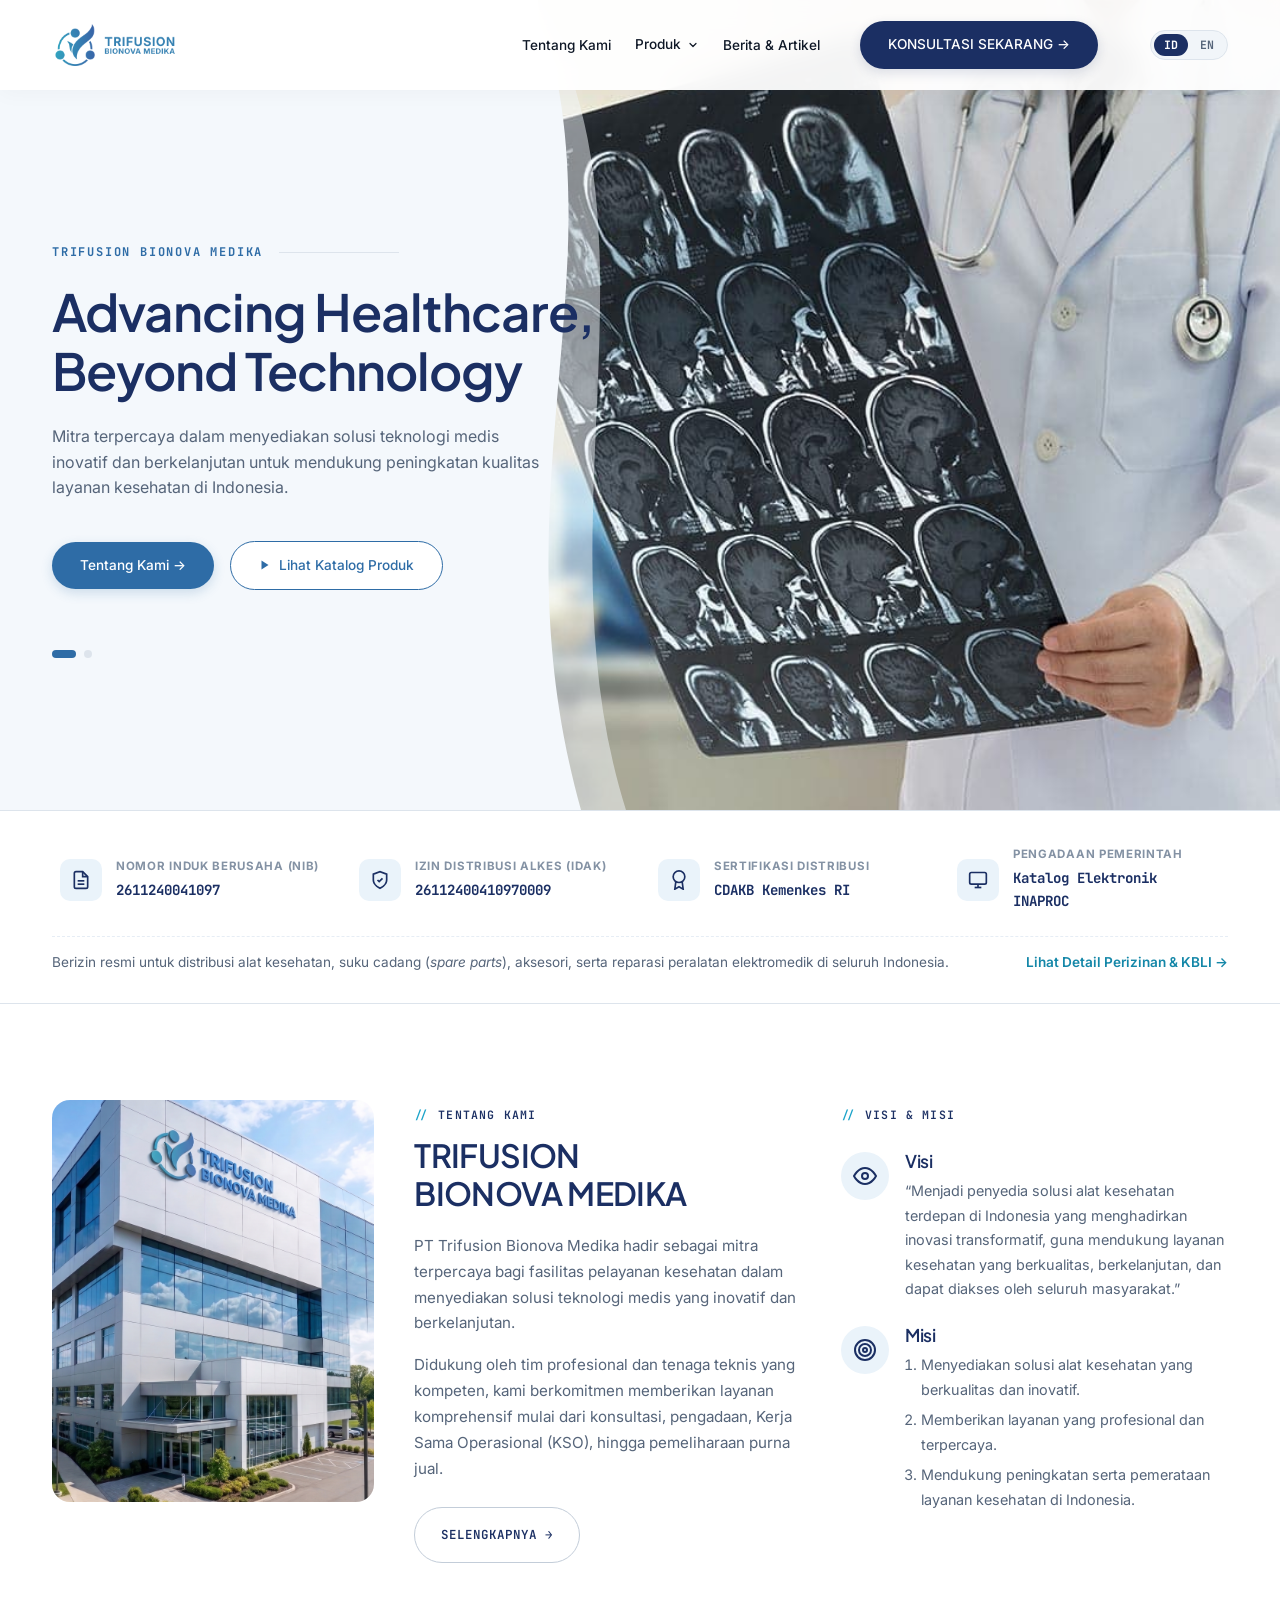
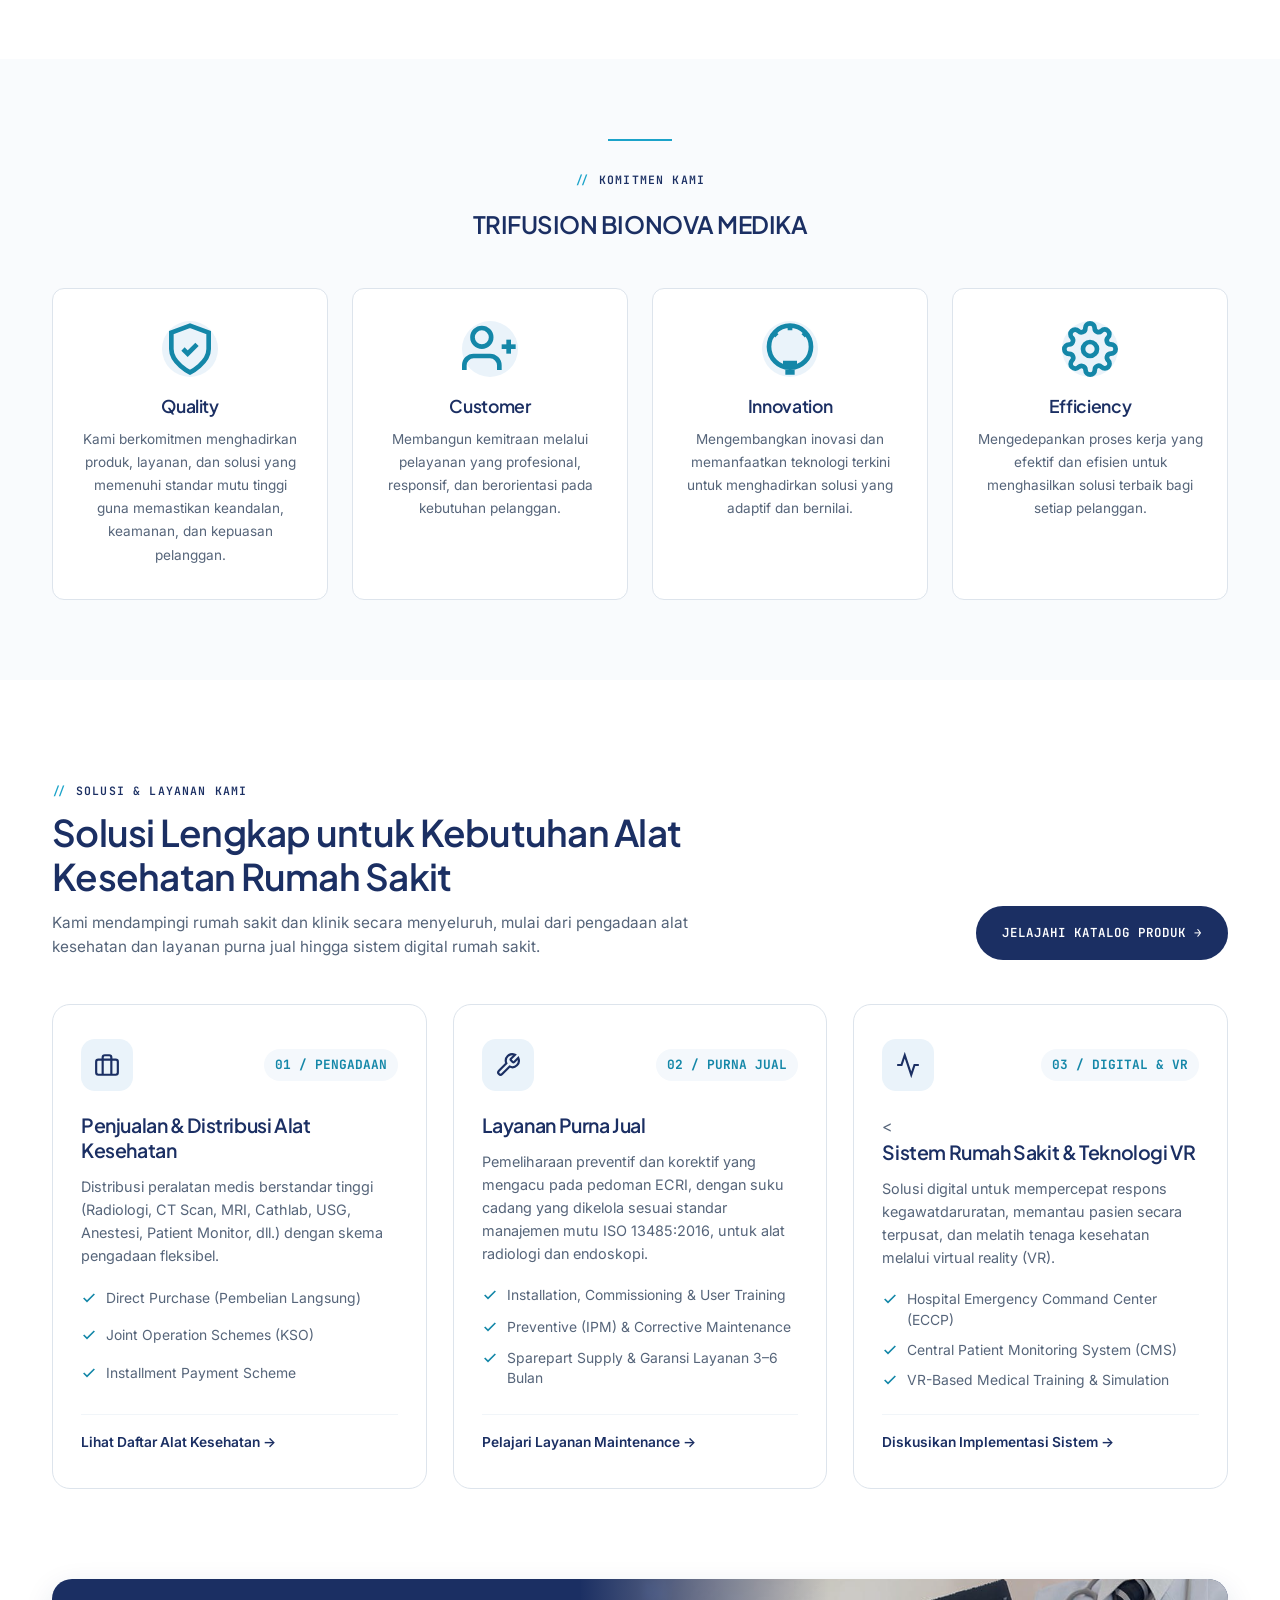
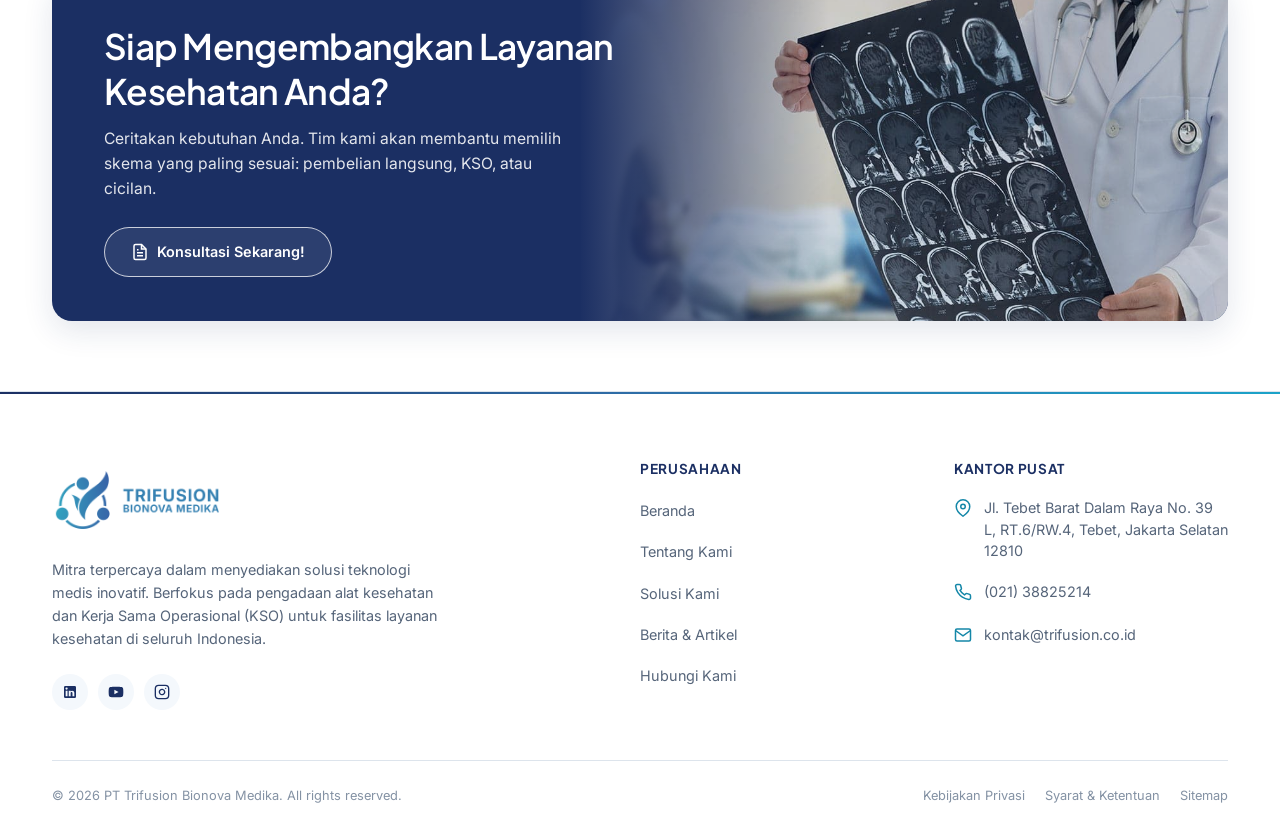
==== commit 49ad3527: "Update setting logo, dan modul In & EN" ====
--- a/index.html
+++ b/index.html
@@ -153,12 +153,8 @@
   <!-- ===== Header ===== -->
   <header class="header">
     <div class="container">
-      <a class="logo" href="index.html" aria-label="Trifusion Bionova Medika — beranda">
-        <span class="logo__mark"><img src="assets/img/trifusion-icon.png" alt="Logo Trifusion Bionova Medika"></span>
-        <span class="logo__text">
-          <span class="logo__name">TRIFUSION</span>
-          <span class="logo__sub"><span>BIONOVA</span><span>MEDIKA</span></span>
-        </span>
+      <a href="index.html" aria-label="Trifusion Bionova Medika — beranda" style="display: inline-flex; align-items: center;">
+      <img src="assets/img/trifusion_new_logo.png" alt="Trifusion Bionova Medika" class="header-logo-img">
       </a>
 
       <nav class="nav" aria-label="Navigasi utama">
@@ -449,12 +445,8 @@
     <div class="container">
       <div style="display: grid; grid-template-columns: repeat(auto-fit, minmax(220px, 1fr)); gap: 40px; margin-bottom: 50px;">
         <div style="grid-column: 1 / -1; max-width: 400px;">
-          <a class="logo" href="index.html" style="margin-bottom: 20px; display: inline-flex;">
-            <span class="logo__mark"><img src="assets/img/trifusion-icon.png" alt="Trifusion Bionova Medika logo"></span>
-            <span class="logo__text" style="justify-content: center; display: flex; flex-direction: column;">
-              <span class="logo__name" style="color: var(--color-primary); font-size: 1.1rem; font-weight: 700; line-height: 1.1;">TRIFUSION</span>
-              <span class="logo__sub" style="color: var(--color-accent-600); font-size: 0.55rem; font-weight: 600; letter-spacing: 2px;">BIONOVA<br>MEDIKA</span>
-            </span>
+          <a href="index.html" style="display: inline-block; margin-top: -24px; margin-bottom: -12px; margin-left: -20px;">
+          <img src="assets/img/trifusion_new_logo.png" alt="Trifusion Bionova Medika" style="width: 220px; height: auto; display: block;">
           </a>
           <p style="font-size: 0.9rem; line-height: 1.6; color: var(--color-text); margin-bottom: 24px;" data-i18n="footer.desc">
             Mitra terpercaya dalam menyediakan solusi teknologi medis inovatif. Berfokus pada pengadaan alat kesehatan dan Kerja Sama Operasional (KSO) untuk fasilitas layanan kesehatan di seluruh Indonesia.
--- a/css/style.css
+++ b/css/style.css
@@ -1732,4 +1732,18 @@
   .kso-banner__content h2 {
     font-size: 1.6rem;
   }
+}
+
+.header-logo-img {
+  width: 175px;
+  height: auto;
+  display: block;
+  margin: -18px 0 -18px -14px;
+}
+
+@media (max-width: 600px) {
+  .header-logo-img {
+    width: 145px;
+    margin: -14px 0 -14px -10px;
+  }
 }
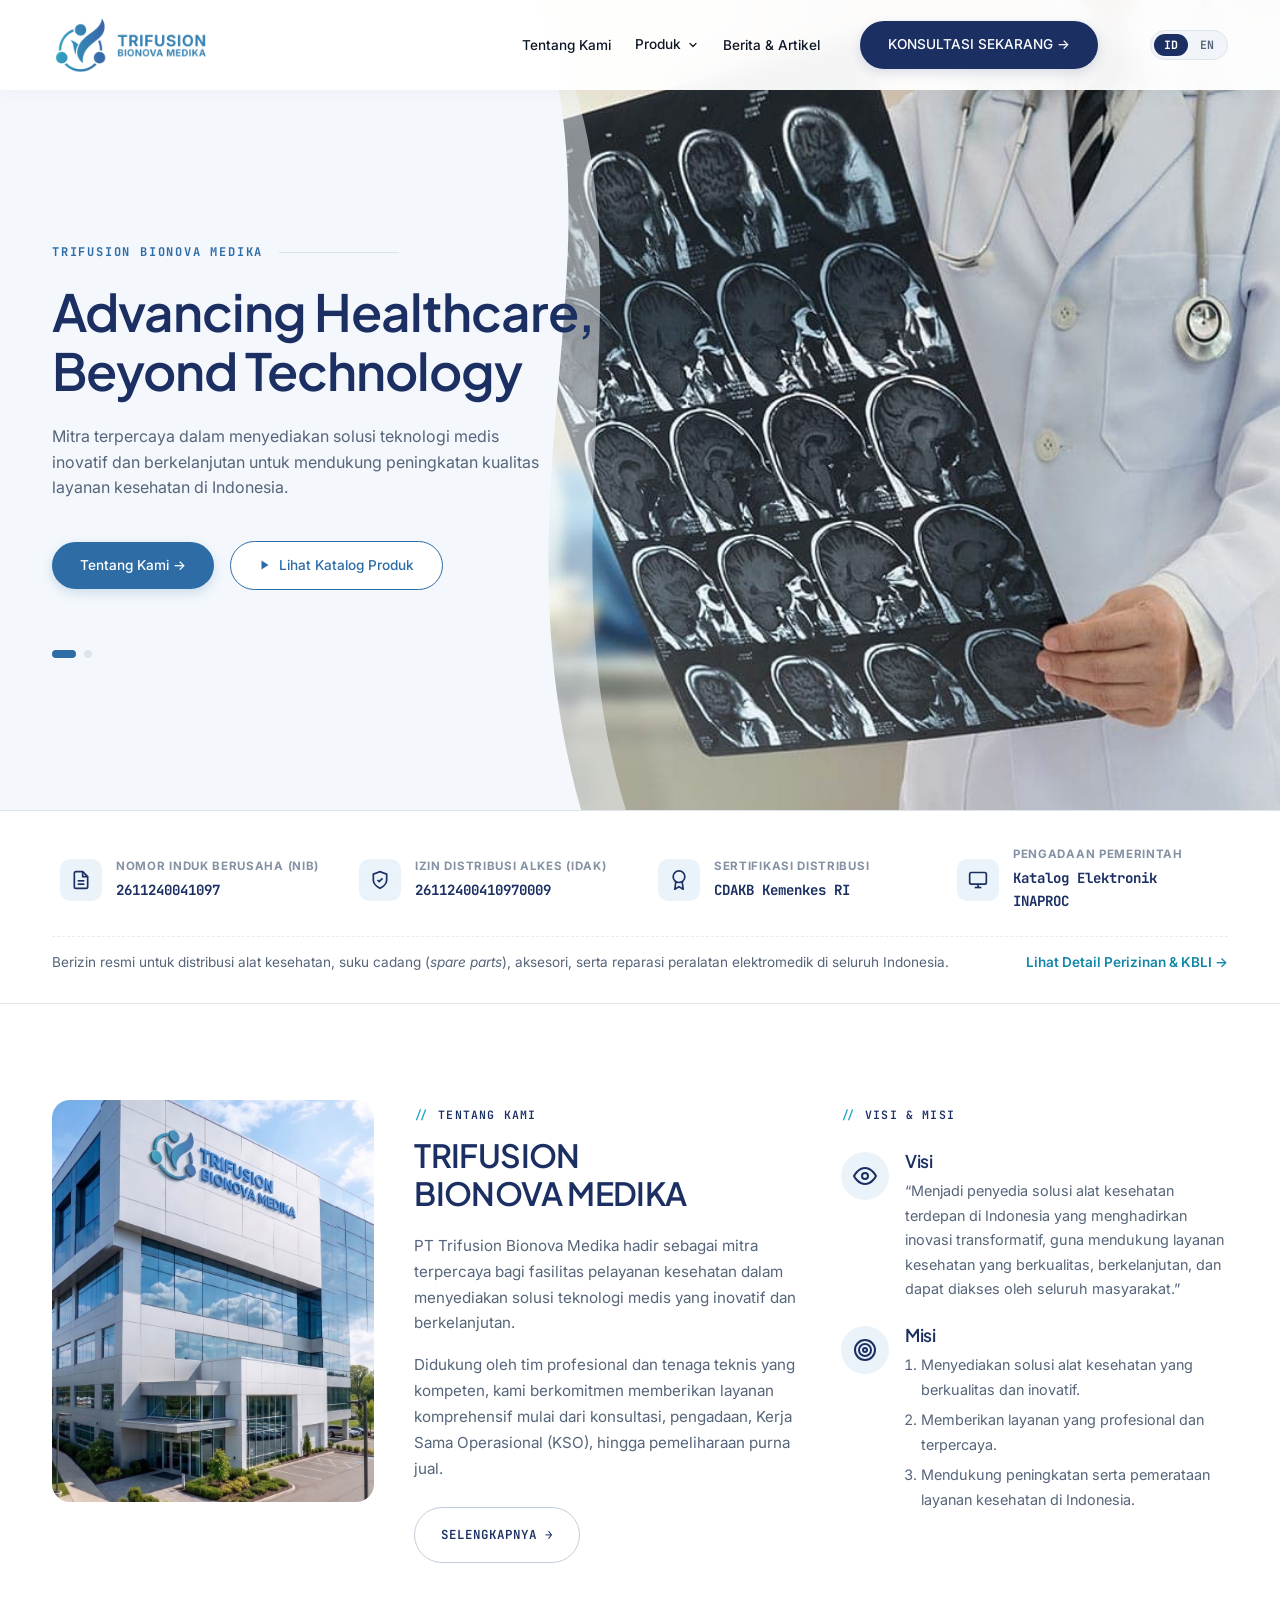
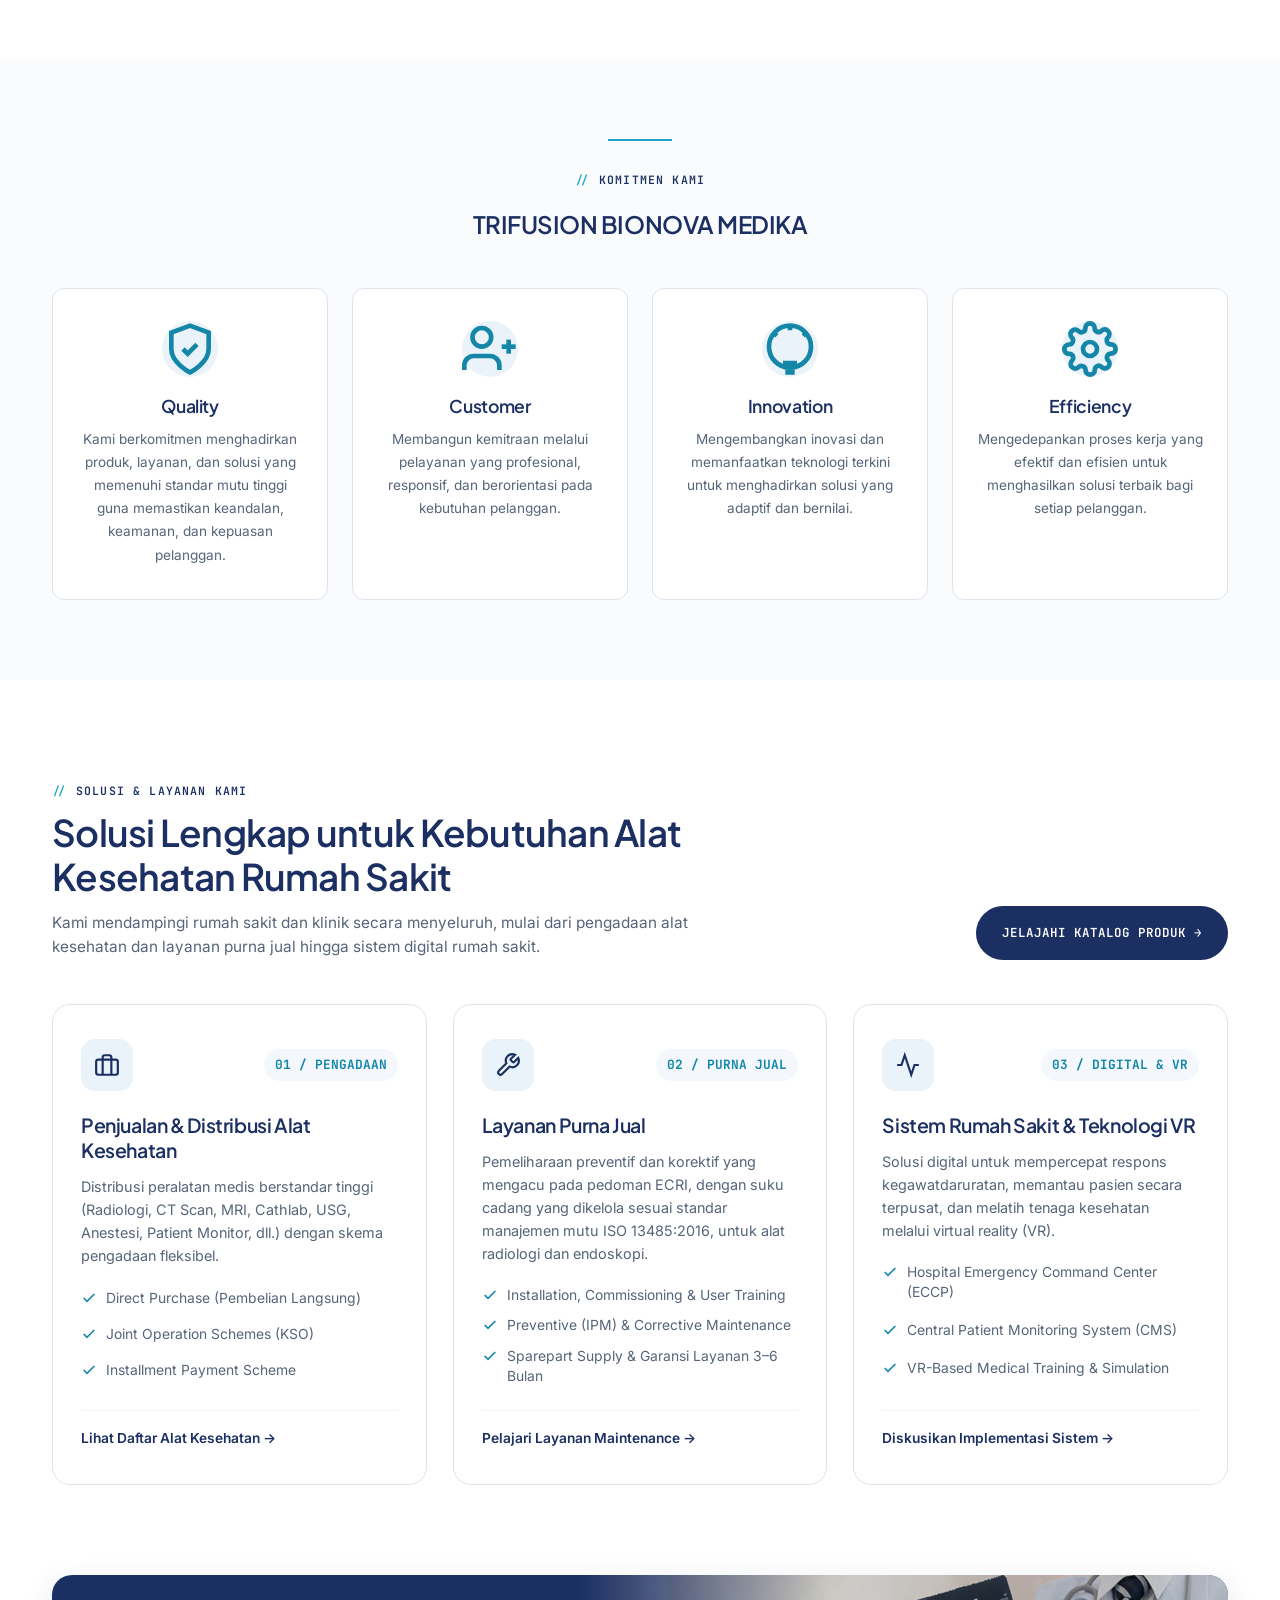
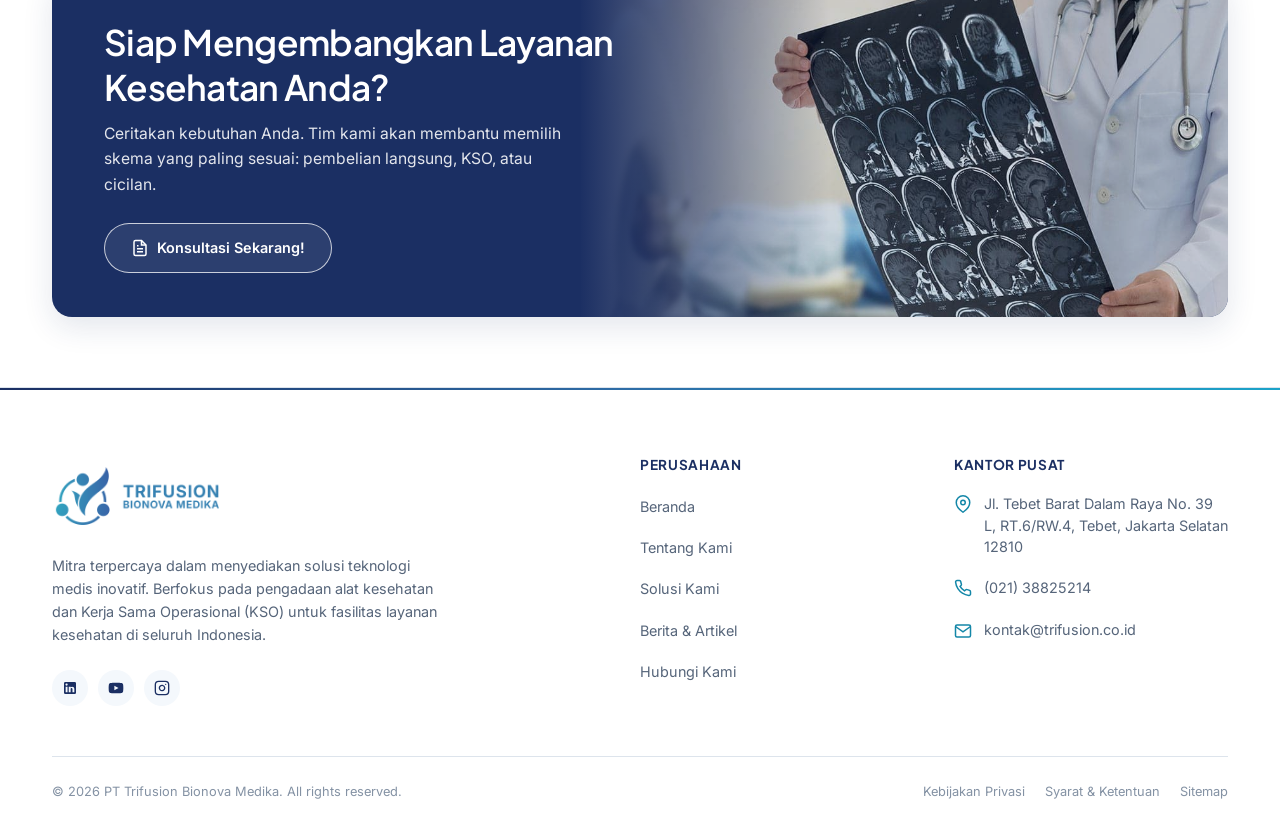
==== commit 5984ffea: "Update perubahan page karir" ====
--- a/index.html
+++ b/index.html
@@ -409,7 +409,7 @@
               </div>
               <span class="pillar-card__num" data-i18n="idx.pil.3.num">03 / DIGITAL &amp; VR</span>
             </div>
-            <<h3 data-i18n="idx.pil.3.title">Sistem Rumah Sakit &amp; Teknologi VR</h3>
+            <h3 data-i18n="idx.pil.3.title">Sistem Rumah Sakit &amp; Teknologi VR</h3>
             <p data-i18n="idx.pil.3.desc">Ekosistem digital untuk mempercepat respons kegawatdaruratan, pemantauan pasien terpusat, serta pelatihan klinis berbasis Virtual Reality.</p>
             <ul class="pillar-list">
               <li><svg viewBox="0 0 24 24" fill="none" stroke="currentColor" stroke-width="2.5"><polyline points="20 6 9 17 4 12"/></svg><span data-i18n="idx.pil.3.l1">Hospital Emergency Command Center (ECCP)</span></li>
--- a/css/style.css
+++ b/css/style.css
@@ -1735,15 +1735,15 @@
 }
 
 .header-logo-img {
-  width: 175px;
+  width: 220px;
   height: auto;
   display: block;
-  margin: -18px 0 -18px -14px;
+  margin: -24px 0 -24px -18px;
 }
 
 @media (max-width: 600px) {
   .header-logo-img {
     width: 145px;
-    margin: -14px 0 -14px -10px;
+    margin: -18px 0 -18px -12px;
   }
 }
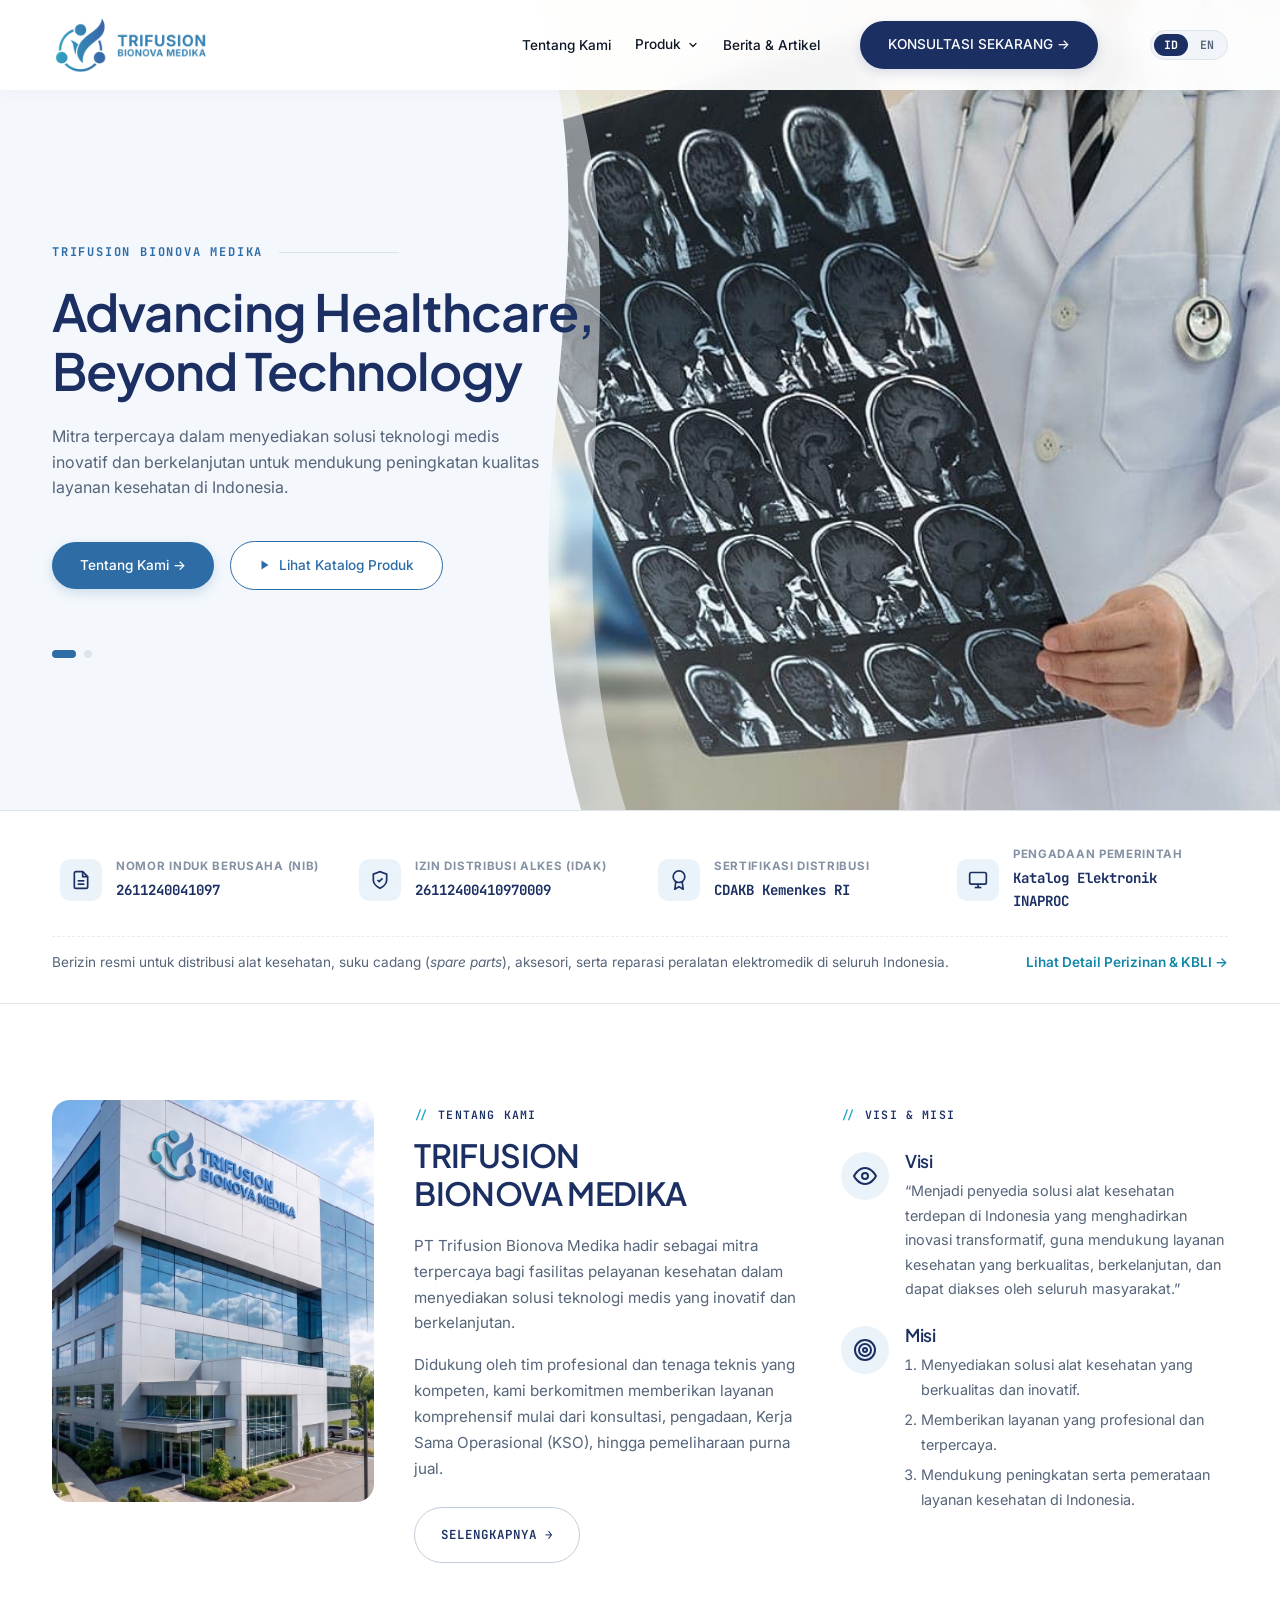
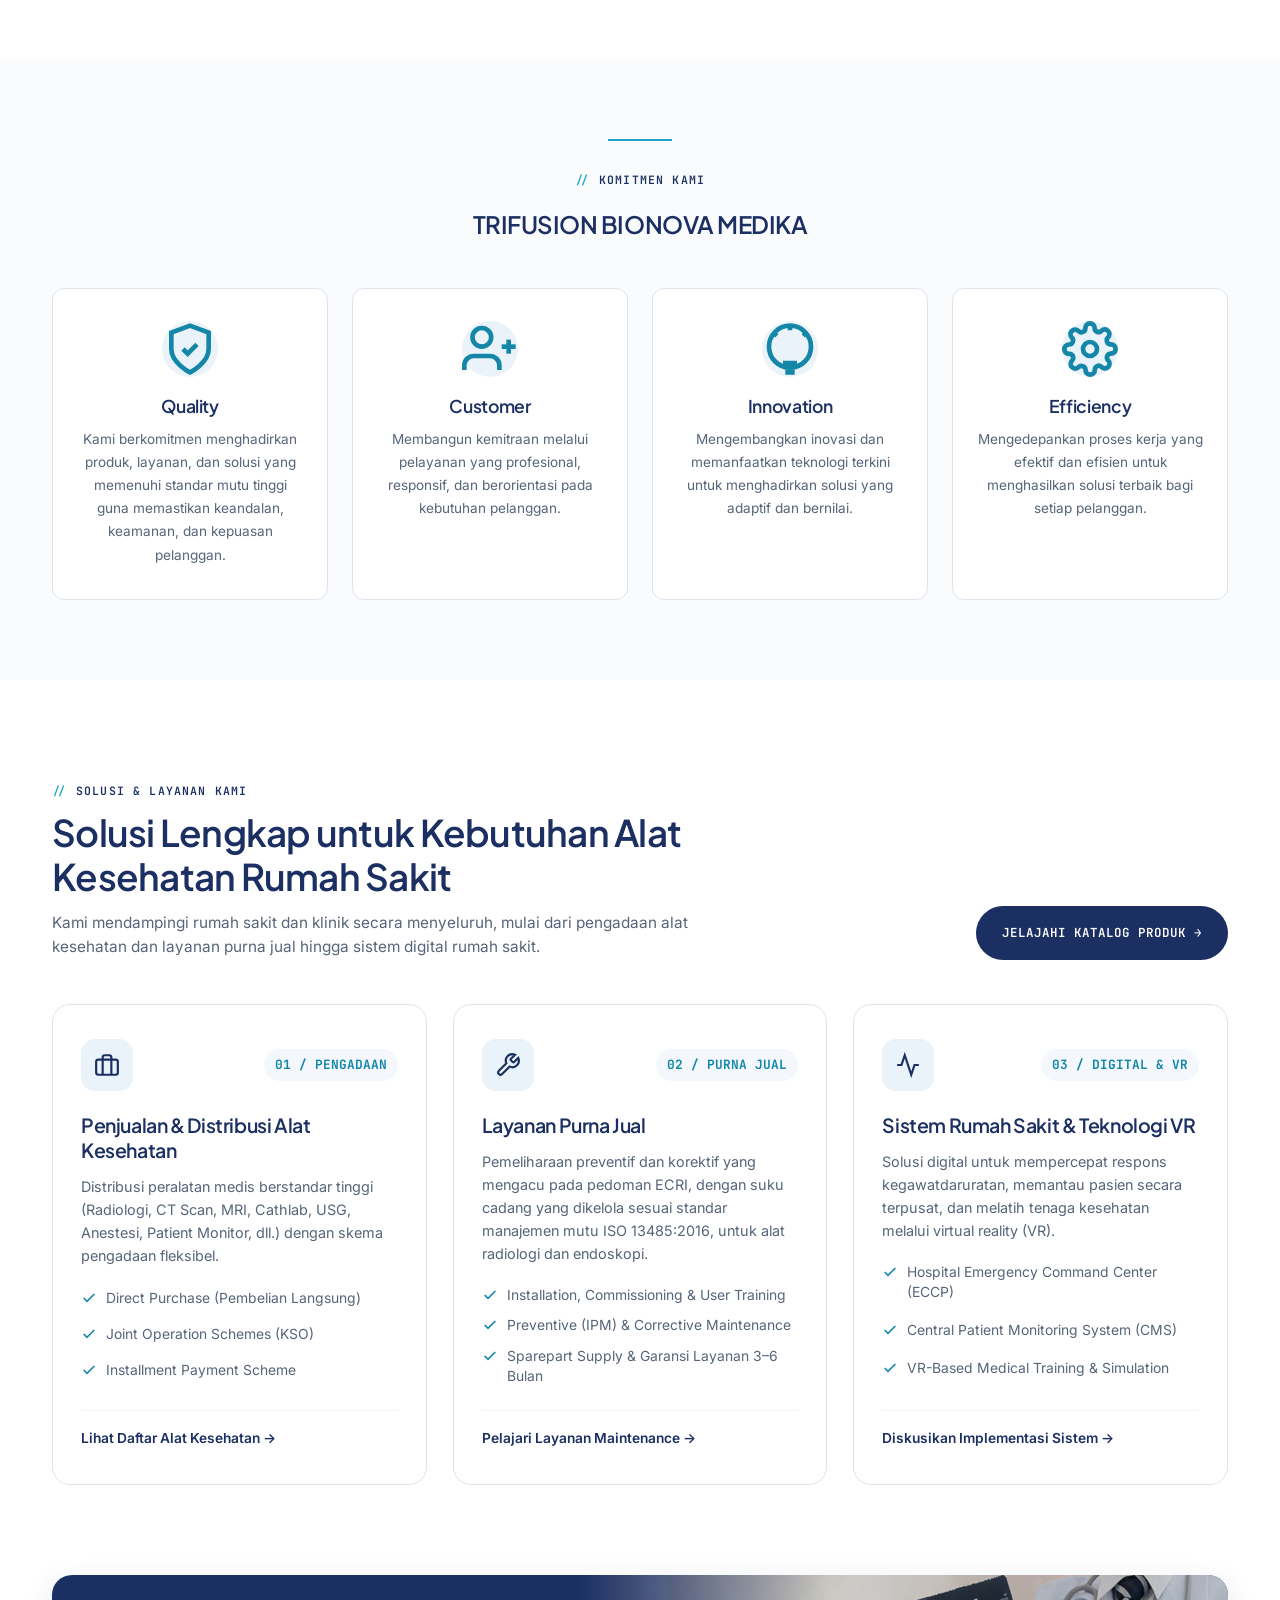
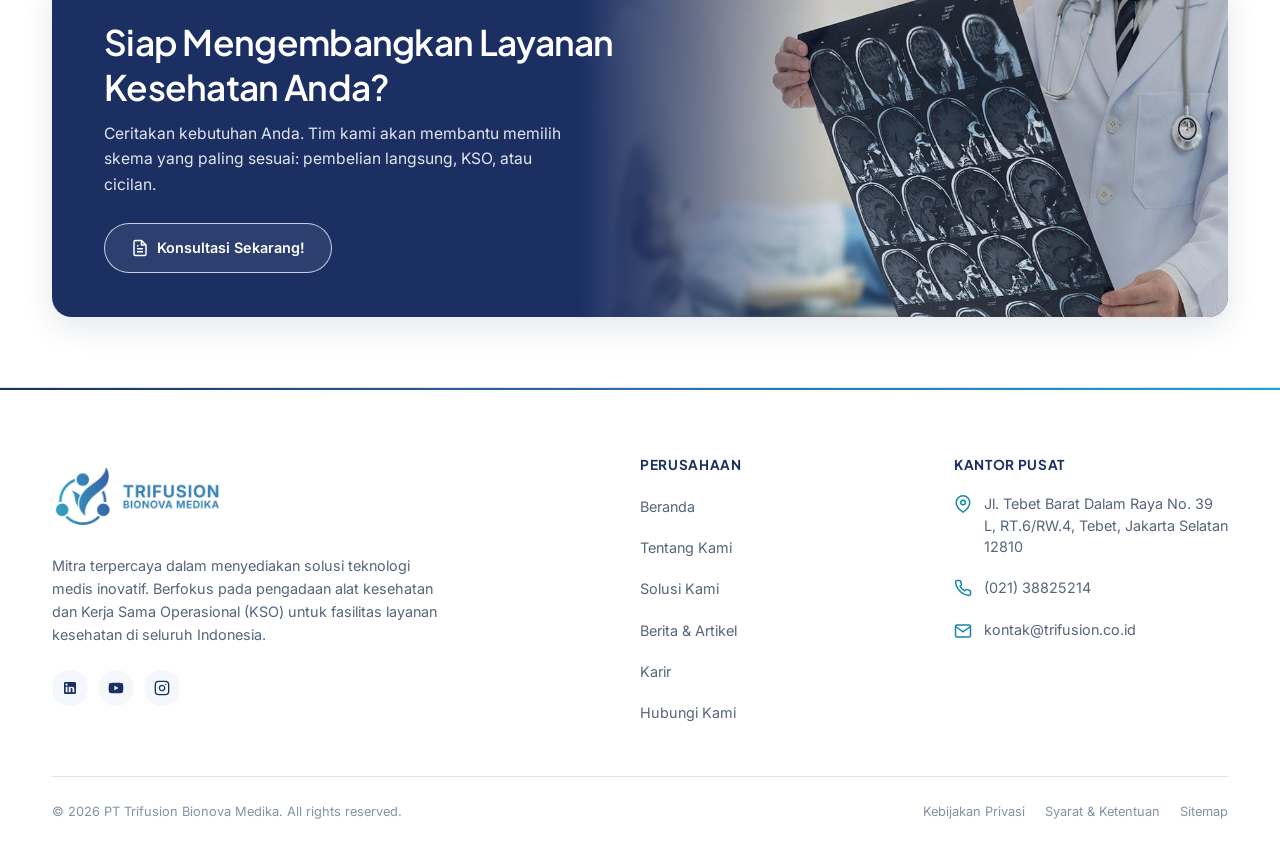
==== commit 6a9c0a3b: "Update Navigasi Footer" ====
--- a/index.html
+++ b/index.html
@@ -465,6 +465,7 @@
             <li><a href="about.html" style="font-size: 0.9rem; color: var(--color-text); text-decoration: none; transition: color 0.2s;" data-i18n="nav.about">Tentang Kami</a></li>
             <li><a href="products.html" style="font-size: 0.9rem; color: var(--color-text); text-decoration: none; transition: color 0.2s;" data-i18n="footer.solutions">Solusi Kami</a></li>
             <li><a href="articles.html" style="font-size: 0.9rem; color: var(--color-text); text-decoration: none; transition: color 0.2s;" data-i18n="nav.articles">Berita &amp; Artikel</a></li>
+            <li><a href="career.html" style="font-size: 0.9rem; color: var(--color-text); text-decoration: none; transition: color 0.2s;" data-i18n="nav.career">Karir</a></li>
             <li><a href="contact.html" style="font-size: 0.9rem; color: var(--color-text); text-decoration: none; transition: color 0.2s;" data-i18n="footer.contact">Hubungi Kami</a></li>
           </ul>
         </div>
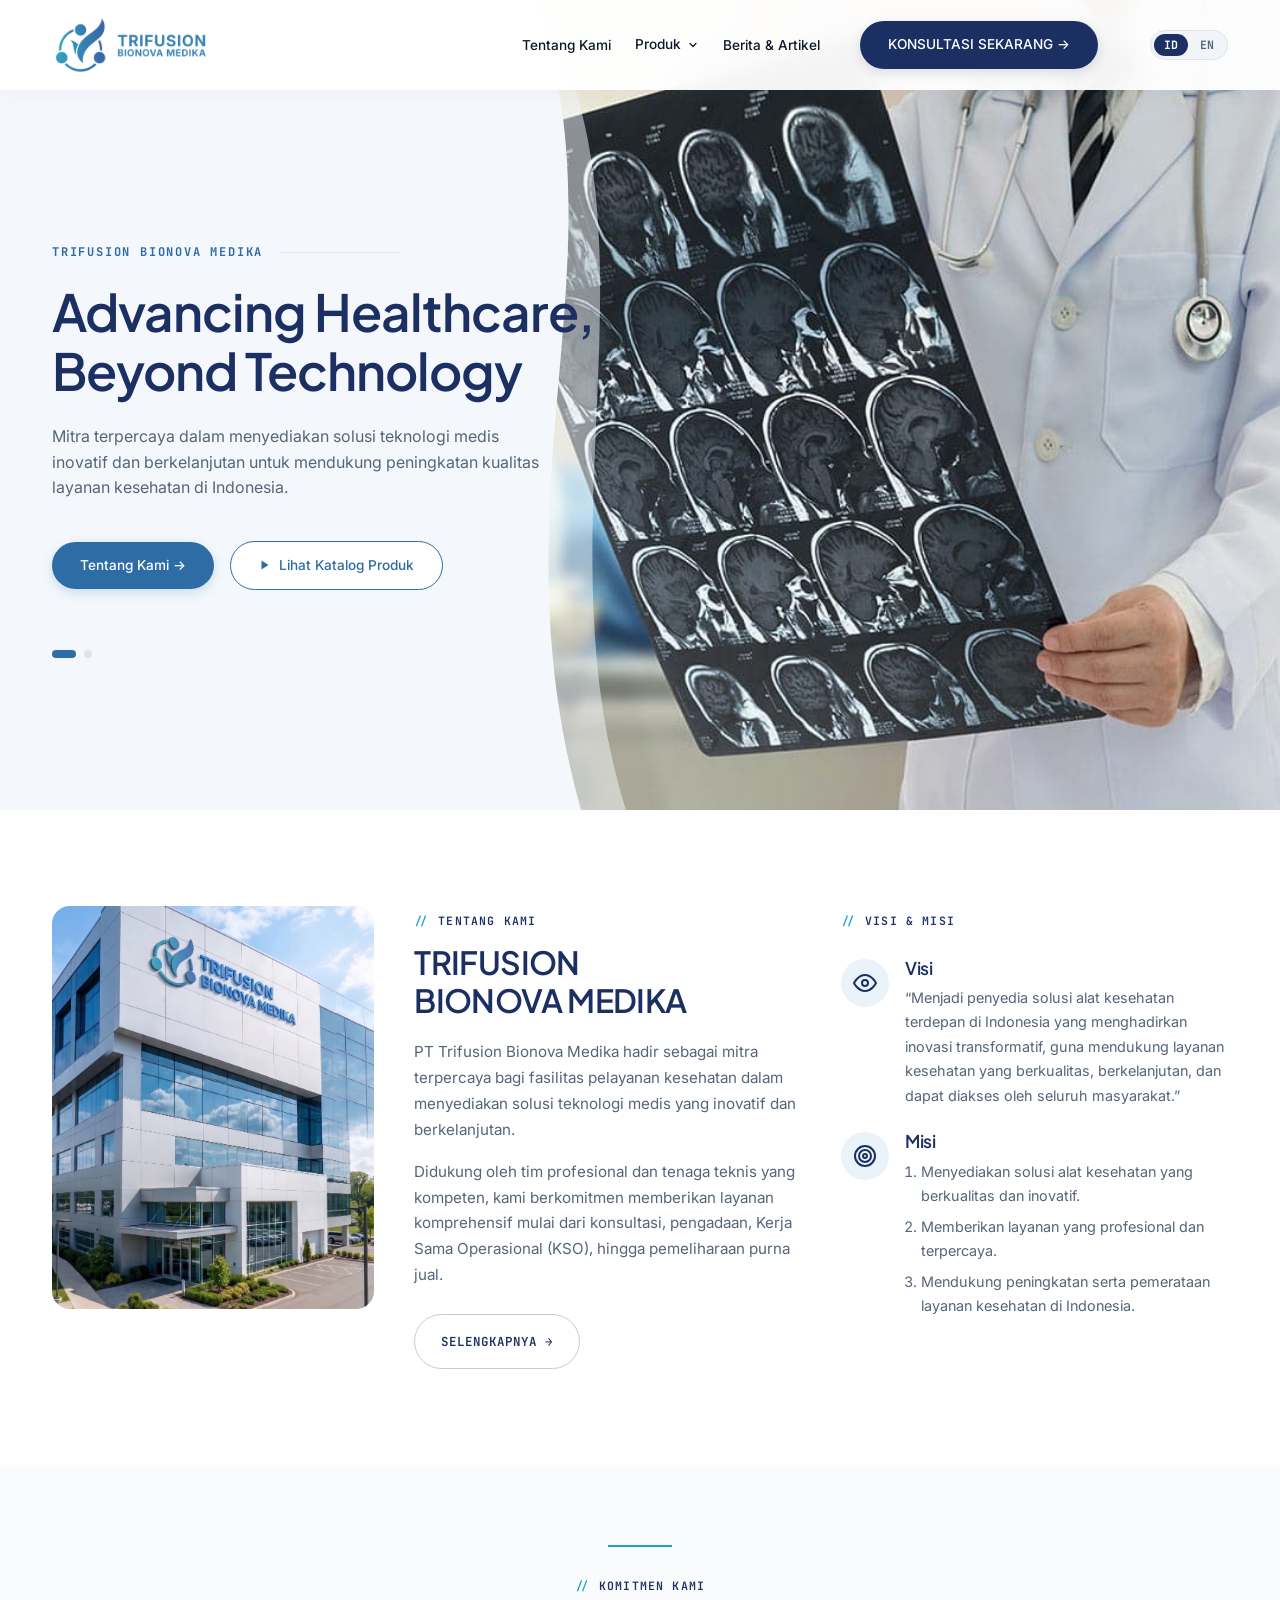
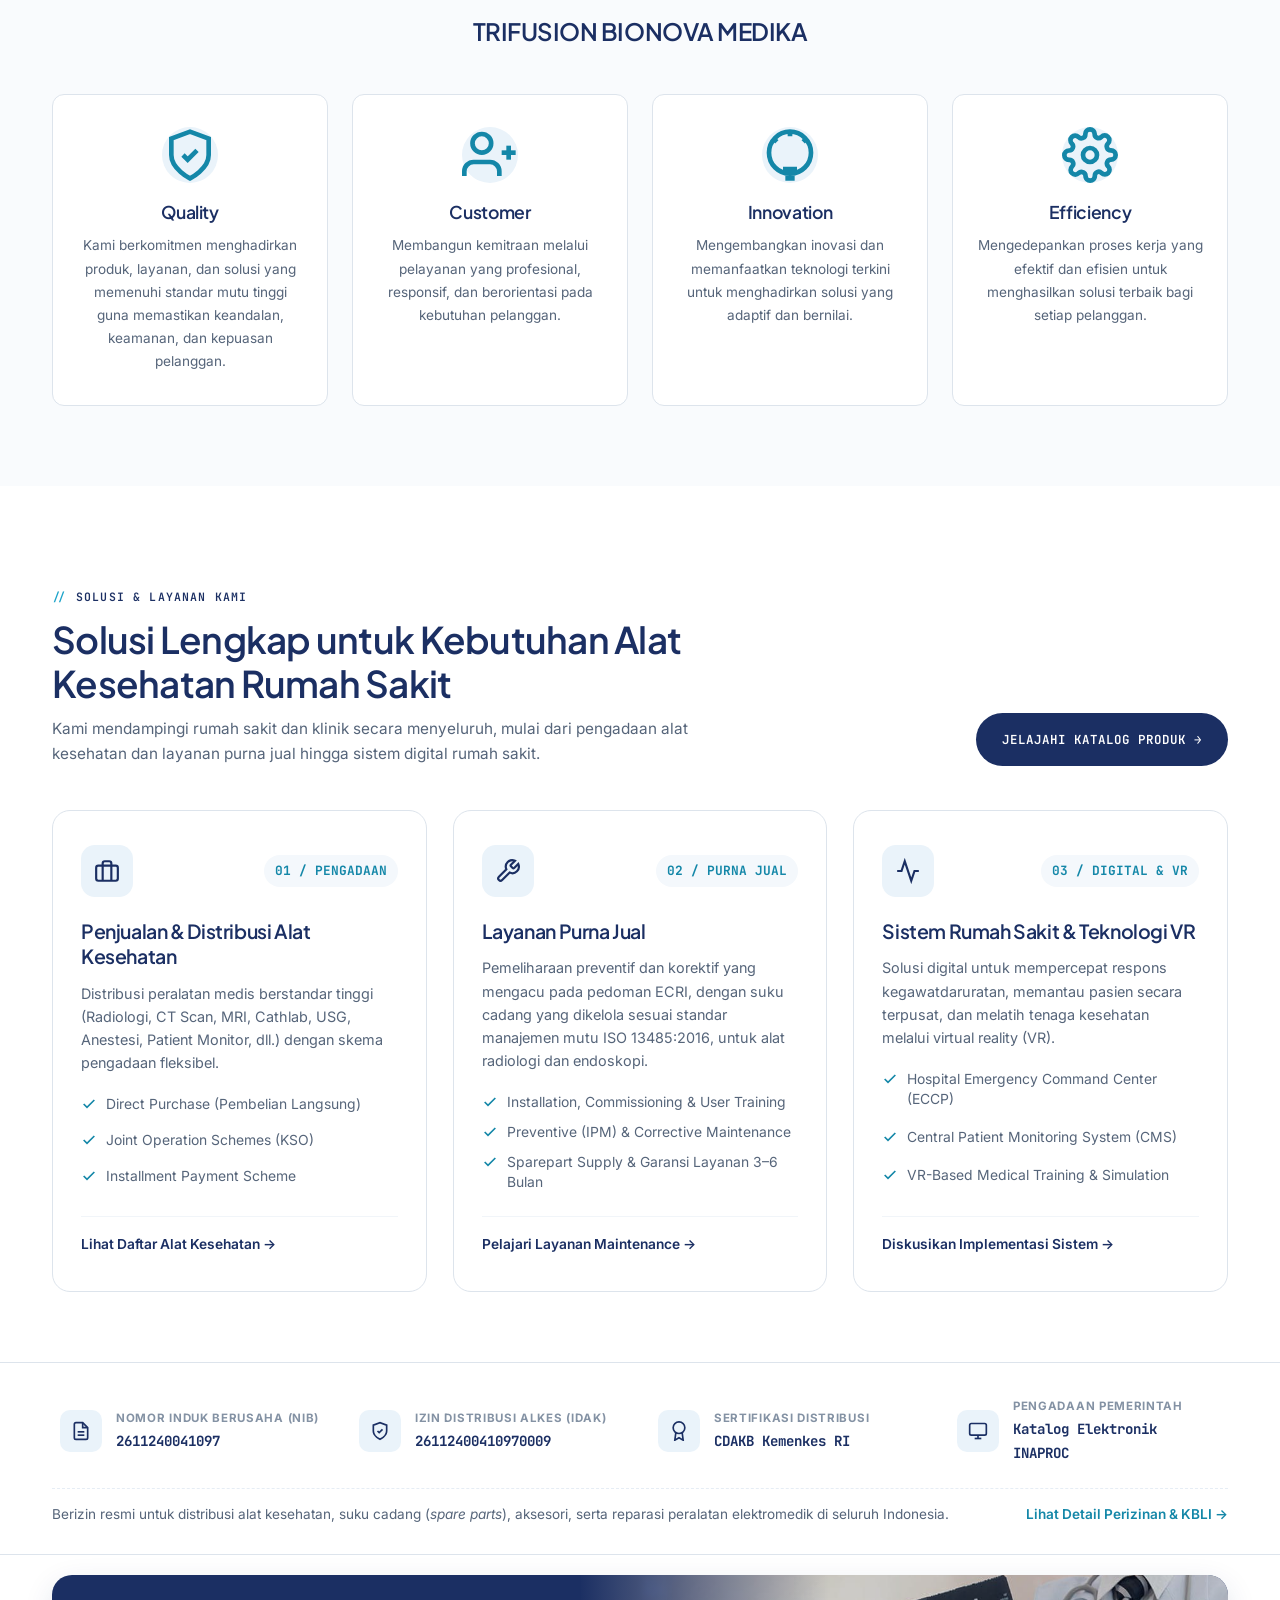
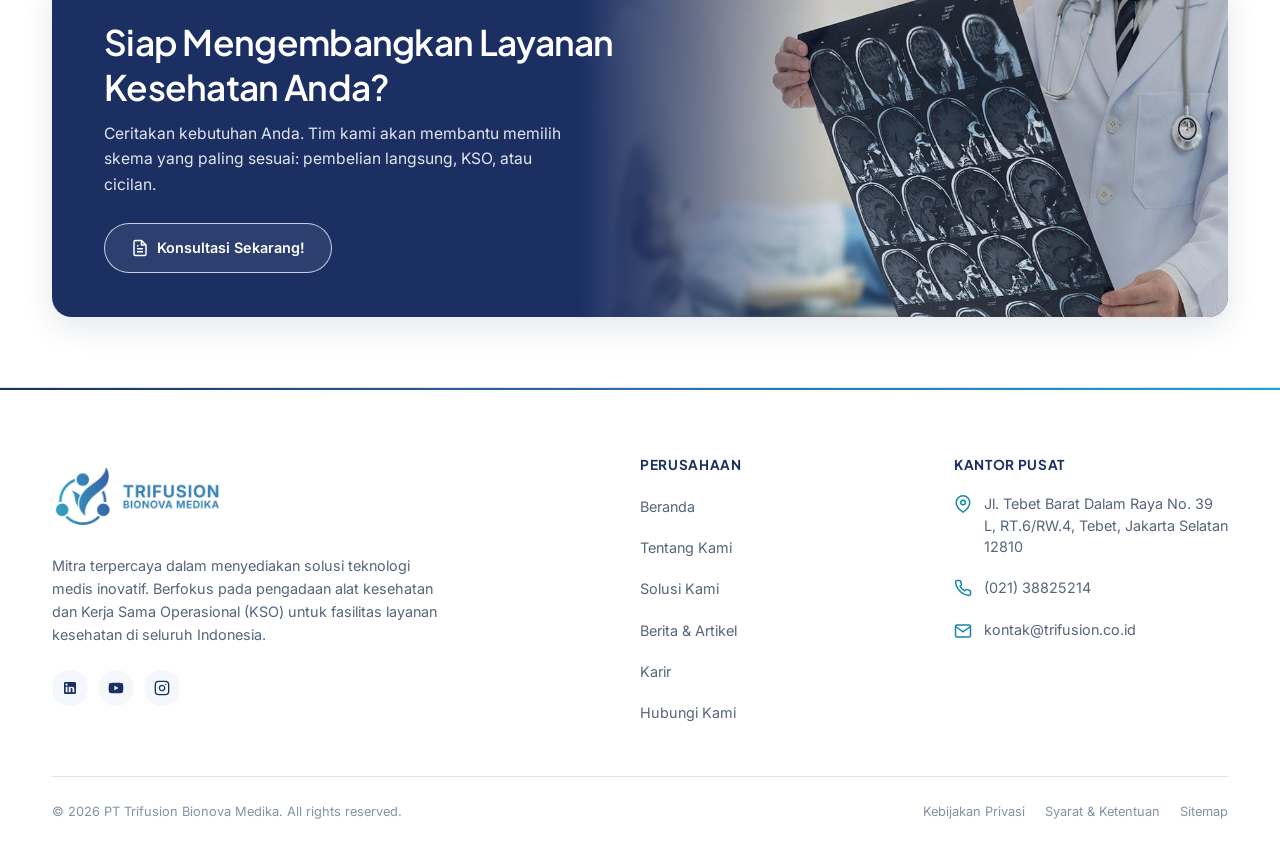
==== commit d2698b80: "Update terbaru CSS" ====
--- a/index.html
+++ b/index.html
@@ -199,7 +199,7 @@
             Mitra terpercaya dalam menyediakan solusi teknologi medis inovatif dan berkelanjutan untuk mendukung peningkatan kualitas layanan kesehatan di Indonesia.
           </p>
           <div class="hero-custom__actions">
-            <a class="btn-hero btn-hero--solid" href="about.html" data-i18n="idx.hero.btnAbout">Tentang Kami &rarr;</a>
+            <a class="btn-hero btn-hero--solid" href="contact.html" data-i18n="idx.hero.btnAbout">Konsultasi Sekarang &rarr;</a>
             <a class="btn-hero btn-hero--outline" href="products.html">
               <svg viewBox="0 0 24 24" fill="currentColor"><polygon points="5 3 19 12 5 21 5 3"></polygon></svg>
               <span data-i18n="idx.hero.btnCatalog">Lihat Katalog Produk</span>
@@ -214,59 +214,7 @@
       </div>
     </section>
 
-    <!-- ===== 2. Legalitas & Perizinan Resmi ===== -->
-    <section class="legal-strip" aria-label="Perizinan dan Legalitas Resmi">
-      <div class="container">
-        <div class="legal-strip__inner" data-reveal>
-          <div class="legal-item">
-            <div class="legal-item__icon">
-              <svg viewBox="0 0 24 24" fill="none" stroke="currentColor" stroke-width="2"><path d="M14 2H6a2 2 0 0 0-2 2v16a2 2 0 0 0 2 2h12a2 2 0 0 0 2-2V8z"/><polyline points="14 2 14 8 20 8"/><line x1="16" y1="13" x2="8" y2="13"/><line x1="16" y1="17" x2="8" y2="17"/></svg>
-            </div>
-            <div>
-              <span class="legal-item__label" data-i18n="idx.legal.nib">Nomor Induk Berusaha (NIB)</span>
-              <span class="legal-item__value">2611240041097</span>
-            </div>
-          </div>
-
-          <div class="legal-item">
-            <div class="legal-item__icon">
-              <svg viewBox="0 0 24 24" fill="none" stroke="currentColor" stroke-width="2"><path d="M12 22s8-4 8-10V5l-8-3-8 3v7c0 6 8 10 8 10z"/><polyline points="9 12 11 14 15 10"/></svg>
-            </div>
-            <div>
-              <span class="legal-item__label" data-i18n="idx.legal.idak">Izin Distribusi Alkes (IDAK)</span>
-              <span class="legal-item__value">26112400410970009</span>
-            </div>
-          </div>
-
-          <div class="legal-item">
-            <div class="legal-item__icon">
-              <svg viewBox="0 0 24 24" fill="none" stroke="currentColor" stroke-width="2"><circle cx="12" cy="8" r="7"/><polyline points="8.21 13.89 7 23 12 20 17 23 15.79 13.88"/></svg>
-            </div>
-            <div>
-              <span class="legal-item__label" data-i18n="idx.legal.cdakb">Sertifikasi Distribusi</span>
-              <span class="legal-item__value" data-i18n="idx.legal.cdakbVal">CDAKB Kemenkes RI</span>
-            </div>
-          </div>
-
-          <div class="legal-item">
-            <div class="legal-item__icon">
-              <svg viewBox="0 0 24 24" fill="none" stroke="currentColor" stroke-width="2"><rect x="2" y="3" width="20" height="14" rx="2" ry="2"/><line x1="8" y1="21" x2="16" y2="21"/><line x1="12" y1="17" x2="12" y2="21"/></svg>
-            </div>
-            <div>
-              <span class="legal-item__label" data-i18n="idx.legal.gov">Pengadaan Pemerintah</span>
-              <span class="legal-item__value" data-i18n="idx.legal.govVal">Katalog Elektronik INAPROC</span>
-            </div>
-          </div>
-        </div>
-
-        <div class="legal-strip__foot">
-          <span data-i18n="idx.legal.note">Berizin resmi untuk distribusi alat kesehatan, suku cadang (<em>spare parts</em>), aksesori, serta reparasi peralatan elektromedik di seluruh Indonesia.</span>
-          <a href="about.html#legality" data-i18n="idx.legal.link">Lihat Detail Perizinan &amp; KBLI &rarr;</a>
-        </div>
-      </div>
-    </section>
-
-    <!-- ===== 3. Tentang Kami, Visi & Misi ===== -->
+    <!-- ===== 2. Tentang Kami, Visi & Misi ===== -->
     <section class="about-vismis">
       <div class="container about-vismis__grid">
         <div class="av-media" data-reveal>
@@ -311,7 +259,7 @@
       </div>
     </section>
 
-    <!-- ===== 4. Komitmen Kami ===== -->
+    <!-- ===== 3. Komitmen Kami ===== -->
     <section id="komitmen" class="komitmen">
       <div class="container">
         <div class="section-head" data-reveal>
@@ -355,7 +303,7 @@
       </div>
     </section>
 
-    <!-- ===== 5. 3 Pilar Layanan Utama ===== -->
+    <!-- ===== 4. 3 Pilar Layanan Utama ===== -->
     <section class="pillars-sec" id="layanan">
       <div class="container">
         <div class="pillars-head" data-reveal>
@@ -418,6 +366,59 @@
             </ul>
             <a class="pillar-card__link" href="contact.html" data-i18n="idx.pil.3.link">Diskusikan Implementasi Sistem &rarr;</a>
           </div>
+        </div>
+      </div>
+    </section>
+
+
+    <!-- ===== 5                                                                                                                                                                                                                                                                                                                                                                                                                                                                                     . Legalitas & Perizinan Resmi ===== -->
+    <section class="legal-strip" aria-label="Perizinan dan Legalitas Resmi">
+      <div class="container">
+        <div class="legal-strip__inner" data-reveal>
+          <div class="legal-item">
+            <div class="legal-item__icon">
+              <svg viewBox="0 0 24 24" fill="none" stroke="currentColor" stroke-width="2"><path d="M14 2H6a2 2 0 0 0-2 2v16a2 2 0 0 0 2 2h12a2 2 0 0 0 2-2V8z"/><polyline points="14 2 14 8 20 8"/><line x1="16" y1="13" x2="8" y2="13"/><line x1="16" y1="17" x2="8" y2="17"/></svg>
+            </div>
+            <div>
+              <span class="legal-item__label" data-i18n="idx.legal.nib">Nomor Induk Berusaha (NIB)</span>
+              <span class="legal-item__value">2611240041097</span>
+            </div>
+          </div>
+
+          <div class="legal-item">
+            <div class="legal-item__icon">
+              <svg viewBox="0 0 24 24" fill="none" stroke="currentColor" stroke-width="2"><path d="M12 22s8-4 8-10V5l-8-3-8 3v7c0 6 8 10 8 10z"/><polyline points="9 12 11 14 15 10"/></svg>
+            </div>
+            <div>
+              <span class="legal-item__label" data-i18n="idx.legal.idak">Izin Distribusi Alkes (IDAK)</span>
+              <span class="legal-item__value">26112400410970009</span>
+            </div>
+          </div>
+
+          <div class="legal-item">
+            <div class="legal-item__icon">
+              <svg viewBox="0 0 24 24" fill="none" stroke="currentColor" stroke-width="2"><circle cx="12" cy="8" r="7"/><polyline points="8.21 13.89 7 23 12 20 17 23 15.79 13.88"/></svg>
+            </div>
+            <div>
+              <span class="legal-item__label" data-i18n="idx.legal.cdakb">Sertifikasi Distribusi</span>
+              <span class="legal-item__value" data-i18n="idx.legal.cdakbVal">CDAKB Kemenkes RI</span>
+            </div>
+          </div>
+
+          <div class="legal-item">
+            <div class="legal-item__icon">
+              <svg viewBox="0 0 24 24" fill="none" stroke="currentColor" stroke-width="2"><rect x="2" y="3" width="20" height="14" rx="2" ry="2"/><line x1="8" y1="21" x2="16" y2="21"/><line x1="12" y1="17" x2="12" y2="21"/></svg>
+            </div>
+            <div>
+              <span class="legal-item__label" data-i18n="idx.legal.gov">Pengadaan Pemerintah</span>
+              <span class="legal-item__value" data-i18n="idx.legal.govVal">Katalog Elektronik INAPROC</span>
+            </div>
+          </div>
+        </div>
+
+        <div class="legal-strip__foot">
+          <span data-i18n="idx.legal.note">Berizin resmi untuk distribusi alat kesehatan, suku cadang (<em>spare parts</em>), aksesori, serta reparasi peralatan elektromedik di seluruh Indonesia.</span>
+          <a href="about.html#legality" data-i18n="idx.legal.link">Lihat Detail Perizinan &amp; KBLI &rarr;</a>
         </div>
       </div>
     </section>
--- a/css/style.css
+++ b/css/style.css
@@ -1743,7 +1743,74 @@
 
 @media (max-width: 600px) {
   .header-logo-img {
-    width: 145px;
-    margin: -18px 0 -18px -12px;
+    width: 205px;
+    margin: -22px 0 -22px -16px;
+  }
+}
+
+@media (max-width: 960px) {
+  .nav {
+    padding: 90px 28px 36px !important;
+    gap: 0 !important;
+  }
+  .nav__list {
+    gap: 4px !important;
+    margin-bottom: 24px !important;
+  }
+  .nav__list .nav__link {
+    padding: 16px 0 !important;
+    font-size: 1.05rem;
+  }
+  .nav .btn--konsultasi {
+    margin-top: 8px !important;
+    margin-bottom: 24px !important;
+    width: 100%;
+    justify-content: center;
+    padding: 14px 20px !important;
+  }
+  .nav .lang-switch,
+  .nav [data-lang-switch] {
+    margin-top: 8px !important;
+    align-self: flex-start;
+  }
+}
+
+@media (max-width: 960px) {
+  /* Reset lebar & posisi mega menu agar pas di dalam drawer */
+  .mega-menu,
+  .nav__mega {
+    position: static !important;
+    width: 100% !important;
+    min-width: 0 !important;
+    max-width: 100% !important;
+    transform: none !important;
+    box-shadow: none !important;
+    padding: 8px 0 !important;
+    overflow: hidden !important;
+  }
+
+  /* Paksa grid/flex di dalamnya jadi 1 kolom */
+  .mega-menu__inner,
+  .mega-menu__grid,
+  .nav__mega > div {
+    display: flex !important;
+    flex-direction: column !important;
+    grid-template-columns: 1fr !important;
+    width: 100% !important;
+  }
+
+  /* Sembunyikan panel preview produk di kanan agar tidak sempit & terpotong */
+  .mega-menu__panel,
+  .mega-menu__right,
+  .mega-menu__products {
+    display: none !important;
+  }
+
+  /* Lebarkan tombol kategori jadi 100% */
+  .mega-menu__cats,
+  .mega-menu__left {
+    width: 100% !important;
+    border-right: none !important;
+    padding: 0 !important;
   }
 }
--- a/css/responsive.css
+++ b/css/responsive.css
@@ -190,3 +190,107 @@
   .footer-bottom { flex-direction: column; align-items: flex-start; }
   .footer-bottom > span:last-child { flex-wrap: wrap; gap: 8px 20px !important; }
 }
+
+@media (max-width: 960px) {
+  .nav {
+    padding: 90px 28px 36px !important;
+    gap: 0 !important;
+  }
+  .nav__list {
+    gap: 4px !important;
+    margin-bottom: 24px !important;
+  }
+  .nav__list .nav__link {
+    padding: 16px 0 !important;
+    font-size: 1.05rem;
+  }
+  .nav .btn--konsultasi {
+    margin-top: 8px !important;
+    margin-bottom: 24px !important;
+    width: 100%;
+    justify-content: center;
+    padding: 14px 20px !important;
+  }
+  .nav .lang-switch,
+  .nav [data-lang-switch] {
+    margin-top: 8px !important;
+    align-self: flex-start;
+  }
+}
+
+/* =============================================================
+   FINAL FIX: Mobile Logo, Drawer Spacing & Mega Menu (≤ 900px)
+   ============================================================= */
+@media (max-width: 900px) {
+  /* 1. Perbaiki jarak & scroll drawer menu mobile */
+  .nav {
+    padding: calc(var(--header-h) + 20px) 28px 36px !important;
+    gap: 0 !important;
+    overflow-y: auto !important;
+  }
+  .nav__list {
+    gap: 4px !important;
+    margin-bottom: 24px !important;
+  }
+  .nav__list .nav__link {
+    padding: 16px 0 !important;
+    font-size: 1rem !important;
+    height: auto !important; /* Mencegah kotak menu aktif melar ke bawah */
+  }
+  .nav .btn--konsultasi,
+  .nav__cta {
+    margin-top: 8px !important;
+    margin-bottom: 24px !important;
+    width: 100% !important;
+    justify-content: center !important;
+    padding: 14px 20px !important;
+  }
+  .nav .lang-switch,
+  .nav [data-lang-switch] {
+    margin-top: 4px !important;
+    align-self: flex-start !important;
+  }
+
+  /* 2. Rapikan Mega Menu (.mega) jadi 1 kolom kategori saja */
+  .mega {
+    position: static !important;
+    transform: none !important;
+    width: 100% !important;
+    min-width: 0 !important;
+    max-width: 100% !important;
+    display: block !important;
+    border-radius: 12px !important;
+    box-shadow: none !important;
+    margin-top: 8px !important;
+    margin-bottom: 8px !important;
+  }
+  .mega__cats {
+    width: 100% !important;
+    border-right: none !important;
+    border-bottom: none !important;
+    padding: 10px !important;
+    gap: 4px !important;
+  }
+  .mega__cat {
+    padding: 11px 14px !important;
+    font-size: 0.85rem !important;
+  }
+  /* Sembunyikan panel preview produk kanan agar tidak terpotong */
+  .mega__panel {
+    display: none !important;
+  }
+  /* Tampilkan tombol "View Full Catalog" di bawah daftar kategori */
+  .mega__footer {
+    margin-top: 0 !important;
+    padding: 12px 16px !important;
+    background: var(--color-bg-soft);
+  }
+}
+
+@media (max-width: 600px) {
+  /* 3. Samakan ukuran logo header mobile mendekati footer */
+  .header-logo-img {
+    width: 205px !important;
+    margin: -22px 0 -22px -16px !important;
+  }
+}
